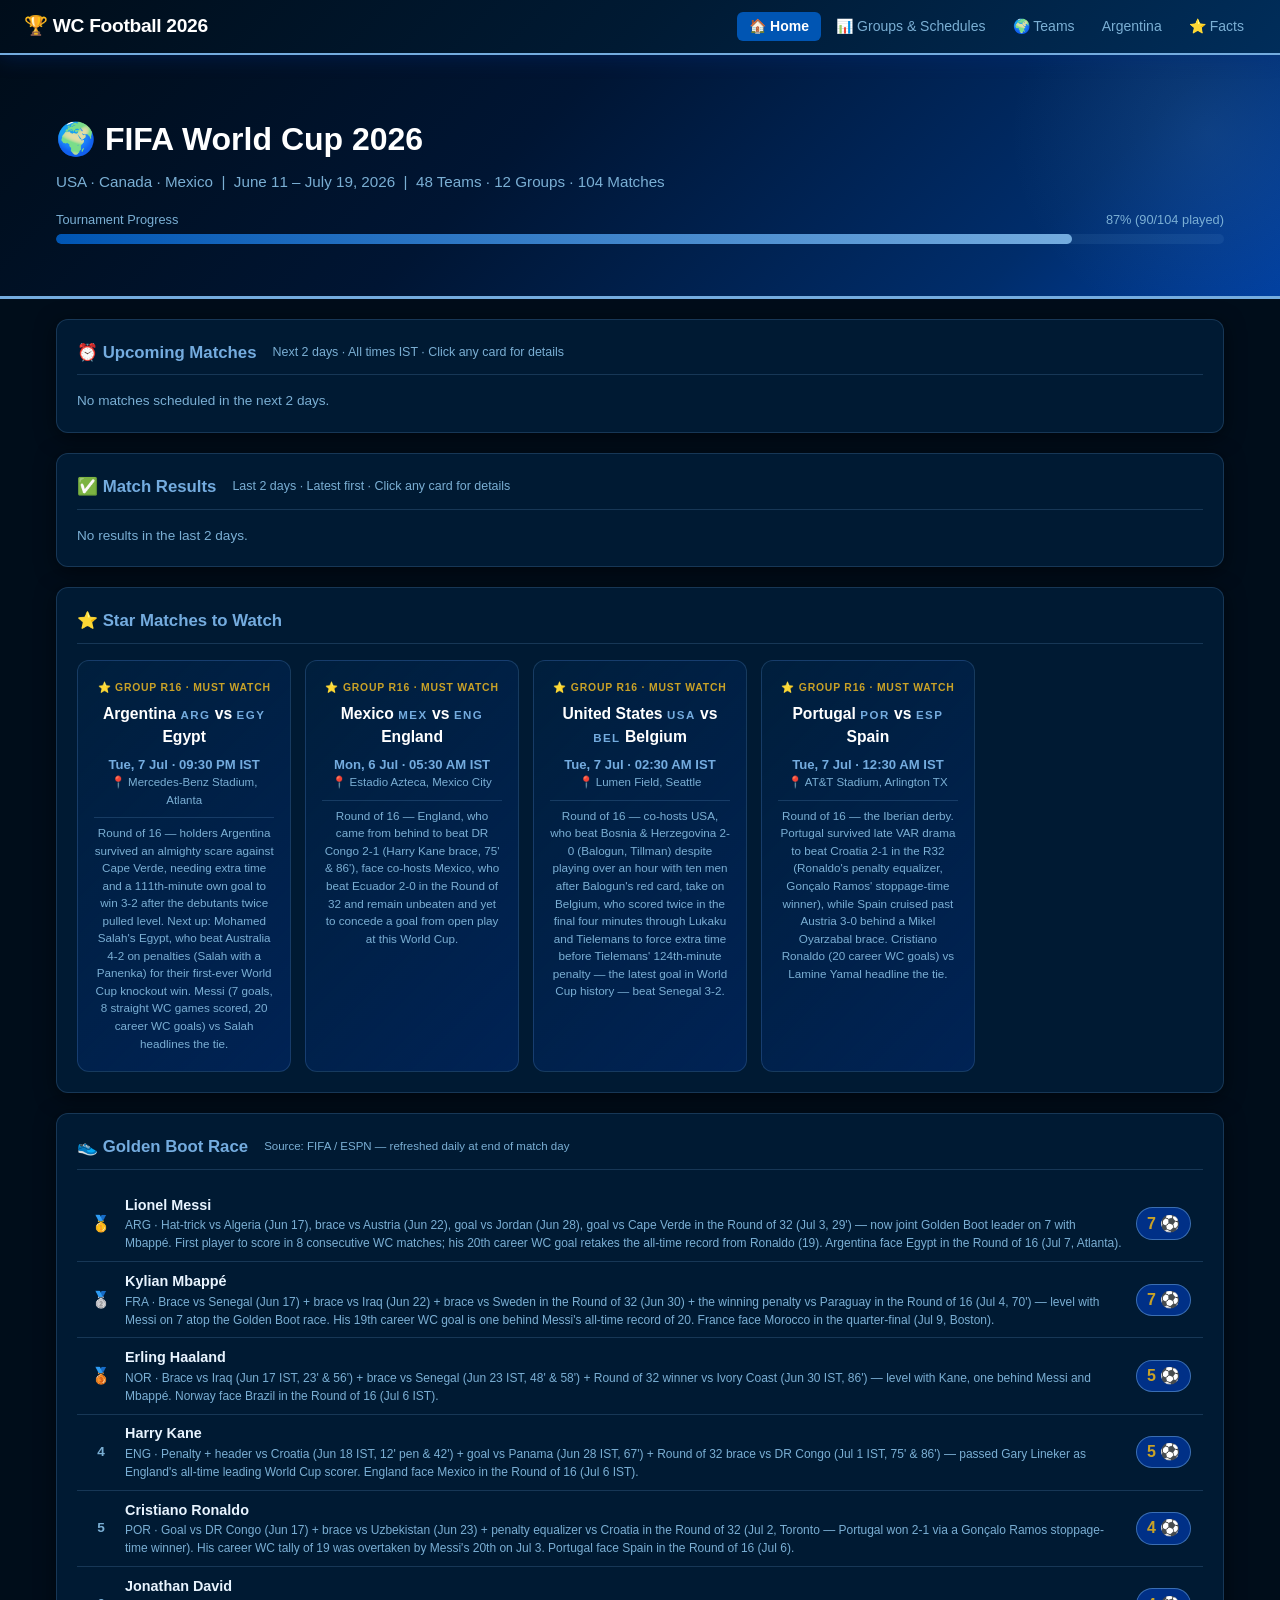
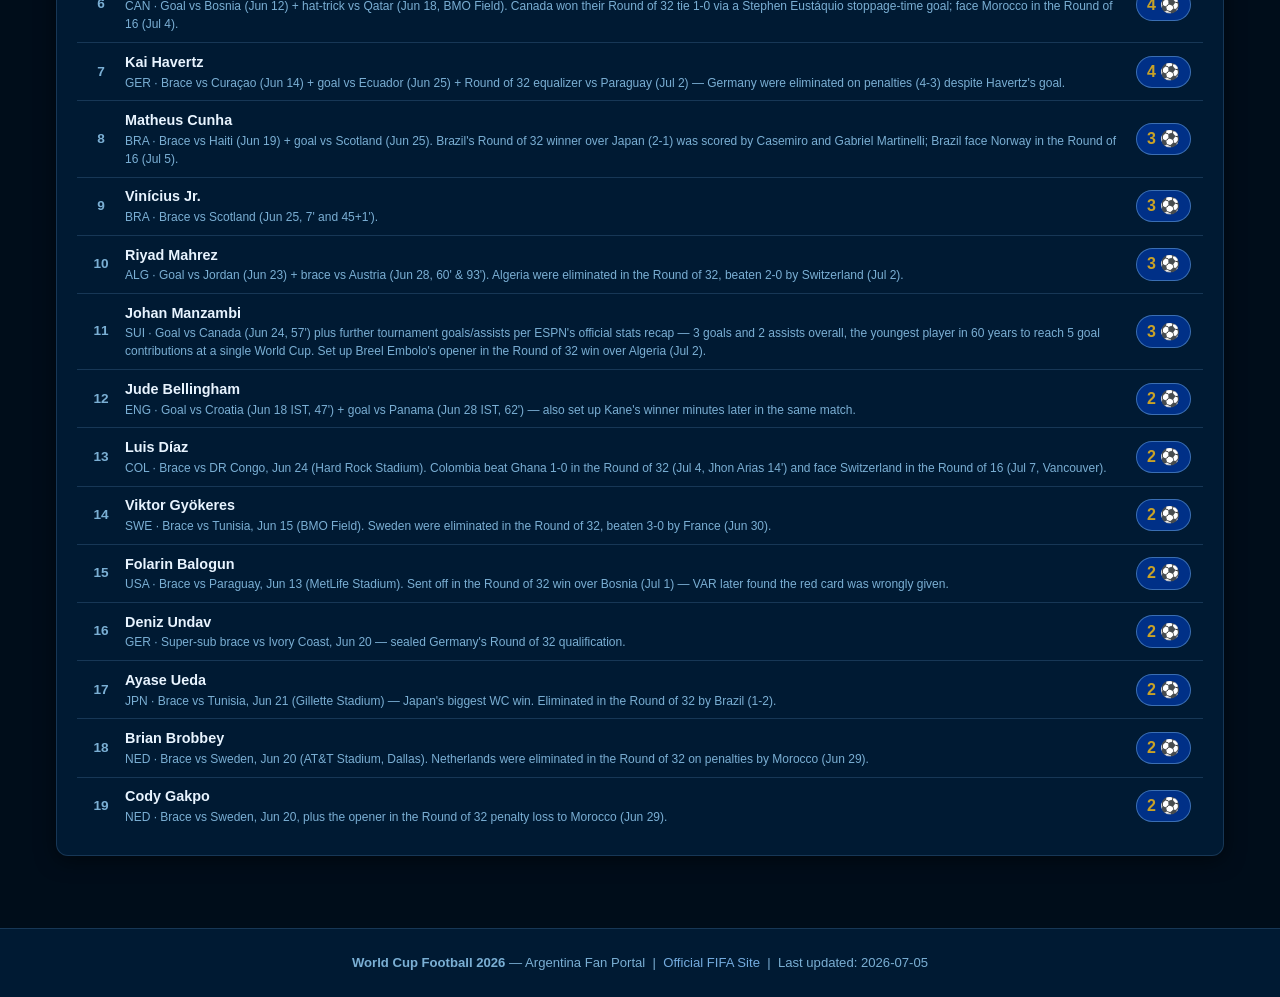
==== index.html @ 29e1f975 "Bump data.js cache version to d0c7408 on all 5 pages" ====
<!DOCTYPE html>
<html lang="en">
<head>
<meta charset="UTF-8">
<meta name="viewport" content="width=device-width, initial-scale=1.0">
<title>WC Football 2026 — Argentina Fan Portal</title>
<link rel="stylesheet" href="css/style.css">
</head>
<body>

<nav class="navbar">
  <a class="navbar-brand" href="index.html">🏆 WC Football 2026</a>
  <ul class="nav-links">
    <li><a href="index.html" class="active">🏠 Home</a></li>
    <li><a href="groups.html">📊 Groups &amp; Schedules</a></li>
    <li><a href="teams.html">🌍 Teams</a></li>
    <li><a href="argentina.html">Argentina</a></li>
    <li><a href="facts.html">⭐ Facts</a></li>
  </ul>
</nav>

<div class="page-hero">
  <div class="container">
    <h1>🌍 FIFA World Cup 2026</h1>
    <p>USA · Canada · Mexico &nbsp;|&nbsp; June 11 – July 19, 2026 &nbsp;|&nbsp; 48 Teams · 12 Groups · 104 Matches</p>
    <div style="margin-top:1rem;">
      <div style="display:flex;align-items:center;justify-content:space-between;margin-bottom:.3rem;font-size:.8rem;color:var(--text-muted);">
        <span>Tournament Progress</span><span id="progress-pct"></span>
      </div>
      <div class="progress-bar-wrap"><div class="progress-bar-fill" id="progress-bar"></div></div>
    </div>
  </div>
</div>

<div class="container">

  <!-- UPCOMING MATCHES v2 -->
  <div class="card">
    <div class="card-title">⏰ Upcoming Matches <span style="font-size:.78rem;color:var(--text-muted);font-weight:400;margin-left:.5rem;">Next 2 days · All times IST · Click any card for details</span></div>
    <div id="upcoming-matches"></div>
  </div>

  <!-- MATCH RESULTS -->
  <div class="card">
    <div class="card-title">✅ Match Results <span style="font-size:.78rem;color:var(--text-muted);font-weight:400;margin-left:.5rem;">Last 2 days · Latest first · Click any card for details</span></div>
    <div id="results-matches"></div>
  </div>

  <!-- STAR MATCHES -->
  <div class="card">
    <div class="card-title">⭐ Star Matches to Watch</div>
    <div class="grid-3" id="star-matches"></div>
  </div>

  <!-- TOP SCORERS LIST -->
  <div class="card">
    <div class="card-title">👟 Golden Boot Race
      <span style="font-size:.72rem;color:var(--text-muted);font-weight:400;margin-left:.5rem;">Source: FIFA / ESPN — refreshed daily at end of match day</span>
    </div>
    <ul class="scorer-list" id="top-scorers"></ul>
  </div>

</div>

<footer>
  <strong>World Cup Football 2026</strong> — Argentina Fan Portal &nbsp;|&nbsp;
  <a href="https://www.fifa.com" target="_blank">Official FIFA Site</a> &nbsp;|&nbsp;
  Last updated: <span id="last-updated"></span>
</footer>

<script src="js/data.js?v=d0c7408"></script>
<script>
const IST_TZ = 'Asia/Kolkata';
function fmtIST(utcStr) {
  return new Date(utcStr+'Z').toLocaleTimeString('en-IN',{hour:'2-digit',minute:'2-digit',hour12:true,timeZone:IST_TZ}).toUpperCase()+' IST';
}
function fmtDate(utcStr) {
  return new Date(utcStr+'Z').toLocaleDateString('en-IN',{weekday:'short',day:'numeric',month:'short',timeZone:IST_TZ});
}
function istDateStr(utcStr) {
  // Add IST offset to get IST timestamp, then use UTC getters (avoids local-TZ double conversion)
  const ms = new Date(utcStr+'Z').getTime() + 330*60000;
  const d = new Date(ms);
  return d.getUTCFullYear()+'-'+String(d.getUTCMonth()+1).padStart(2,'0')+'-'+String(d.getUTCDate()).padStart(2,'0');
}
function todayIstStr() {
  const ms = Date.now() + 330*60000;
  const d = new Date(ms);
  return d.getUTCFullYear()+'-'+String(d.getUTCMonth()+1).padStart(2,'0')+'-'+String(d.getUTCDate()).padStart(2,'0');
}
function addDaysStr(dateStr, n) {
  const d = new Date(dateStr+'T00:00:00Z');
  d.setUTCDate(d.getUTCDate()+n);
  return d.getUTCFullYear()+'-'+String(d.getUTCMonth()+1).padStart(2,'0')+'-'+String(d.getUTCDate()).padStart(2,'0');
}
function gc(id) { return WC2026.countries[id] || {name:id, flag:'🏳️'}; }
function sortTeams(teams) { return [...teams].sort((a,b)=>b.Pts-a.Pts||b.GD-a.GD||b.GF-a.GF); }

// Combine group-stage fixtures with knockout-stage matches into one pool, tagged with a round label
function tagRound(arr, roundLabel) {
  return (arr||[]).map(f => Object.assign({}, f, { roundLabel, isKnockout: true }));
}
const KO = WC2026.knockout || {};
const allKnockoutMatches = []
  .concat(tagRound(KO.r32, 'R32'))
  .concat(tagRound(KO.r16, 'R16'))
  .concat(tagRound(KO.qf, 'QF'))
  .concat(tagRound(KO.sf, 'SF'))
  .concat(tagRound(KO.thirdPlace, '3rd Place'))
  .concat(tagRound(KO.final, 'Final'));
const allGroupMatches = WC2026.fixtures.map(f => Object.assign({}, f, { isKnockout: false }));
const allMatches = allGroupMatches.concat(allKnockoutMatches);

// Progress — group stage (72) + knockout stage (32) = 104 matches total
const groupPlayed = WC2026.fixtures.filter(f=>f.status==='FT').length;
const knockoutPlayed = allKnockoutMatches.filter(f=>f.status==='FT').length;
const played = groupPlayed + knockoutPlayed;
const pct = Math.round(played/104*100);
document.getElementById('progress-bar').style.width = pct+'%';
document.getElementById('progress-pct').textContent = pct+'% ('+played+'/104 played)';
document.getElementById('last-updated').textContent = WC2026.lastUpdated;

// UPCOMING — matches kicking off today, tomorrow, or the day after (IST), chronological order
const todayStr = todayIstStr();
const upcomingWindow = [todayStr, addDaysStr(todayStr,1), addDaysStr(todayStr,2)];
const upcoming = allMatches
  .filter(f => f.status==='UP' && f.home && f.away && upcomingWindow.includes(istDateStr(f.utc)))
  .sort((a,b)=>new Date(a.utc)-new Date(b.utc));
document.getElementById('upcoming-matches').innerHTML = upcoming.length
  ? upcoming.map(f=>matchCard(f)).join('')
  : '<p style="color:var(--text-muted);font-size:.85rem;">No matches scheduled in the next 2 days.</p>';

// RESULTS — matches completed today or in the previous 2 days (IST), latest first
const resultsWindow = [addDaysStr(todayStr,-2), addDaysStr(todayStr,-1), todayStr];
const results = allMatches
  .filter(f => f.status==='FT' && resultsWindow.includes(istDateStr(f.utc)))
  .sort((a,b)=>new Date(b.utc)-new Date(a.utc));
document.getElementById('results-matches').innerHTML = results.length
  ? results.map(f=>matchCard(f)).join('')
  : '<p style="color:var(--text-muted);font-size:.85rem;">No results in the last 2 days.</p>';

// MATCH CARD — works for both group-stage and knockout-stage matches
function matchCard(f) {
  const hc = f.home ? gc(f.home) : null;
  const ac = f.away ? gc(f.away) : null;
  const homeLabel = hc ? `<span class="team-label">${hc.name}</span> <span class="team-code">${f.home}</span>` : `<span class="team-label" style="color:var(--text-muted);font-style:italic;">${f.homeSrc||'TBD'}</span>`;
  const awayLabel = ac ? `<span class="team-code">${f.away}</span> <span class="team-label">${ac.name}</span>` : `<span class="team-label" style="color:var(--text-muted);font-style:italic;">${f.awaySrc||'TBD'}</span>`;
  const scorePart = f.status==='FT'
    ? `<div class="match-score">${f.score.h}–${f.score.a}</div>`
    : `<div class="match-score upcoming">${fmtIST(f.utc)}</div>`;
  const badge = f.status==='FT' ? `<span class="badge badge-done">FT</span>` : `<span class="badge badge-upcoming">Up</span>`;
  const roundIndicator = f.isKnockout ? f.roundLabel : ('Grp '+f.group);
  const hintText = f.isKnockout ? '👆 tap for details' : '👆 tap for group table';
  return `<div class="match-card" onclick="toggleDetail('${f.id}')">
    <div class="match-header">
      <span class="group-indicator">${roundIndicator}</span>${badge}
      <span>${fmtDate(f.utc)} · ${fmtIST(f.utc)}</span>
      <span class="click-hint">${hintText}</span>
    </div>
    <div class="match-teams">
      <div class="match-team">${homeLabel}</div>
      ${scorePart}
      <div class="match-team right">${awayLabel}</div>
    </div>
    ${f.note ? `<div style="font-size:.72rem;color:var(--accent);margin-top:.2rem;">${f.note}</div>` : ''}
    <div class="match-venue">📍 ${f.venue}</div>
    <div class="match-detail-panel" id="dp-${f.id}">${buildDetail(f)}</div>
  </div>`;
}

function buildDetail(f) {
  let ev = '';
  if (f.status==='FT' && f.events && f.events.length) {
    ev = '<div style="margin-bottom:.6rem;"><div style="font-size:.72rem;font-weight:700;color:var(--accent);margin-bottom:.4rem;">⚽ GOAL EVENTS</div>';
    f.events.forEach(e=>{
      ev += `<div class="goal-event"><span class="goal-minute">${e.min}'</span><span class="team-code">${e.team}</span><span>${e.player}</span></div>`;
    });
    ev += '</div>';
  } else if (f.status==='FT') {
    ev = '<p style="font-size:.8rem;color:var(--text-muted);">No goal events recorded.</p>';
  }

  if (f.isKnockout) {
    // Knockout matches: goal events (if any) only — no single group table applies
    return ev || '<p style="font-size:.8rem;color:var(--text-muted);">Match not yet played.</p>';
  }

  const grp = WC2026.groups[f.group];
  const sorted = sortTeams(grp.teams);
  let tbl = `<div class="standings-mini"><div class="standings-mini-title">📊 Group ${f.group} Standings</div>
    <table><thead><tr><th style="text-align:left;">Team</th><th>P</th><th>W</th><th>D</th><th>L</th><th>GD</th><th>Pts</th></tr></thead><tbody>`;
  sorted.forEach((t,i)=>{
    const c=gc(t.id);
    tbl+=`<tr class="${i<2?'q-row':''}"><td>${c.name} <span class="team-code">${t.id}</span></td><td>${t.P}</td><td>${t.W}</td><td>${t.D}</td><td>${t.L}</td><td>${t.GD>=0?'+':''}${t.GD}</td><td style="font-weight:700;color:var(--gold);">${t.Pts}</td></tr>`;
  });
  tbl += `</tbody></table><div style="font-size:.66rem;color:var(--text-muted);margin-top:.3rem;">🟦 Top 2 qualify for Round of 32</div></div>`;
  return ev + tbl;
}

function toggleDetail(id) {
  const el = document.getElementById('dp-'+id);
  if (el) el.classList.toggle('open');
}

// STAR MATCHES
const smDiv = document.getElementById('star-matches');
WC2026.starMatches.forEach(m=>{
  const hc=gc(m.home), ac=gc(m.away);
  smDiv.innerHTML += `<div class="star-match-card">
    <div class="star-match-label">⭐ GROUP ${m.group} · MUST WATCH</div>
    <div class="star-match-teams">${hc.name} <span class="team-code">${m.home}</span> vs <span class="team-code">${m.away}</span> ${ac.name}</div>
    <div class="star-match-ist">${fmtDate(m.utc)} · ${fmtIST(m.utc)}</div>
    <div class="star-match-meta">📍 ${m.venue}</div>
    <div style="font-size:.73rem;color:var(--text-muted);margin-top:.5rem;border-top:1px solid var(--border);padding-top:.4rem;">${m.storyline}</div>
  </div>`;
});

// TOP SCORERS LIST
const ul = document.getElementById('top-scorers');
WC2026.topScorers.forEach((s,i)=>{
  const icon = i===0?'🥇':i===1?'🥈':i===2?'🥉':(i+1);
  ul.innerHTML += `<li class="scorer-item">
    <div class="scorer-rank${i<3?' top3':''}">${icon}</div>
    <div class="scorer-info">
      <div class="scorer-name">${s.name}</div>
      <div class="scorer-team">${s.country} · ${s.note}</div>
    </div>
    <div class="scorer-goals">${s.goals} ⚽</div>
  </li>`;
});
</script>
</body>
</html>
---- css/style.css ----
/* ================================================================
   World Cup Football 2026 — Argentina-Themed Fan Portal CSS
   Color palette: Argentina sky blue + dark navy + white + gold
   ================================================================ */

:root {
  --bg-dark:    #000d1a;
  --bg-card:    #001a33;
  --bg-card2:   #001f3d;
  --primary:    #003087;
  --secondary:  #0055b3;
  --accent:     #74acdf;
  --accent2:    #a8ccec;
  --white:      #ffffff;
  --gold:       #c9a227;
  --gold-light: #f0d060;
  --red:        #cc3333;
  --green:      #22a855;
  --text-main:  #e8f4ff;
  --text-muted: #7aafd4;
  --border:     rgba(116,172,223,0.2);
  --border-bright: rgba(116,172,223,0.5);
  --shadow:     0 4px 20px rgba(0,0,0,0.5);
}

*, *::before, *::after { box-sizing: border-box; margin: 0; padding: 0; }
body { font-family: 'Segoe UI', Arial, sans-serif; background: var(--bg-dark); color: var(--text-main); min-height: 100vh; line-height: 1.5; }
a { color: var(--accent); text-decoration: none; }
a:hover { color: var(--white); }
::-webkit-scrollbar { width: 6px; height: 6px; }
::-webkit-scrollbar-track { background: var(--bg-dark); }
::-webkit-scrollbar-thumb { background: var(--secondary); border-radius: 3px; }

/* NAVBAR */
.navbar { background: linear-gradient(135deg,#000d1a 0%,#001a33 50%,#002d5a 100%); border-bottom: 2px solid var(--accent); display: flex; align-items: center; padding: .75rem 1.5rem; position: sticky; top: 0; z-index: 1000; flex-wrap: wrap; gap: .5rem; box-shadow: 0 2px 20px rgba(0,48,135,.4); }
.navbar-brand { font-size: 1.2rem; font-weight: 700; color: var(--white) !important; display: flex; align-items: center; gap: .4rem; margin-right: auto; letter-spacing: -.3px; }
.nav-links { list-style: none; display: flex; flex-wrap: wrap; gap: .2rem; }
.nav-links a { color: var(--text-muted); padding: .4rem .75rem; border-radius: 6px; font-size: .875rem; transition: all .2s; white-space: nowrap; }
.nav-links a:hover, .nav-links a.active { background: var(--secondary); color: var(--white); }
.nav-links a.active { font-weight: 600; }
.live-badge { background: var(--red); color: #fff; font-size: .65rem; padding: .1rem .35rem; border-radius: 3px; font-weight: 700; letter-spacing: .5px; animation: pulse 1.5s infinite; vertical-align: middle; margin-left: .2rem; }
@keyframes pulse { 0%,100%{opacity:1} 50%{opacity:.5} }

/* LAYOUT */
.container { max-width: 1200px; margin: 0 auto; padding: 1.25rem 1rem; }

/* PAGE HERO */
.page-hero { background: linear-gradient(135deg,#000d1a 0%,#001533 40%,#002d6b 80%,#003fa0 100%); padding: 2.5rem 1.5rem 2rem; border-bottom: 3px solid var(--accent); position: relative; overflow: hidden; }
.page-hero::before { content:''; position:absolute; top:-50%; right:-10%; width:400px; height:400px; background:radial-gradient(circle,rgba(116,172,223,.12) 0%,transparent 70%); pointer-events:none; }
.page-hero h1 { font-size: 2rem; font-weight: 700; color: var(--white); margin-bottom: .5rem; }
.page-hero p  { color: var(--text-muted); font-size: .95rem; }

/* ARGENTINA HERO */
.arg-hero { background: linear-gradient(135deg,#74acdf 0%,#0055b3 40%,#003087 70%,#000d1a 100%); color: #fff; padding: 2.5rem 1.5rem 2rem; border-bottom: 3px solid #fff; text-align: center; position: relative; overflow: hidden; }
.arg-hero::before { content:'★'; position:absolute; font-size:20rem; opacity:.04; top:-4rem; right:-3rem; line-height:1; pointer-events:none; }
.arg-hero h1 { font-size: 2.2rem; font-weight: 800; margin-bottom: .4rem; text-shadow: 0 2px 10px rgba(0,0,0,.3); }
.arg-hero p  { font-size: 1rem; opacity: .9; }
.arg-stars   { font-size: 1.4rem; letter-spacing: .3rem; margin-bottom: .5rem; }

/* CARDS */
.card { background: var(--bg-card); border: 1px solid var(--border); border-radius: 12px; padding: 1.25rem; margin-bottom: 1.25rem; box-shadow: var(--shadow); }
.card-title { font-size: 1.05rem; font-weight: 700; color: var(--accent); margin-bottom: 1rem; display: flex; align-items: center; gap: .5rem; border-bottom: 1px solid var(--border); padding-bottom: .6rem; }

/* MATCH CARDS */
.match-card { background: var(--bg-card2); border: 1px solid var(--border); border-radius: 10px; padding: .85rem 1rem; margin-bottom: .7rem; cursor: pointer; transition: all .2s; position: relative; }
.match-card:hover { border-color: var(--accent); box-shadow: 0 0 0 1px var(--accent),0 4px 16px rgba(116,172,223,.15); transform: translateY(-1px); }
.match-header { font-size: .72rem; color: var(--text-muted); margin-bottom: .55rem; display: flex; align-items: center; gap: .5rem; flex-wrap: wrap; }
.match-teams { display: flex; align-items: center; justify-content: space-between; gap: .5rem; }
.match-team { display: flex; align-items: center; gap: .4rem; flex: 1; font-weight: 600; font-size: .9rem; }
.match-team.right { justify-content: flex-end; text-align: right; }
.match-score { background: var(--primary); color: var(--white); font-size: 1.1rem; font-weight: 800; padding: .25rem .75rem; border-radius: 6px; min-width: 60px; text-align: center; border: 1px solid var(--border-bright); }
.match-score.upcoming { background: var(--bg-dark); color: var(--text-muted); font-size: .8rem; }
.match-venue { font-size: .72rem; color: var(--text-muted); margin-top: .4rem; }
.group-indicator { background: var(--primary); color: var(--accent2); font-size: .65rem; padding: .15rem .4rem; border-radius: 4px; font-weight: 700; letter-spacing: .5px; }
.click-hint { font-size: .65rem; color: var(--text-muted); margin-left: auto; opacity: .7; }

.match-detail-panel { display: none; background: var(--bg-dark); border-radius: 8px; padding: .8rem 1rem; margin-top: .7rem; border: 1px solid var(--border); animation: slideDown .2s ease; }
.match-detail-panel.open { display: block; }
@keyframes slideDown { from{opacity:0;transform:translateY(-6px)} to{opacity:1;transform:none} }
.goal-event { display: flex; align-items: center; gap: .5rem; padding: .3rem 0; font-size: .82rem; border-bottom: 1px solid rgba(116,172,223,.1); }
.goal-event:last-child { border-bottom: none; }
.goal-minute { background: var(--gold); color: #000; font-size: .68rem; font-weight: 700; padding: .1rem .35rem; border-radius: 3px; min-width: 32px; text-align: center; }
.standings-mini { margin-top: .8rem; border-top: 1px solid var(--border); padding-top: .8rem; }
.standings-mini-title { font-size: .72rem; font-weight: 700; color: var(--accent); margin-bottom: .4rem; }
.standings-mini table { width: 100%; border-collapse: collapse; font-size: .78rem; }
.standings-mini th { color: var(--text-muted); font-weight: 600; padding: .2rem .4rem; text-align: center; font-size: .68rem; }
.standings-mini td { padding: .25rem .4rem; text-align: center; border-bottom: 1px solid rgba(116,172,223,.07); }
.standings-mini tr.q-row td { color: var(--accent); font-weight: 600; }
.standings-mini td:first-child { text-align: left; }

/* STANDINGS TABLE */
.standings-table { width: 100%; border-collapse: collapse; font-size: .85rem; }
.standings-table th { background: var(--primary); color: var(--accent2); padding: .5rem .75rem; text-align: center; font-weight: 600; white-space: nowrap; }
.standings-table th:first-child { text-align: left; border-radius: 6px 0 0 6px; }
.standings-table th:last-child  { border-radius: 0 6px 6px 0; }
.standings-table td { padding: .55rem .75rem; text-align: center; border-bottom: 1px solid var(--border); white-space: nowrap; }
.standings-table td:first-child { text-align: left; }
.standings-table tr.qualified td { border-left: 3px solid var(--accent); }
.standings-table tr.qualified td:first-child { color: var(--accent); font-weight: 600; }
.pts { font-weight: 700; color: var(--gold); }
.gd-pos { color: var(--green); }
.gd-neg { color: var(--red); }

/* GRIDS */
.grid-2 { display: grid; grid-template-columns: repeat(2,1fr); gap: 1rem; }
.grid-3 { display: grid; grid-template-columns: repeat(auto-fill,minmax(180px,1fr)); gap: .85rem; }
.grid-4 { display: grid; grid-template-columns: repeat(auto-fill,minmax(140px,1fr)); gap: .75rem; }

/* STAT CARDS */
.stat-card { background: var(--bg-card2); border: 1px solid var(--border); border-radius: 10px; padding: 1rem; text-align: center; transition: border-color .2s; }
.stat-card:hover { border-color: var(--accent); }
.stat-number { font-size: 2.2rem; font-weight: 800; color: var(--accent); line-height: 1; }
.stat-player { font-weight: 600; margin: .3rem 0 .15rem; font-size: .9rem; }
.stat-label  { font-size: .78rem; color: var(--text-muted); line-height: 1.4; }

/* TOP SCORER LIST */
.scorer-list { list-style: none; }
.scorer-item { display: flex; align-items: center; gap: .75rem; padding: .55rem .75rem; border-bottom: 1px solid var(--border); transition: background .15s; }
.scorer-item:last-child { border-bottom: none; }
.scorer-item:hover { background: rgba(116,172,223,.06); border-radius: 6px; }
.scorer-rank { min-width: 24px; font-size: .85rem; font-weight: 700; color: var(--text-muted); text-align: center; }
.scorer-rank.top3 { color: var(--gold); font-size: 1rem; }
.scorer-flag { font-size: 1.3rem; }
.scorer-info { flex: 1; }
.scorer-name { font-weight: 600; font-size: .9rem; }
.scorer-team { font-size: .75rem; color: var(--text-muted); }
.scorer-goals { background: var(--primary); color: var(--gold); font-weight: 800; font-size: 1rem; padding: .2rem .6rem; border-radius: 20px; min-width: 36px; text-align: center; border: 1px solid var(--border-bright); }

/* TEAM CARDS */
.team-card { background: var(--bg-card2); border: 1px solid var(--border); border-radius: 10px; padding: 1rem .75rem; cursor: pointer; transition: all .2s; text-align: center; }
.team-card:hover, .team-card.expanded { border-color: var(--accent); box-shadow: 0 0 0 1px var(--accent),0 4px 16px rgba(116,172,223,.15); transform: translateY(-2px); }
.team-flag  { font-size: 2.2rem; margin-bottom: .3rem; }
.team-code  { font-size: .72rem; font-weight: 800; color: var(--accent); letter-spacing: 1.5px; margin-bottom: .15rem; }
.team-name  { font-size: .78rem; font-weight: 600; color: var(--text-main); line-height: 1.3; }
.team-pts   { font-size: .7rem; color: var(--text-muted); margin-top: .25rem; }

.team-detail-panel { display: none; background: var(--bg-dark); border-radius: 8px; padding: 1rem; margin-top: .75rem; border: 1px solid var(--border); text-align: left; animation: slideDown .2s ease; grid-column: 1 / -1; }
.team-detail-panel.open { display: block; }
.country-info-grid { display: grid; grid-template-columns: 1fr 1fr; gap: .3rem .75rem; margin-bottom: .75rem; }
.ci-label { color: var(--text-muted); font-size: .7rem; font-weight: 600; }
.ci-value { color: var(--text-main); font-size: .82rem; }
.landmark-box { background: var(--bg-card2); border-radius: 8px; padding: .75rem; border: 1px solid var(--border); margin-bottom: .75rem; }
.landmark-flag-bg { width: 100%; height: 80px; display: flex; align-items: center; justify-content: center; font-size: 4rem; border-radius: 6px; margin-bottom: .4rem; background: linear-gradient(135deg,var(--primary),var(--bg-dark)); }
.landmark-name { font-weight: 700; font-size: .9rem; margin-bottom: .2rem; }
.landmark-desc { font-size: .75rem; color: var(--text-muted); line-height: 1.5; }
.btn-players { width: 100%; background: var(--secondary); color: var(--white); border: none; padding: .5rem 1rem; border-radius: 6px; cursor: pointer; font-size: .85rem; font-weight: 600; transition: background .2s; margin-top: .5rem; }
.btn-players:hover { background: var(--primary); }
.players-section { margin-top: .75rem; border-top: 1px solid var(--border); padding-top: .75rem; }
.position-group { margin-bottom: .75rem; }
.position-label { font-size: .68rem; font-weight: 700; color: var(--accent); letter-spacing: 1px; text-transform: uppercase; margin-bottom: .4rem; padding: .15rem .4rem; background: rgba(116,172,223,.1); border-radius: 4px; display: inline-block; }
.player-row { display: flex; align-items: center; gap: .5rem; padding: .25rem 0; font-size: .8rem; border-bottom: 1px solid rgba(116,172,223,.07); }
.player-row:last-child { border-bottom: none; }
.player-num { min-width: 22px; color: var(--text-muted); font-size: .7rem; text-align: center; }
.player-name-cell { flex: 1; font-weight: 500; }
.player-club { color: var(--text-muted); font-size: .7rem; }

/* GROUPS GRID */
.groups-grid { display: grid; grid-template-columns: repeat(auto-fill,minmax(300px,1fr)); gap: 1rem; }
.group-block { background: var(--bg-card2); border: 1px solid var(--border); border-radius: 10px; padding: 1rem; transition: border-color .2s; }
.group-block:hover { border-color: var(--accent); }
.group-title { font-size: .9rem; font-weight: 700; color: var(--accent); margin-bottom: .6rem; }

/* TABS */
.tabs { display: flex; flex-wrap: wrap; gap: .35rem; margin-bottom: 1rem; }
.tab-btn { background: var(--bg-card2); border: 1px solid var(--border); color: var(--text-muted); padding: .4rem .85rem; border-radius: 20px; cursor: pointer; font-size: .82rem; font-weight: 500; transition: all .2s; }
.tab-btn:hover  { border-color: var(--accent); color: var(--accent); }
.tab-btn.active { background: var(--secondary); border-color: var(--secondary); color: #fff; font-weight: 600; }

/* BADGES */
.badge { display: inline-block; padding: .15rem .45rem; border-radius: 4px; font-size: .7rem; font-weight: 600; }
.badge-group   { background: rgba(116,172,223,.15); color: var(--accent); }
.badge-done    { background: rgba(34,168,85,.15); color: var(--green); }
.badge-upcoming{ background: rgba(116,172,223,.1); color: var(--text-muted); }

/* PLAYER CARD (Argentina) */
.player-card { background: var(--bg-card2); border: 1px solid var(--border); border-radius: 10px; padding: .85rem; display: flex; align-items: flex-start; gap: .75rem; transition: border-color .2s; }
.player-card:hover { border-color: var(--accent); }
.player-avatar { width: 52px; height: 52px; border-radius: 50%; object-fit: cover; border: 2px solid var(--accent); flex-shrink: 0; display: flex; align-items: center; justify-content: center; font-size: 1.2rem; font-weight: 700; background: var(--primary); color: var(--accent2); }
.player-info { flex: 1; min-width: 0; }
.player-info .pname { font-weight: 700; font-size: .9rem; }
.player-info .pclub { font-size: .75rem; color: var(--text-muted); }
.player-info .pcaps { font-size: .72rem; color: var(--accent); margin-top: .2rem; }
.player-pos-badge { font-size: .62rem; font-weight: 700; padding: .1rem .35rem; border-radius: 3px; letter-spacing: .5px; flex-shrink: 0; align-self: flex-start; }
.pos-gk  { background: rgba(201,162,39,.2); color: var(--gold); }
.pos-def { background: rgba(0,48,135,.4); color: var(--accent2); }
.pos-mid { background: rgba(0,85,179,.4); color: var(--accent); }
.pos-fwd { background: rgba(204,51,51,.2); color: #ff8888; }

/* FITNESS TRACKER */
.fitness-card { background: var(--bg-card2); border: 1px solid var(--border); border-radius: 10px; padding: .85rem; display: flex; align-items: center; gap: .85rem; }
.fitness-status { width: 10px; height: 10px; border-radius: 50%; flex-shrink: 0; }
.status-fit   { background: var(--green); box-shadow: 0 0 6px var(--green); }
.status-doubt { background: var(--gold);  box-shadow: 0 0 6px var(--gold); }
.status-out   { background: var(--red);   box-shadow: 0 0 6px var(--red); }

/* NEWS CARDS */
.news-card { background: var(--bg-card2); border: 1px solid var(--border); border-radius: 10px; padding: .85rem 1rem; margin-bottom: .75rem; cursor: pointer; transition: all .2s; display: block; color: var(--text-main); text-decoration: none; }
.news-card:hover { border-color: var(--accent); box-shadow: 0 0 0 1px var(--accent); transform: translateY(-1px); color: var(--text-main); }
.news-meta  { font-size: .72rem; color: var(--text-muted); margin-bottom: .4rem; display: flex; gap: .5rem; align-items: center; flex-wrap: wrap; }
.news-title { font-weight: 600; font-size: .9rem; margin-bottom: .3rem; }
.news-snippet { font-size: .8rem; color: var(--text-muted); line-height: 1.5; }
.news-source-tag { display: inline-block; background: rgba(116,172,223,.1); color: var(--accent); font-size: .65rem; padding: .1rem .3rem; border-radius: 3px; margin-left: auto; }

/* PATH TO FINAL */
.path-stage { background: var(--bg-card2); border: 1px solid var(--border); border-radius: 10px; padding: 1rem; text-align: center; }
.path-stage.done   { border-color: var(--green); }
.path-stage.next   { border-color: var(--accent); box-shadow: 0 0 12px rgba(116,172,223,.2); }
.path-stage.final  { border-color: var(--gold); background: rgba(201,162,39,.05); }
.path-round  { font-size: .68rem; color: var(--text-muted); margin-bottom: .25rem; font-weight: 700; letter-spacing: .5px; text-transform: uppercase; }
.path-vs     { font-size: .92rem; font-weight: 700; color: var(--text-main); margin: .3rem 0; }
.path-date   { font-size: .7rem; color: var(--accent); }
.path-result { font-size: .8rem; color: var(--green); margin-top: .2rem; font-weight: 600; }
.path-connector { display: flex; align-items: center; justify-content: center; padding: .15rem 0; color: var(--text-muted); font-size: 1rem; }

/* PROGRESS BAR */
.progress-bar-wrap { background: rgba(116,172,223,.1); border-radius: 8px; overflow: hidden; height: 10px; }
.progress-bar-fill { height: 100%; background: linear-gradient(90deg,var(--secondary),var(--accent)); border-radius: 8px; transition: width .5s; }

/* RECORD ITEMS */
.record-item { display: flex; gap: .75rem; padding: .75rem 0; border-bottom: 1px solid var(--border); align-items: flex-start; }
.record-item:last-child { border-bottom: none; }
.record-icon { font-size: 1.5rem; flex-shrink: 0; }

/* STAR MATCH CARD */
.star-match-card { background: linear-gradient(135deg,var(--bg-card2) 0%,rgba(0,48,135,.4) 100%); border: 1px solid var(--border); border-radius: 12px; padding: 1.2rem 1rem; text-align: center; transition: all .2s; }
.star-match-card:hover { border-color: var(--gold); box-shadow: 0 4px 20px rgba(201,162,39,.2); }
.star-match-label { font-size: .65rem; font-weight: 700; color: var(--gold); letter-spacing: .8px; margin-bottom: .4rem; }
.star-match-teams { font-size: .98rem; font-weight: 700; color: var(--white); margin: .35rem 0; }
.star-match-meta  { font-size: .72rem; color: var(--text-muted); }
.star-match-ist   { font-size: .82rem; font-weight: 600; color: var(--accent); margin-top: .3rem; }

/* SEARCH */
.search-box { width: 100%; background: var(--bg-card2); border: 1px solid var(--border); border-radius: 8px; padding: .6rem 1rem; color: var(--text-main); font-size: .9rem; outline: none; transition: border-color .2s; }
.search-box:focus { border-color: var(--accent); }
.search-box::placeholder { color: var(--text-muted); }

/* FOOTER */
footer { text-align: center; padding: 1.5rem 1rem; color: var(--text-muted); font-size: .82rem; border-top: 1px solid var(--border); background: var(--bg-card); margin-top: 2rem; }
footer a { color: var(--accent); }

/* RESPONSIVE */
@media (max-width: 768px) {
  .page-hero h1 { font-size: 1.5rem; }
  .arg-hero h1  { font-size: 1.6rem; }
  .grid-2 { grid-template-columns: 1fr; }
  .country-info-grid { grid-template-columns: 1fr; }
}

/* UTILS */
.text-gold   { color: var(--gold); }
.text-accent { color: var(--accent); }
.text-muted  { color: var(--text-muted); }
.text-green  { color: var(--green); }
.text-red    { color: var(--red); }
.mt-05 { margin-top: .5rem; }
.mt-1  { margin-top: 1rem; }
.hidden { display: none !important; }
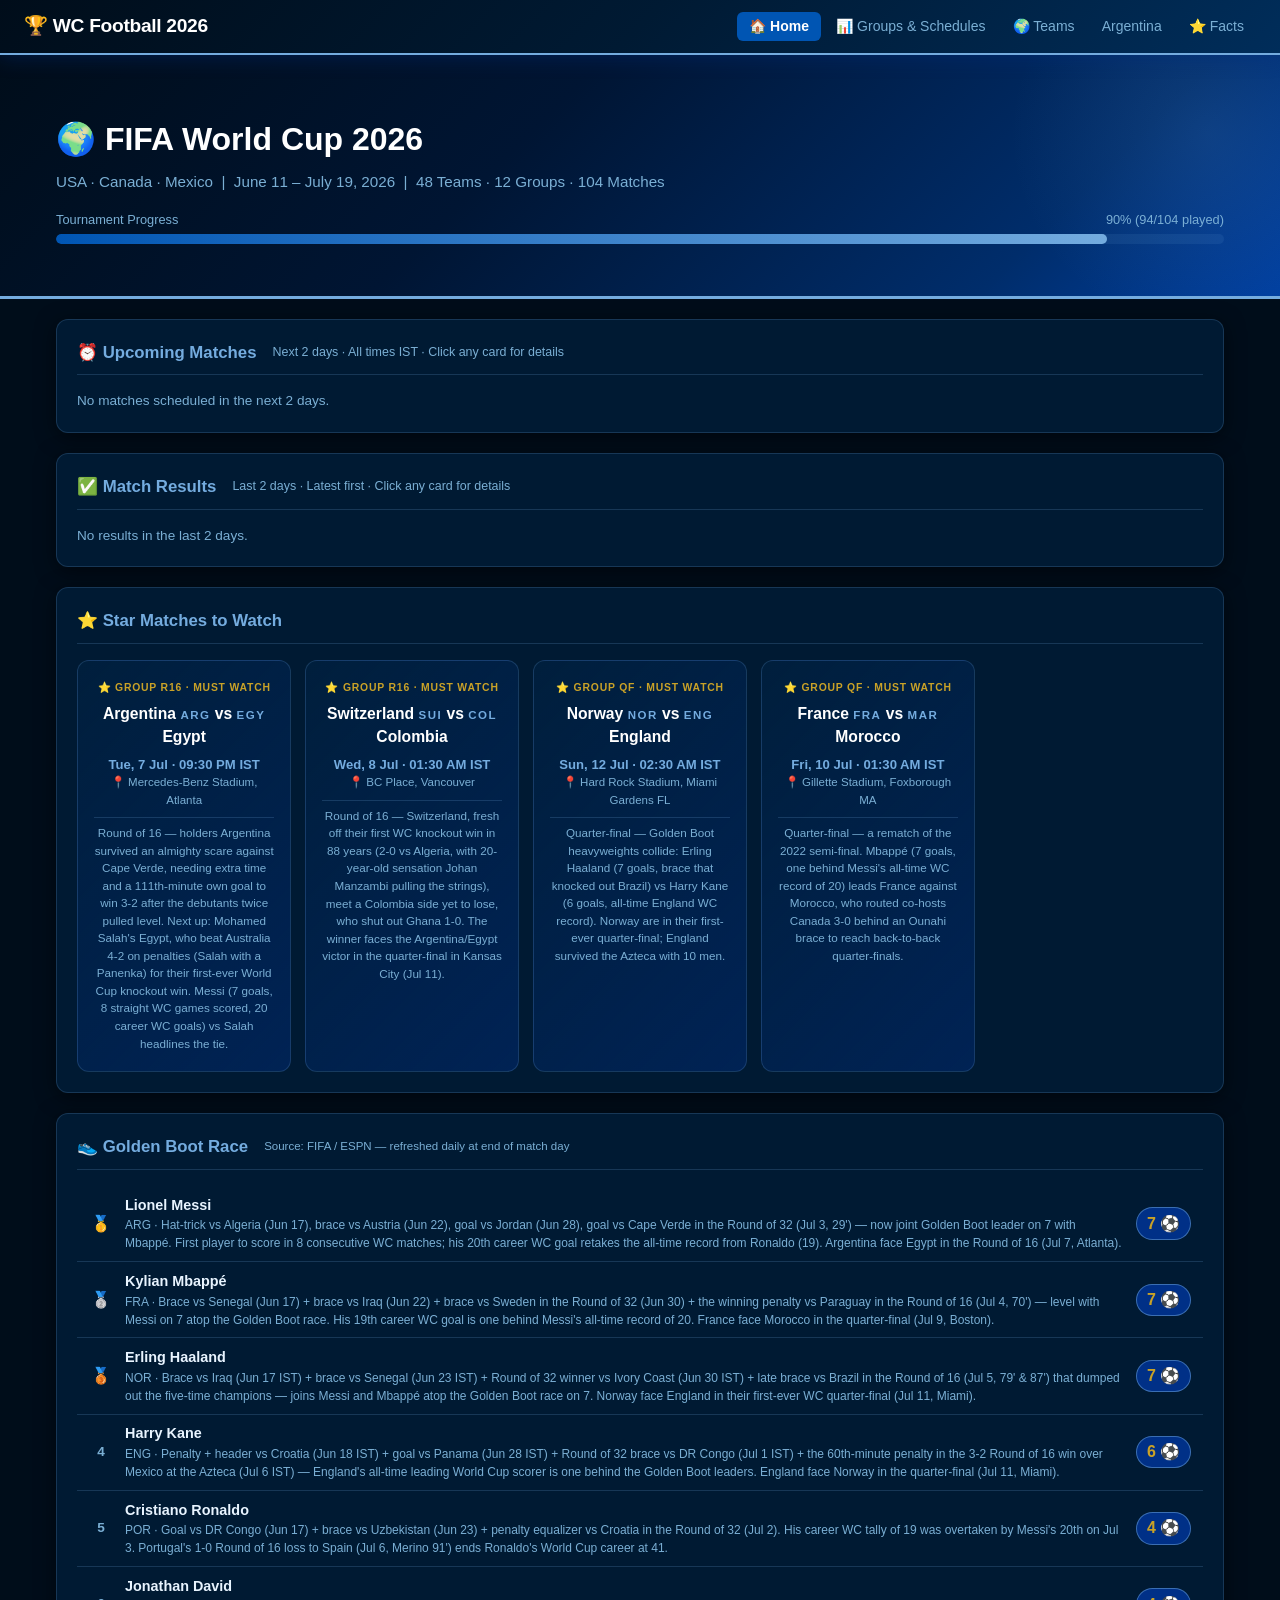
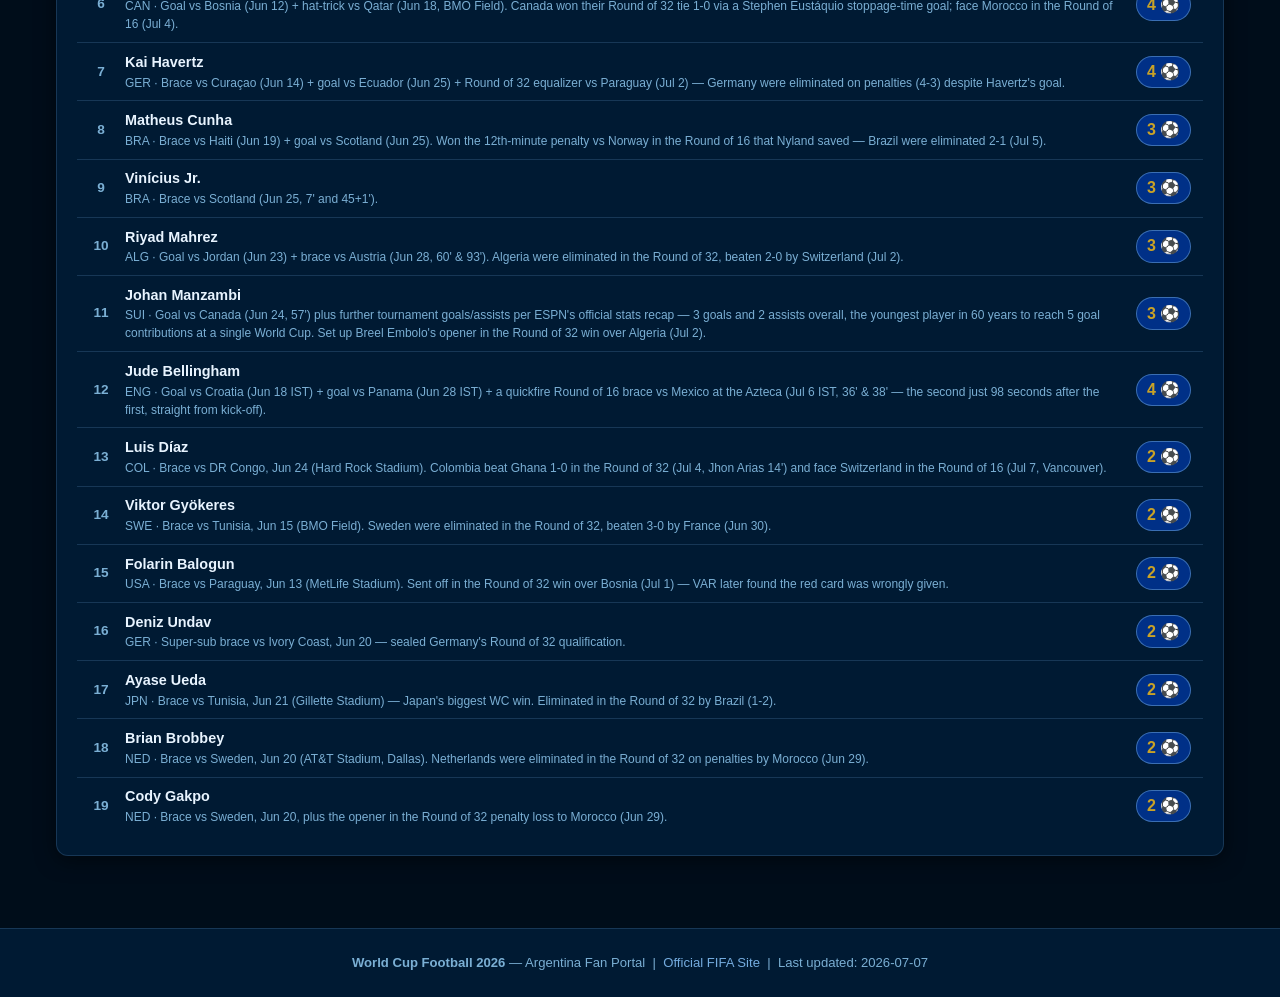
==== commit ee33d2bc: "Daily refresh - 2026-07-07 19:44 IST" ====
--- a/index.html
+++ b/index.html
@@ -1,233 +1,233 @@
-<!DOCTYPE html>
-<html lang="en">
-<head>
-<meta charset="UTF-8">
-<meta name="viewport" content="width=device-width, initial-scale=1.0">
-<title>WC Football 2026 — Argentina Fan Portal</title>
-<link rel="stylesheet" href="css/style.css">
-</head>
-<body>
-
-<nav class="navbar">
-  <a class="navbar-brand" href="index.html">🏆 WC Football 2026</a>
-  <ul class="nav-links">
-    <li><a href="index.html" class="active">🏠 Home</a></li>
-    <li><a href="groups.html">📊 Groups &amp; Schedules</a></li>
-    <li><a href="teams.html">🌍 Teams</a></li>
-    <li><a href="argentina.html">Argentina</a></li>
-    <li><a href="facts.html">⭐ Facts</a></li>
-  </ul>
-</nav>
-
-<div class="page-hero">
-  <div class="container">
-    <h1>🌍 FIFA World Cup 2026</h1>
-    <p>USA · Canada · Mexico &nbsp;|&nbsp; June 11 – July 19, 2026 &nbsp;|&nbsp; 48 Teams · 12 Groups · 104 Matches</p>
-    <div style="margin-top:1rem;">
-      <div style="display:flex;align-items:center;justify-content:space-between;margin-bottom:.3rem;font-size:.8rem;color:var(--text-muted);">
-        <span>Tournament Progress</span><span id="progress-pct"></span>
-      </div>
-      <div class="progress-bar-wrap"><div class="progress-bar-fill" id="progress-bar"></div></div>
-    </div>
-  </div>
-</div>
-
-<div class="container">
-
-  <!-- UPCOMING MATCHES v2 -->
-  <div class="card">
-    <div class="card-title">⏰ Upcoming Matches <span style="font-size:.78rem;color:var(--text-muted);font-weight:400;margin-left:.5rem;">Next 2 days · All times IST · Click any card for details</span></div>
-    <div id="upcoming-matches"></div>
-  </div>
-
-  <!-- MATCH RESULTS -->
-  <div class="card">
-    <div class="card-title">✅ Match Results <span style="font-size:.78rem;color:var(--text-muted);font-weight:400;margin-left:.5rem;">Last 2 days · Latest first · Click any card for details</span></div>
-    <div id="results-matches"></div>
-  </div>
-
-  <!-- STAR MATCHES -->
-  <div class="card">
-    <div class="card-title">⭐ Star Matches to Watch</div>
-    <div class="grid-3" id="star-matches"></div>
-  </div>
-
-  <!-- TOP SCORERS LIST -->
-  <div class="card">
-    <div class="card-title">👟 Golden Boot Race
-      <span style="font-size:.72rem;color:var(--text-muted);font-weight:400;margin-left:.5rem;">Source: FIFA / ESPN — refreshed daily at end of match day</span>
-    </div>
-    <ul class="scorer-list" id="top-scorers"></ul>
-  </div>
-
-</div>
-
-<footer>
-  <strong>World Cup Football 2026</strong> — Argentina Fan Portal &nbsp;|&nbsp;
-  <a href="https://www.fifa.com" target="_blank">Official FIFA Site</a> &nbsp;|&nbsp;
-  Last updated: <span id="last-updated"></span>
-</footer>
-
-<script src="js/data.js?v=d0c7408"></script>
-<script>
-const IST_TZ = 'Asia/Kolkata';
-function fmtIST(utcStr) {
-  return new Date(utcStr+'Z').toLocaleTimeString('en-IN',{hour:'2-digit',minute:'2-digit',hour12:true,timeZone:IST_TZ}).toUpperCase()+' IST';
-}
-function fmtDate(utcStr) {
-  return new Date(utcStr+'Z').toLocaleDateString('en-IN',{weekday:'short',day:'numeric',month:'short',timeZone:IST_TZ});
-}
-function istDateStr(utcStr) {
-  // Add IST offset to get IST timestamp, then use UTC getters (avoids local-TZ double conversion)
-  const ms = new Date(utcStr+'Z').getTime() + 330*60000;
-  const d = new Date(ms);
-  return d.getUTCFullYear()+'-'+String(d.getUTCMonth()+1).padStart(2,'0')+'-'+String(d.getUTCDate()).padStart(2,'0');
-}
-function todayIstStr() {
-  const ms = Date.now() + 330*60000;
-  const d = new Date(ms);
-  return d.getUTCFullYear()+'-'+String(d.getUTCMonth()+1).padStart(2,'0')+'-'+String(d.getUTCDate()).padStart(2,'0');
-}
-function addDaysStr(dateStr, n) {
-  const d = new Date(dateStr+'T00:00:00Z');
-  d.setUTCDate(d.getUTCDate()+n);
-  return d.getUTCFullYear()+'-'+String(d.getUTCMonth()+1).padStart(2,'0')+'-'+String(d.getUTCDate()).padStart(2,'0');
-}
-function gc(id) { return WC2026.countries[id] || {name:id, flag:'🏳️'}; }
-function sortTeams(teams) { return [...teams].sort((a,b)=>b.Pts-a.Pts||b.GD-a.GD||b.GF-a.GF); }
-
-// Combine group-stage fixtures with knockout-stage matches into one pool, tagged with a round label
-function tagRound(arr, roundLabel) {
-  return (arr||[]).map(f => Object.assign({}, f, { roundLabel, isKnockout: true }));
-}
-const KO = WC2026.knockout || {};
-const allKnockoutMatches = []
-  .concat(tagRound(KO.r32, 'R32'))
-  .concat(tagRound(KO.r16, 'R16'))
-  .concat(tagRound(KO.qf, 'QF'))
-  .concat(tagRound(KO.sf, 'SF'))
-  .concat(tagRound(KO.thirdPlace, '3rd Place'))
-  .concat(tagRound(KO.final, 'Final'));
-const allGroupMatches = WC2026.fixtures.map(f => Object.assign({}, f, { isKnockout: false }));
-const allMatches = allGroupMatches.concat(allKnockoutMatches);
-
-// Progress — group stage (72) + knockout stage (32) = 104 matches total
-const groupPlayed = WC2026.fixtures.filter(f=>f.status==='FT').length;
-const knockoutPlayed = allKnockoutMatches.filter(f=>f.status==='FT').length;
-const played = groupPlayed + knockoutPlayed;
-const pct = Math.round(played/104*100);
-document.getElementById('progress-bar').style.width = pct+'%';
-document.getElementById('progress-pct').textContent = pct+'% ('+played+'/104 played)';
-document.getElementById('last-updated').textContent = WC2026.lastUpdated;
-
-// UPCOMING — matches kicking off today, tomorrow, or the day after (IST), chronological order
-const todayStr = todayIstStr();
-const upcomingWindow = [todayStr, addDaysStr(todayStr,1), addDaysStr(todayStr,2)];
-const upcoming = allMatches
-  .filter(f => f.status==='UP' && f.home && f.away && upcomingWindow.includes(istDateStr(f.utc)))
-  .sort((a,b)=>new Date(a.utc)-new Date(b.utc));
-document.getElementById('upcoming-matches').innerHTML = upcoming.length
-  ? upcoming.map(f=>matchCard(f)).join('')
-  : '<p style="color:var(--text-muted);font-size:.85rem;">No matches scheduled in the next 2 days.</p>';
-
-// RESULTS — matches completed today or in the previous 2 days (IST), latest first
-const resultsWindow = [addDaysStr(todayStr,-2), addDaysStr(todayStr,-1), todayStr];
-const results = allMatches
-  .filter(f => f.status==='FT' && resultsWindow.includes(istDateStr(f.utc)))
-  .sort((a,b)=>new Date(b.utc)-new Date(a.utc));
-document.getElementById('results-matches').innerHTML = results.length
-  ? results.map(f=>matchCard(f)).join('')
-  : '<p style="color:var(--text-muted);font-size:.85rem;">No results in the last 2 days.</p>';
-
-// MATCH CARD — works for both group-stage and knockout-stage matches
-function matchCard(f) {
-  const hc = f.home ? gc(f.home) : null;
-  const ac = f.away ? gc(f.away) : null;
-  const homeLabel = hc ? `<span class="team-label">${hc.name}</span> <span class="team-code">${f.home}</span>` : `<span class="team-label" style="color:var(--text-muted);font-style:italic;">${f.homeSrc||'TBD'}</span>`;
-  const awayLabel = ac ? `<span class="team-code">${f.away}</span> <span class="team-label">${ac.name}</span>` : `<span class="team-label" style="color:var(--text-muted);font-style:italic;">${f.awaySrc||'TBD'}</span>`;
-  const scorePart = f.status==='FT'
-    ? `<div class="match-score">${f.score.h}–${f.score.a}</div>`
-    : `<div class="match-score upcoming">${fmtIST(f.utc)}</div>`;
-  const badge = f.status==='FT' ? `<span class="badge badge-done">FT</span>` : `<span class="badge badge-upcoming">Up</span>`;
-  const roundIndicator = f.isKnockout ? f.roundLabel : ('Grp '+f.group);
-  const hintText = f.isKnockout ? '👆 tap for details' : '👆 tap for group table';
-  return `<div class="match-card" onclick="toggleDetail('${f.id}')">
-    <div class="match-header">
-      <span class="group-indicator">${roundIndicator}</span>${badge}
-      <span>${fmtDate(f.utc)} · ${fmtIST(f.utc)}</span>
-      <span class="click-hint">${hintText}</span>
-    </div>
-    <div class="match-teams">
-      <div class="match-team">${homeLabel}</div>
-      ${scorePart}
-      <div class="match-team right">${awayLabel}</div>
-    </div>
-    ${f.note ? `<div style="font-size:.72rem;color:var(--accent);margin-top:.2rem;">${f.note}</div>` : ''}
-    <div class="match-venue">📍 ${f.venue}</div>
-    <div class="match-detail-panel" id="dp-${f.id}">${buildDetail(f)}</div>
-  </div>`;
-}
-
-function buildDetail(f) {
-  let ev = '';
-  if (f.status==='FT' && f.events && f.events.length) {
-    ev = '<div style="margin-bottom:.6rem;"><div style="font-size:.72rem;font-weight:700;color:var(--accent);margin-bottom:.4rem;">⚽ GOAL EVENTS</div>';
-    f.events.forEach(e=>{
-      ev += `<div class="goal-event"><span class="goal-minute">${e.min}'</span><span class="team-code">${e.team}</span><span>${e.player}</span></div>`;
-    });
-    ev += '</div>';
-  } else if (f.status==='FT') {
-    ev = '<p style="font-size:.8rem;color:var(--text-muted);">No goal events recorded.</p>';
-  }
-
-  if (f.isKnockout) {
-    // Knockout matches: goal events (if any) only — no single group table applies
-    return ev || '<p style="font-size:.8rem;color:var(--text-muted);">Match not yet played.</p>';
-  }
-
-  const grp = WC2026.groups[f.group];
-  const sorted = sortTeams(grp.teams);
-  let tbl = `<div class="standings-mini"><div class="standings-mini-title">📊 Group ${f.group} Standings</div>
-    <table><thead><tr><th style="text-align:left;">Team</th><th>P</th><th>W</th><th>D</th><th>L</th><th>GD</th><th>Pts</th></tr></thead><tbody>`;
-  sorted.forEach((t,i)=>{
-    const c=gc(t.id);
-    tbl+=`<tr class="${i<2?'q-row':''}"><td>${c.name} <span class="team-code">${t.id}</span></td><td>${t.P}</td><td>${t.W}</td><td>${t.D}</td><td>${t.L}</td><td>${t.GD>=0?'+':''}${t.GD}</td><td style="font-weight:700;color:var(--gold);">${t.Pts}</td></tr>`;
-  });
-  tbl += `</tbody></table><div style="font-size:.66rem;color:var(--text-muted);margin-top:.3rem;">🟦 Top 2 qualify for Round of 32</div></div>`;
-  return ev + tbl;
-}
-
-function toggleDetail(id) {
-  const el = document.getElementById('dp-'+id);
-  if (el) el.classList.toggle('open');
-}
-
-// STAR MATCHES
-const smDiv = document.getElementById('star-matches');
-WC2026.starMatches.forEach(m=>{
-  const hc=gc(m.home), ac=gc(m.away);
-  smDiv.innerHTML += `<div class="star-match-card">
-    <div class="star-match-label">⭐ GROUP ${m.group} · MUST WATCH</div>
-    <div class="star-match-teams">${hc.name} <span class="team-code">${m.home}</span> vs <span class="team-code">${m.away}</span> ${ac.name}</div>
-    <div class="star-match-ist">${fmtDate(m.utc)} · ${fmtIST(m.utc)}</div>
-    <div class="star-match-meta">📍 ${m.venue}</div>
-    <div style="font-size:.73rem;color:var(--text-muted);margin-top:.5rem;border-top:1px solid var(--border);padding-top:.4rem;">${m.storyline}</div>
-  </div>`;
-});
-
-// TOP SCORERS LIST
-const ul = document.getElementById('top-scorers');
-WC2026.topScorers.forEach((s,i)=>{
-  const icon = i===0?'🥇':i===1?'🥈':i===2?'🥉':(i+1);
-  ul.innerHTML += `<li class="scorer-item">
-    <div class="scorer-rank${i<3?' top3':''}">${icon}</div>
-    <div class="scorer-info">
-      <div class="scorer-name">${s.name}</div>
-      <div class="scorer-team">${s.country} · ${s.note}</div>
-    </div>
-    <div class="scorer-goals">${s.goals} ⚽</div>
-  </li>`;
-});
-</script>
-</body>
-</html>
+<!DOCTYPE html>
+<html lang="en">
+<head>
+<meta charset="UTF-8">
+<meta name="viewport" content="width=device-width, initial-scale=1.0">
+<title>WC Football 2026 — Argentina Fan Portal</title>
+<link rel="stylesheet" href="css/style.css">
+</head>
+<body>
+
+<nav class="navbar">
+  <a class="navbar-brand" href="index.html">🏆 WC Football 2026</a>
+  <ul class="nav-links">
+    <li><a href="index.html" class="active">🏠 Home</a></li>
+    <li><a href="groups.html">📊 Groups &amp; Schedules</a></li>
+    <li><a href="teams.html">🌍 Teams</a></li>
+    <li><a href="argentina.html">Argentina</a></li>
+    <li><a href="facts.html">⭐ Facts</a></li>
+  </ul>
+</nav>
+
+<div class="page-hero">
+  <div class="container">
+    <h1>🌍 FIFA World Cup 2026</h1>
+    <p>USA · Canada · Mexico &nbsp;|&nbsp; June 11 – July 19, 2026 &nbsp;|&nbsp; 48 Teams · 12 Groups · 104 Matches</p>
+    <div style="margin-top:1rem;">
+      <div style="display:flex;align-items:center;justify-content:space-between;margin-bottom:.3rem;font-size:.8rem;color:var(--text-muted);">
+        <span>Tournament Progress</span><span id="progress-pct"></span>
+      </div>
+      <div class="progress-bar-wrap"><div class="progress-bar-fill" id="progress-bar"></div></div>
+    </div>
+  </div>
+</div>
+
+<div class="container">
+
+  <!-- UPCOMING MATCHES v2 -->
+  <div class="card">
+    <div class="card-title">⏰ Upcoming Matches <span style="font-size:.78rem;color:var(--text-muted);font-weight:400;margin-left:.5rem;">Next 2 days · All times IST · Click any card for details</span></div>
+    <div id="upcoming-matches"></div>
+  </div>
+
+  <!-- MATCH RESULTS -->
+  <div class="card">
+    <div class="card-title">✅ Match Results <span style="font-size:.78rem;color:var(--text-muted);font-weight:400;margin-left:.5rem;">Last 2 days · Latest first · Click any card for details</span></div>
+    <div id="results-matches"></div>
+  </div>
+
+  <!-- STAR MATCHES -->
+  <div class="card">
+    <div class="card-title">⭐ Star Matches to Watch</div>
+    <div class="grid-3" id="star-matches"></div>
+  </div>
+
+  <!-- TOP SCORERS LIST -->
+  <div class="card">
+    <div class="card-title">👟 Golden Boot Race
+      <span style="font-size:.72rem;color:var(--text-muted);font-weight:400;margin-left:.5rem;">Source: FIFA / ESPN — refreshed daily at end of match day</span>
+    </div>
+    <ul class="scorer-list" id="top-scorers"></ul>
+  </div>
+
+</div>
+
+<footer>
+  <strong>World Cup Football 2026</strong> — Argentina Fan Portal &nbsp;|&nbsp;
+  <a href="https://www.fifa.com" target="_blank">Official FIFA Site</a> &nbsp;|&nbsp;
+  Last updated: <span id="last-updated"></span>
+</footer>
+
+<script src="js/data.js?v=d0c7408"></script>
+<script>
+const IST_TZ = 'Asia/Kolkata';
+function fmtIST(utcStr) {
+  return new Date(utcStr+'Z').toLocaleTimeString('en-IN',{hour:'2-digit',minute:'2-digit',hour12:true,timeZone:IST_TZ}).toUpperCase()+' IST';
+}
+function fmtDate(utcStr) {
+  return new Date(utcStr+'Z').toLocaleDateString('en-IN',{weekday:'short',day:'numeric',month:'short',timeZone:IST_TZ});
+}
+function istDateStr(utcStr) {
+  // Add IST offset to get IST timestamp, then use UTC getters (avoids local-TZ double conversion)
+  const ms = new Date(utcStr+'Z').getTime() + 330*60000;
+  const d = new Date(ms);
+  return d.getUTCFullYear()+'-'+String(d.getUTCMonth()+1).padStart(2,'0')+'-'+String(d.getUTCDate()).padStart(2,'0');
+}
+function todayIstStr() {
+  const ms = Date.now() + 330*60000;
+  const d = new Date(ms);
+  return d.getUTCFullYear()+'-'+String(d.getUTCMonth()+1).padStart(2,'0')+'-'+String(d.getUTCDate()).padStart(2,'0');
+}
+function addDaysStr(dateStr, n) {
+  const d = new Date(dateStr+'T00:00:00Z');
+  d.setUTCDate(d.getUTCDate()+n);
+  return d.getUTCFullYear()+'-'+String(d.getUTCMonth()+1).padStart(2,'0')+'-'+String(d.getUTCDate()).padStart(2,'0');
+}
+function gc(id) { return WC2026.countries[id] || {name:id, flag:'🏳️'}; }
+function sortTeams(teams) { return [...teams].sort((a,b)=>b.Pts-a.Pts||b.GD-a.GD||b.GF-a.GF); }
+
+// Combine group-stage fixtures with knockout-stage matches into one pool, tagged with a round label
+function tagRound(arr, roundLabel) {
+  return (arr||[]).map(f => Object.assign({}, f, { roundLabel, isKnockout: true }));
+}
+const KO = WC2026.knockout || {};
+const allKnockoutMatches = []
+  .concat(tagRound(KO.r32, 'R32'))
+  .concat(tagRound(KO.r16, 'R16'))
+  .concat(tagRound(KO.qf, 'QF'))
+  .concat(tagRound(KO.sf, 'SF'))
+  .concat(tagRound(KO.thirdPlace, '3rd Place'))
+  .concat(tagRound(KO.final, 'Final'));
+const allGroupMatches = WC2026.fixtures.map(f => Object.assign({}, f, { isKnockout: false }));
+const allMatches = allGroupMatches.concat(allKnockoutMatches);
+
+// Progress — group stage (72) + knockout stage (32) = 104 matches total
+const groupPlayed = WC2026.fixtures.filter(f=>f.status==='FT').length;
+const knockoutPlayed = allKnockoutMatches.filter(f=>f.status==='FT').length;
+const played = groupPlayed + knockoutPlayed;
+const pct = Math.round(played/104*100);
+document.getElementById('progress-bar').style.width = pct+'%';
+document.getElementById('progress-pct').textContent = pct+'% ('+played+'/104 played)';
+document.getElementById('last-updated').textContent = WC2026.lastUpdated;
+
+// UPCOMING — matches kicking off today, tomorrow, or the day after (IST), chronological order
+const todayStr = todayIstStr();
+const upcomingWindow = [todayStr, addDaysStr(todayStr,1), addDaysStr(todayStr,2)];
+const upcoming = allMatches
+  .filter(f => f.status==='UP' && f.home && f.away && upcomingWindow.includes(istDateStr(f.utc)))
+  .sort((a,b)=>new Date(a.utc)-new Date(b.utc));
+document.getElementById('upcoming-matches').innerHTML = upcoming.length
+  ? upcoming.map(f=>matchCard(f)).join('')
+  : '<p style="color:var(--text-muted);font-size:.85rem;">No matches scheduled in the next 2 days.</p>';
+
+// RESULTS — matches completed today or in the previous 2 days (IST), latest first
+const resultsWindow = [addDaysStr(todayStr,-2), addDaysStr(todayStr,-1), todayStr];
+const results = allMatches
+  .filter(f => f.status==='FT' && resultsWindow.includes(istDateStr(f.utc)))
+  .sort((a,b)=>new Date(b.utc)-new Date(a.utc));
+document.getElementById('results-matches').innerHTML = results.length
+  ? results.map(f=>matchCard(f)).join('')
+  : '<p style="color:var(--text-muted);font-size:.85rem;">No results in the last 2 days.</p>';
+
+// MATCH CARD — works for both group-stage and knockout-stage matches
+function matchCard(f) {
+  const hc = f.home ? gc(f.home) : null;
+  const ac = f.away ? gc(f.away) : null;
+  const homeLabel = hc ? `<span class="team-label">${hc.name}</span> <span class="team-code">${f.home}</span>` : `<span class="team-label" style="color:var(--text-muted);font-style:italic;">${f.homeSrc||'TBD'}</span>`;
+  const awayLabel = ac ? `<span class="team-code">${f.away}</span> <span class="team-label">${ac.name}</span>` : `<span class="team-label" style="color:var(--text-muted);font-style:italic;">${f.awaySrc||'TBD'}</span>`;
+  const scorePart = f.status==='FT'
+    ? `<div class="match-score">${f.score.h}–${f.score.a}</div>`
+    : `<div class="match-score upcoming">${fmtIST(f.utc)}</div>`;
+  const badge = f.status==='FT' ? `<span class="badge badge-done">FT</span>` : `<span class="badge badge-upcoming">Up</span>`;
+  const roundIndicator = f.isKnockout ? f.roundLabel : ('Grp '+f.group);
+  const hintText = f.isKnockout ? '👆 tap for details' : '👆 tap for group table';
+  return `<div class="match-card" onclick="toggleDetail('${f.id}')">
+    <div class="match-header">
+      <span class="group-indicator">${roundIndicator}</span>${badge}
+      <span>${fmtDate(f.utc)} · ${fmtIST(f.utc)}</span>
+      <span class="click-hint">${hintText}</span>
+    </div>
+    <div class="match-teams">
+      <div class="match-team">${homeLabel}</div>
+      ${scorePart}
+      <div class="match-team right">${awayLabel}</div>
+    </div>
+    ${f.note ? `<div style="font-size:.72rem;color:var(--accent);margin-top:.2rem;">${f.note}</div>` : ''}
+    <div class="match-venue">📍 ${f.venue}</div>
+    <div class="match-detail-panel" id="dp-${f.id}">${buildDetail(f)}</div>
+  </div>`;
+}
+
+function buildDetail(f) {
+  let ev = '';
+  if (f.status==='FT' && f.events && f.events.length) {
+    ev = '<div style="margin-bottom:.6rem;"><div style="font-size:.72rem;font-weight:700;color:var(--accent);margin-bottom:.4rem;">⚽ GOAL EVENTS</div>';
+    f.events.forEach(e=>{
+      ev += `<div class="goal-event"><span class="goal-minute">${e.min}'</span><span class="team-code">${e.team}</span><span>${e.player}</span></div>`;
+    });
+    ev += '</div>';
+  } else if (f.status==='FT') {
+    ev = '<p style="font-size:.8rem;color:var(--text-muted);">No goal events recorded.</p>';
+  }
+
+  if (f.isKnockout) {
+    // Knockout matches: goal events (if any) only — no single group table applies
+    return ev || '<p style="font-size:.8rem;color:var(--text-muted);">Match not yet played.</p>';
+  }
+
+  const grp = WC2026.groups[f.group];
+  const sorted = sortTeams(grp.teams);
+  let tbl = `<div class="standings-mini"><div class="standings-mini-title">📊 Group ${f.group} Standings</div>
+    <table><thead><tr><th style="text-align:left;">Team</th><th>P</th><th>W</th><th>D</th><th>L</th><th>GD</th><th>Pts</th></tr></thead><tbody>`;
+  sorted.forEach((t,i)=>{
+    const c=gc(t.id);
+    tbl+=`<tr class="${i<2?'q-row':''}"><td>${c.name} <span class="team-code">${t.id}</span></td><td>${t.P}</td><td>${t.W}</td><td>${t.D}</td><td>${t.L}</td><td>${t.GD>=0?'+':''}${t.GD}</td><td style="font-weight:700;color:var(--gold);">${t.Pts}</td></tr>`;
+  });
+  tbl += `</tbody></table><div style="font-size:.66rem;color:var(--text-muted);margin-top:.3rem;">🟦 Top 2 qualify for Round of 32</div></div>`;
+  return ev + tbl;
+}
+
+function toggleDetail(id) {
+  const el = document.getElementById('dp-'+id);
+  if (el) el.classList.toggle('open');
+}
+
+// STAR MATCHES
+const smDiv = document.getElementById('star-matches');
+WC2026.starMatches.forEach(m=>{
+  const hc=gc(m.home), ac=gc(m.away);
+  smDiv.innerHTML += `<div class="star-match-card">
+    <div class="star-match-label">⭐ GROUP ${m.group} · MUST WATCH</div>
+    <div class="star-match-teams">${hc.name} <span class="team-code">${m.home}</span> vs <span class="team-code">${m.away}</span> ${ac.name}</div>
+    <div class="star-match-ist">${fmtDate(m.utc)} · ${fmtIST(m.utc)}</div>
+    <div class="star-match-meta">📍 ${m.venue}</div>
+    <div style="font-size:.73rem;color:var(--text-muted);margin-top:.5rem;border-top:1px solid var(--border);padding-top:.4rem;">${m.storyline}</div>
+  </div>`;
+});
+
+// TOP SCORERS LIST
+const ul = document.getElementById('top-scorers');
+WC2026.topScorers.forEach((s,i)=>{
+  const icon = i===0?'🥇':i===1?'🥈':i===2?'🥉':(i+1);
+  ul.innerHTML += `<li class="scorer-item">
+    <div class="scorer-rank${i<3?' top3':''}">${icon}</div>
+    <div class="scorer-info">
+      <div class="scorer-name">${s.name}</div>
+      <div class="scorer-team">${s.country} · ${s.note}</div>
+    </div>
+    <div class="scorer-goals">${s.goals} ⚽</div>
+  </li>`;
+});
+</script>
+</body>
+</html>
--- a/css/style.css
+++ b/css/style.css
@@ -1,257 +1,257 @@
-/* ================================================================
-   World Cup Football 2026 — Argentina-Themed Fan Portal CSS
-   Color palette: Argentina sky blue + dark navy + white + gold
-   ================================================================ */
-
-:root {
-  --bg-dark:    #000d1a;
-  --bg-card:    #001a33;
-  --bg-card2:   #001f3d;
-  --primary:    #003087;
-  --secondary:  #0055b3;
-  --accent:     #74acdf;
-  --accent2:    #a8ccec;
-  --white:      #ffffff;
-  --gold:       #c9a227;
-  --gold-light: #f0d060;
-  --red:        #cc3333;
-  --green:      #22a855;
-  --text-main:  #e8f4ff;
-  --text-muted: #7aafd4;
-  --border:     rgba(116,172,223,0.2);
-  --border-bright: rgba(116,172,223,0.5);
-  --shadow:     0 4px 20px rgba(0,0,0,0.5);
-}
-
-*, *::before, *::after { box-sizing: border-box; margin: 0; padding: 0; }
-body { font-family: 'Segoe UI', Arial, sans-serif; background: var(--bg-dark); color: var(--text-main); min-height: 100vh; line-height: 1.5; }
-a { color: var(--accent); text-decoration: none; }
-a:hover { color: var(--white); }
-::-webkit-scrollbar { width: 6px; height: 6px; }
-::-webkit-scrollbar-track { background: var(--bg-dark); }
-::-webkit-scrollbar-thumb { background: var(--secondary); border-radius: 3px; }
-
-/* NAVBAR */
-.navbar { background: linear-gradient(135deg,#000d1a 0%,#001a33 50%,#002d5a 100%); border-bottom: 2px solid var(--accent); display: flex; align-items: center; padding: .75rem 1.5rem; position: sticky; top: 0; z-index: 1000; flex-wrap: wrap; gap: .5rem; box-shadow: 0 2px 20px rgba(0,48,135,.4); }
-.navbar-brand { font-size: 1.2rem; font-weight: 700; color: var(--white) !important; display: flex; align-items: center; gap: .4rem; margin-right: auto; letter-spacing: -.3px; }
-.nav-links { list-style: none; display: flex; flex-wrap: wrap; gap: .2rem; }
-.nav-links a { color: var(--text-muted); padding: .4rem .75rem; border-radius: 6px; font-size: .875rem; transition: all .2s; white-space: nowrap; }
-.nav-links a:hover, .nav-links a.active { background: var(--secondary); color: var(--white); }
-.nav-links a.active { font-weight: 600; }
-.live-badge { background: var(--red); color: #fff; font-size: .65rem; padding: .1rem .35rem; border-radius: 3px; font-weight: 700; letter-spacing: .5px; animation: pulse 1.5s infinite; vertical-align: middle; margin-left: .2rem; }
-@keyframes pulse { 0%,100%{opacity:1} 50%{opacity:.5} }
-
-/* LAYOUT */
-.container { max-width: 1200px; margin: 0 auto; padding: 1.25rem 1rem; }
-
-/* PAGE HERO */
-.page-hero { background: linear-gradient(135deg,#000d1a 0%,#001533 40%,#002d6b 80%,#003fa0 100%); padding: 2.5rem 1.5rem 2rem; border-bottom: 3px solid var(--accent); position: relative; overflow: hidden; }
-.page-hero::before { content:''; position:absolute; top:-50%; right:-10%; width:400px; height:400px; background:radial-gradient(circle,rgba(116,172,223,.12) 0%,transparent 70%); pointer-events:none; }
-.page-hero h1 { font-size: 2rem; font-weight: 700; color: var(--white); margin-bottom: .5rem; }
-.page-hero p  { color: var(--text-muted); font-size: .95rem; }
-
-/* ARGENTINA HERO */
-.arg-hero { background: linear-gradient(135deg,#74acdf 0%,#0055b3 40%,#003087 70%,#000d1a 100%); color: #fff; padding: 2.5rem 1.5rem 2rem; border-bottom: 3px solid #fff; text-align: center; position: relative; overflow: hidden; }
-.arg-hero::before { content:'★'; position:absolute; font-size:20rem; opacity:.04; top:-4rem; right:-3rem; line-height:1; pointer-events:none; }
-.arg-hero h1 { font-size: 2.2rem; font-weight: 800; margin-bottom: .4rem; text-shadow: 0 2px 10px rgba(0,0,0,.3); }
-.arg-hero p  { font-size: 1rem; opacity: .9; }
-.arg-stars   { font-size: 1.4rem; letter-spacing: .3rem; margin-bottom: .5rem; }
-
-/* CARDS */
-.card { background: var(--bg-card); border: 1px solid var(--border); border-radius: 12px; padding: 1.25rem; margin-bottom: 1.25rem; box-shadow: var(--shadow); }
-.card-title { font-size: 1.05rem; font-weight: 700; color: var(--accent); margin-bottom: 1rem; display: flex; align-items: center; gap: .5rem; border-bottom: 1px solid var(--border); padding-bottom: .6rem; }
-
-/* MATCH CARDS */
-.match-card { background: var(--bg-card2); border: 1px solid var(--border); border-radius: 10px; padding: .85rem 1rem; margin-bottom: .7rem; cursor: pointer; transition: all .2s; position: relative; }
-.match-card:hover { border-color: var(--accent); box-shadow: 0 0 0 1px var(--accent),0 4px 16px rgba(116,172,223,.15); transform: translateY(-1px); }
-.match-header { font-size: .72rem; color: var(--text-muted); margin-bottom: .55rem; display: flex; align-items: center; gap: .5rem; flex-wrap: wrap; }
-.match-teams { display: flex; align-items: center; justify-content: space-between; gap: .5rem; }
-.match-team { display: flex; align-items: center; gap: .4rem; flex: 1; font-weight: 600; font-size: .9rem; }
-.match-team.right { justify-content: flex-end; text-align: right; }
-.match-score { background: var(--primary); color: var(--white); font-size: 1.1rem; font-weight: 800; padding: .25rem .75rem; border-radius: 6px; min-width: 60px; text-align: center; border: 1px solid var(--border-bright); }
-.match-score.upcoming { background: var(--bg-dark); color: var(--text-muted); font-size: .8rem; }
-.match-venue { font-size: .72rem; color: var(--text-muted); margin-top: .4rem; }
-.group-indicator { background: var(--primary); color: var(--accent2); font-size: .65rem; padding: .15rem .4rem; border-radius: 4px; font-weight: 700; letter-spacing: .5px; }
-.click-hint { font-size: .65rem; color: var(--text-muted); margin-left: auto; opacity: .7; }
-
-.match-detail-panel { display: none; background: var(--bg-dark); border-radius: 8px; padding: .8rem 1rem; margin-top: .7rem; border: 1px solid var(--border); animation: slideDown .2s ease; }
-.match-detail-panel.open { display: block; }
-@keyframes slideDown { from{opacity:0;transform:translateY(-6px)} to{opacity:1;transform:none} }
-.goal-event { display: flex; align-items: center; gap: .5rem; padding: .3rem 0; font-size: .82rem; border-bottom: 1px solid rgba(116,172,223,.1); }
-.goal-event:last-child { border-bottom: none; }
-.goal-minute { background: var(--gold); color: #000; font-size: .68rem; font-weight: 700; padding: .1rem .35rem; border-radius: 3px; min-width: 32px; text-align: center; }
-.standings-mini { margin-top: .8rem; border-top: 1px solid var(--border); padding-top: .8rem; }
-.standings-mini-title { font-size: .72rem; font-weight: 700; color: var(--accent); margin-bottom: .4rem; }
-.standings-mini table { width: 100%; border-collapse: collapse; font-size: .78rem; }
-.standings-mini th { color: var(--text-muted); font-weight: 600; padding: .2rem .4rem; text-align: center; font-size: .68rem; }
-.standings-mini td { padding: .25rem .4rem; text-align: center; border-bottom: 1px solid rgba(116,172,223,.07); }
-.standings-mini tr.q-row td { color: var(--accent); font-weight: 600; }
-.standings-mini td:first-child { text-align: left; }
-
-/* STANDINGS TABLE */
-.standings-table { width: 100%; border-collapse: collapse; font-size: .85rem; }
-.standings-table th { background: var(--primary); color: var(--accent2); padding: .5rem .75rem; text-align: center; font-weight: 600; white-space: nowrap; }
-.standings-table th:first-child { text-align: left; border-radius: 6px 0 0 6px; }
-.standings-table th:last-child  { border-radius: 0 6px 6px 0; }
-.standings-table td { padding: .55rem .75rem; text-align: center; border-bottom: 1px solid var(--border); white-space: nowrap; }
-.standings-table td:first-child { text-align: left; }
-.standings-table tr.qualified td { border-left: 3px solid var(--accent); }
-.standings-table tr.qualified td:first-child { color: var(--accent); font-weight: 600; }
-.pts { font-weight: 700; color: var(--gold); }
-.gd-pos { color: var(--green); }
-.gd-neg { color: var(--red); }
-
-/* GRIDS */
-.grid-2 { display: grid; grid-template-columns: repeat(2,1fr); gap: 1rem; }
-.grid-3 { display: grid; grid-template-columns: repeat(auto-fill,minmax(180px,1fr)); gap: .85rem; }
-.grid-4 { display: grid; grid-template-columns: repeat(auto-fill,minmax(140px,1fr)); gap: .75rem; }
-
-/* STAT CARDS */
-.stat-card { background: var(--bg-card2); border: 1px solid var(--border); border-radius: 10px; padding: 1rem; text-align: center; transition: border-color .2s; }
-.stat-card:hover { border-color: var(--accent); }
-.stat-number { font-size: 2.2rem; font-weight: 800; color: var(--accent); line-height: 1; }
-.stat-player { font-weight: 600; margin: .3rem 0 .15rem; font-size: .9rem; }
-.stat-label  { font-size: .78rem; color: var(--text-muted); line-height: 1.4; }
-
-/* TOP SCORER LIST */
-.scorer-list { list-style: none; }
-.scorer-item { display: flex; align-items: center; gap: .75rem; padding: .55rem .75rem; border-bottom: 1px solid var(--border); transition: background .15s; }
-.scorer-item:last-child { border-bottom: none; }
-.scorer-item:hover { background: rgba(116,172,223,.06); border-radius: 6px; }
-.scorer-rank { min-width: 24px; font-size: .85rem; font-weight: 700; color: var(--text-muted); text-align: center; }
-.scorer-rank.top3 { color: var(--gold); font-size: 1rem; }
-.scorer-flag { font-size: 1.3rem; }
-.scorer-info { flex: 1; }
-.scorer-name { font-weight: 600; font-size: .9rem; }
-.scorer-team { font-size: .75rem; color: var(--text-muted); }
-.scorer-goals { background: var(--primary); color: var(--gold); font-weight: 800; font-size: 1rem; padding: .2rem .6rem; border-radius: 20px; min-width: 36px; text-align: center; border: 1px solid var(--border-bright); }
-
-/* TEAM CARDS */
-.team-card { background: var(--bg-card2); border: 1px solid var(--border); border-radius: 10px; padding: 1rem .75rem; cursor: pointer; transition: all .2s; text-align: center; }
-.team-card:hover, .team-card.expanded { border-color: var(--accent); box-shadow: 0 0 0 1px var(--accent),0 4px 16px rgba(116,172,223,.15); transform: translateY(-2px); }
-.team-flag  { font-size: 2.2rem; margin-bottom: .3rem; }
-.team-code  { font-size: .72rem; font-weight: 800; color: var(--accent); letter-spacing: 1.5px; margin-bottom: .15rem; }
-.team-name  { font-size: .78rem; font-weight: 600; color: var(--text-main); line-height: 1.3; }
-.team-pts   { font-size: .7rem; color: var(--text-muted); margin-top: .25rem; }
-
-.team-detail-panel { display: none; background: var(--bg-dark); border-radius: 8px; padding: 1rem; margin-top: .75rem; border: 1px solid var(--border); text-align: left; animation: slideDown .2s ease; grid-column: 1 / -1; }
-.team-detail-panel.open { display: block; }
-.country-info-grid { display: grid; grid-template-columns: 1fr 1fr; gap: .3rem .75rem; margin-bottom: .75rem; }
-.ci-label { color: var(--text-muted); font-size: .7rem; font-weight: 600; }
-.ci-value { color: var(--text-main); font-size: .82rem; }
-.landmark-box { background: var(--bg-card2); border-radius: 8px; padding: .75rem; border: 1px solid var(--border); margin-bottom: .75rem; }
-.landmark-flag-bg { width: 100%; height: 80px; display: flex; align-items: center; justify-content: center; font-size: 4rem; border-radius: 6px; margin-bottom: .4rem; background: linear-gradient(135deg,var(--primary),var(--bg-dark)); }
-.landmark-name { font-weight: 700; font-size: .9rem; margin-bottom: .2rem; }
-.landmark-desc { font-size: .75rem; color: var(--text-muted); line-height: 1.5; }
-.btn-players { width: 100%; background: var(--secondary); color: var(--white); border: none; padding: .5rem 1rem; border-radius: 6px; cursor: pointer; font-size: .85rem; font-weight: 600; transition: background .2s; margin-top: .5rem; }
-.btn-players:hover { background: var(--primary); }
-.players-section { margin-top: .75rem; border-top: 1px solid var(--border); padding-top: .75rem; }
-.position-group { margin-bottom: .75rem; }
-.position-label { font-size: .68rem; font-weight: 700; color: var(--accent); letter-spacing: 1px; text-transform: uppercase; margin-bottom: .4rem; padding: .15rem .4rem; background: rgba(116,172,223,.1); border-radius: 4px; display: inline-block; }
-.player-row { display: flex; align-items: center; gap: .5rem; padding: .25rem 0; font-size: .8rem; border-bottom: 1px solid rgba(116,172,223,.07); }
-.player-row:last-child { border-bottom: none; }
-.player-num { min-width: 22px; color: var(--text-muted); font-size: .7rem; text-align: center; }
-.player-name-cell { flex: 1; font-weight: 500; }
-.player-club { color: var(--text-muted); font-size: .7rem; }
-
-/* GROUPS GRID */
-.groups-grid { display: grid; grid-template-columns: repeat(auto-fill,minmax(300px,1fr)); gap: 1rem; }
-.group-block { background: var(--bg-card2); border: 1px solid var(--border); border-radius: 10px; padding: 1rem; transition: border-color .2s; }
-.group-block:hover { border-color: var(--accent); }
-.group-title { font-size: .9rem; font-weight: 700; color: var(--accent); margin-bottom: .6rem; }
-
-/* TABS */
-.tabs { display: flex; flex-wrap: wrap; gap: .35rem; margin-bottom: 1rem; }
-.tab-btn { background: var(--bg-card2); border: 1px solid var(--border); color: var(--text-muted); padding: .4rem .85rem; border-radius: 20px; cursor: pointer; font-size: .82rem; font-weight: 500; transition: all .2s; }
-.tab-btn:hover  { border-color: var(--accent); color: var(--accent); }
-.tab-btn.active { background: var(--secondary); border-color: var(--secondary); color: #fff; font-weight: 600; }
-
-/* BADGES */
-.badge { display: inline-block; padding: .15rem .45rem; border-radius: 4px; font-size: .7rem; font-weight: 600; }
-.badge-group   { background: rgba(116,172,223,.15); color: var(--accent); }
-.badge-done    { background: rgba(34,168,85,.15); color: var(--green); }
-.badge-upcoming{ background: rgba(116,172,223,.1); color: var(--text-muted); }
-
-/* PLAYER CARD (Argentina) */
-.player-card { background: var(--bg-card2); border: 1px solid var(--border); border-radius: 10px; padding: .85rem; display: flex; align-items: flex-start; gap: .75rem; transition: border-color .2s; }
-.player-card:hover { border-color: var(--accent); }
-.player-avatar { width: 52px; height: 52px; border-radius: 50%; object-fit: cover; border: 2px solid var(--accent); flex-shrink: 0; display: flex; align-items: center; justify-content: center; font-size: 1.2rem; font-weight: 700; background: var(--primary); color: var(--accent2); }
-.player-info { flex: 1; min-width: 0; }
-.player-info .pname { font-weight: 700; font-size: .9rem; }
-.player-info .pclub { font-size: .75rem; color: var(--text-muted); }
-.player-info .pcaps { font-size: .72rem; color: var(--accent); margin-top: .2rem; }
-.player-pos-badge { font-size: .62rem; font-weight: 700; padding: .1rem .35rem; border-radius: 3px; letter-spacing: .5px; flex-shrink: 0; align-self: flex-start; }
-.pos-gk  { background: rgba(201,162,39,.2); color: var(--gold); }
-.pos-def { background: rgba(0,48,135,.4); color: var(--accent2); }
-.pos-mid { background: rgba(0,85,179,.4); color: var(--accent); }
-.pos-fwd { background: rgba(204,51,51,.2); color: #ff8888; }
-
-/* FITNESS TRACKER */
-.fitness-card { background: var(--bg-card2); border: 1px solid var(--border); border-radius: 10px; padding: .85rem; display: flex; align-items: center; gap: .85rem; }
-.fitness-status { width: 10px; height: 10px; border-radius: 50%; flex-shrink: 0; }
-.status-fit   { background: var(--green); box-shadow: 0 0 6px var(--green); }
-.status-doubt { background: var(--gold);  box-shadow: 0 0 6px var(--gold); }
-.status-out   { background: var(--red);   box-shadow: 0 0 6px var(--red); }
-
-/* NEWS CARDS */
-.news-card { background: var(--bg-card2); border: 1px solid var(--border); border-radius: 10px; padding: .85rem 1rem; margin-bottom: .75rem; cursor: pointer; transition: all .2s; display: block; color: var(--text-main); text-decoration: none; }
-.news-card:hover { border-color: var(--accent); box-shadow: 0 0 0 1px var(--accent); transform: translateY(-1px); color: var(--text-main); }
-.news-meta  { font-size: .72rem; color: var(--text-muted); margin-bottom: .4rem; display: flex; gap: .5rem; align-items: center; flex-wrap: wrap; }
-.news-title { font-weight: 600; font-size: .9rem; margin-bottom: .3rem; }
-.news-snippet { font-size: .8rem; color: var(--text-muted); line-height: 1.5; }
-.news-source-tag { display: inline-block; background: rgba(116,172,223,.1); color: var(--accent); font-size: .65rem; padding: .1rem .3rem; border-radius: 3px; margin-left: auto; }
-
-/* PATH TO FINAL */
-.path-stage { background: var(--bg-card2); border: 1px solid var(--border); border-radius: 10px; padding: 1rem; text-align: center; }
-.path-stage.done   { border-color: var(--green); }
-.path-stage.next   { border-color: var(--accent); box-shadow: 0 0 12px rgba(116,172,223,.2); }
-.path-stage.final  { border-color: var(--gold); background: rgba(201,162,39,.05); }
-.path-round  { font-size: .68rem; color: var(--text-muted); margin-bottom: .25rem; font-weight: 700; letter-spacing: .5px; text-transform: uppercase; }
-.path-vs     { font-size: .92rem; font-weight: 700; color: var(--text-main); margin: .3rem 0; }
-.path-date   { font-size: .7rem; color: var(--accent); }
-.path-result { font-size: .8rem; color: var(--green); margin-top: .2rem; font-weight: 600; }
-.path-connector { display: flex; align-items: center; justify-content: center; padding: .15rem 0; color: var(--text-muted); font-size: 1rem; }
-
-/* PROGRESS BAR */
-.progress-bar-wrap { background: rgba(116,172,223,.1); border-radius: 8px; overflow: hidden; height: 10px; }
-.progress-bar-fill { height: 100%; background: linear-gradient(90deg,var(--secondary),var(--accent)); border-radius: 8px; transition: width .5s; }
-
-/* RECORD ITEMS */
-.record-item { display: flex; gap: .75rem; padding: .75rem 0; border-bottom: 1px solid var(--border); align-items: flex-start; }
-.record-item:last-child { border-bottom: none; }
-.record-icon { font-size: 1.5rem; flex-shrink: 0; }
-
-/* STAR MATCH CARD */
-.star-match-card { background: linear-gradient(135deg,var(--bg-card2) 0%,rgba(0,48,135,.4) 100%); border: 1px solid var(--border); border-radius: 12px; padding: 1.2rem 1rem; text-align: center; transition: all .2s; }
-.star-match-card:hover { border-color: var(--gold); box-shadow: 0 4px 20px rgba(201,162,39,.2); }
-.star-match-label { font-size: .65rem; font-weight: 700; color: var(--gold); letter-spacing: .8px; margin-bottom: .4rem; }
-.star-match-teams { font-size: .98rem; font-weight: 700; color: var(--white); margin: .35rem 0; }
-.star-match-meta  { font-size: .72rem; color: var(--text-muted); }
-.star-match-ist   { font-size: .82rem; font-weight: 600; color: var(--accent); margin-top: .3rem; }
-
-/* SEARCH */
-.search-box { width: 100%; background: var(--bg-card2); border: 1px solid var(--border); border-radius: 8px; padding: .6rem 1rem; color: var(--text-main); font-size: .9rem; outline: none; transition: border-color .2s; }
-.search-box:focus { border-color: var(--accent); }
-.search-box::placeholder { color: var(--text-muted); }
-
-/* FOOTER */
-footer { text-align: center; padding: 1.5rem 1rem; color: var(--text-muted); font-size: .82rem; border-top: 1px solid var(--border); background: var(--bg-card); margin-top: 2rem; }
-footer a { color: var(--accent); }
-
-/* RESPONSIVE */
-@media (max-width: 768px) {
-  .page-hero h1 { font-size: 1.5rem; }
-  .arg-hero h1  { font-size: 1.6rem; }
-  .grid-2 { grid-template-columns: 1fr; }
-  .country-info-grid { grid-template-columns: 1fr; }
-}
-
-/* UTILS */
-.text-gold   { color: var(--gold); }
-.text-accent { color: var(--accent); }
-.text-muted  { color: var(--text-muted); }
-.text-green  { color: var(--green); }
-.text-red    { color: var(--red); }
-.mt-05 { margin-top: .5rem; }
-.mt-1  { margin-top: 1rem; }
-.hidden { display: none !important; }
+/* ================================================================
+   World Cup Football 2026 — Argentina-Themed Fan Portal CSS
+   Color palette: Argentina sky blue + dark navy + white + gold
+   ================================================================ */
+
+:root {
+  --bg-dark:    #000d1a;
+  --bg-card:    #001a33;
+  --bg-card2:   #001f3d;
+  --primary:    #003087;
+  --secondary:  #0055b3;
+  --accent:     #74acdf;
+  --accent2:    #a8ccec;
+  --white:      #ffffff;
+  --gold:       #c9a227;
+  --gold-light: #f0d060;
+  --red:        #cc3333;
+  --green:      #22a855;
+  --text-main:  #e8f4ff;
+  --text-muted: #7aafd4;
+  --border:     rgba(116,172,223,0.2);
+  --border-bright: rgba(116,172,223,0.5);
+  --shadow:     0 4px 20px rgba(0,0,0,0.5);
+}
+
+*, *::before, *::after { box-sizing: border-box; margin: 0; padding: 0; }
+body { font-family: 'Segoe UI', Arial, sans-serif; background: var(--bg-dark); color: var(--text-main); min-height: 100vh; line-height: 1.5; }
+a { color: var(--accent); text-decoration: none; }
+a:hover { color: var(--white); }
+::-webkit-scrollbar { width: 6px; height: 6px; }
+::-webkit-scrollbar-track { background: var(--bg-dark); }
+::-webkit-scrollbar-thumb { background: var(--secondary); border-radius: 3px; }
+
+/* NAVBAR */
+.navbar { background: linear-gradient(135deg,#000d1a 0%,#001a33 50%,#002d5a 100%); border-bottom: 2px solid var(--accent); display: flex; align-items: center; padding: .75rem 1.5rem; position: sticky; top: 0; z-index: 1000; flex-wrap: wrap; gap: .5rem; box-shadow: 0 2px 20px rgba(0,48,135,.4); }
+.navbar-brand { font-size: 1.2rem; font-weight: 700; color: var(--white) !important; display: flex; align-items: center; gap: .4rem; margin-right: auto; letter-spacing: -.3px; }
+.nav-links { list-style: none; display: flex; flex-wrap: wrap; gap: .2rem; }
+.nav-links a { color: var(--text-muted); padding: .4rem .75rem; border-radius: 6px; font-size: .875rem; transition: all .2s; white-space: nowrap; }
+.nav-links a:hover, .nav-links a.active { background: var(--secondary); color: var(--white); }
+.nav-links a.active { font-weight: 600; }
+.live-badge { background: var(--red); color: #fff; font-size: .65rem; padding: .1rem .35rem; border-radius: 3px; font-weight: 700; letter-spacing: .5px; animation: pulse 1.5s infinite; vertical-align: middle; margin-left: .2rem; }
+@keyframes pulse { 0%,100%{opacity:1} 50%{opacity:.5} }
+
+/* LAYOUT */
+.container { max-width: 1200px; margin: 0 auto; padding: 1.25rem 1rem; }
+
+/* PAGE HERO */
+.page-hero { background: linear-gradient(135deg,#000d1a 0%,#001533 40%,#002d6b 80%,#003fa0 100%); padding: 2.5rem 1.5rem 2rem; border-bottom: 3px solid var(--accent); position: relative; overflow: hidden; }
+.page-hero::before { content:''; position:absolute; top:-50%; right:-10%; width:400px; height:400px; background:radial-gradient(circle,rgba(116,172,223,.12) 0%,transparent 70%); pointer-events:none; }
+.page-hero h1 { font-size: 2rem; font-weight: 700; color: var(--white); margin-bottom: .5rem; }
+.page-hero p  { color: var(--text-muted); font-size: .95rem; }
+
+/* ARGENTINA HERO */
+.arg-hero { background: linear-gradient(135deg,#74acdf 0%,#0055b3 40%,#003087 70%,#000d1a 100%); color: #fff; padding: 2.5rem 1.5rem 2rem; border-bottom: 3px solid #fff; text-align: center; position: relative; overflow: hidden; }
+.arg-hero::before { content:'★'; position:absolute; font-size:20rem; opacity:.04; top:-4rem; right:-3rem; line-height:1; pointer-events:none; }
+.arg-hero h1 { font-size: 2.2rem; font-weight: 800; margin-bottom: .4rem; text-shadow: 0 2px 10px rgba(0,0,0,.3); }
+.arg-hero p  { font-size: 1rem; opacity: .9; }
+.arg-stars   { font-size: 1.4rem; letter-spacing: .3rem; margin-bottom: .5rem; }
+
+/* CARDS */
+.card { background: var(--bg-card); border: 1px solid var(--border); border-radius: 12px; padding: 1.25rem; margin-bottom: 1.25rem; box-shadow: var(--shadow); }
+.card-title { font-size: 1.05rem; font-weight: 700; color: var(--accent); margin-bottom: 1rem; display: flex; align-items: center; gap: .5rem; border-bottom: 1px solid var(--border); padding-bottom: .6rem; }
+
+/* MATCH CARDS */
+.match-card { background: var(--bg-card2); border: 1px solid var(--border); border-radius: 10px; padding: .85rem 1rem; margin-bottom: .7rem; cursor: pointer; transition: all .2s; position: relative; }
+.match-card:hover { border-color: var(--accent); box-shadow: 0 0 0 1px var(--accent),0 4px 16px rgba(116,172,223,.15); transform: translateY(-1px); }
+.match-header { font-size: .72rem; color: var(--text-muted); margin-bottom: .55rem; display: flex; align-items: center; gap: .5rem; flex-wrap: wrap; }
+.match-teams { display: flex; align-items: center; justify-content: space-between; gap: .5rem; }
+.match-team { display: flex; align-items: center; gap: .4rem; flex: 1; font-weight: 600; font-size: .9rem; }
+.match-team.right { justify-content: flex-end; text-align: right; }
+.match-score { background: var(--primary); color: var(--white); font-size: 1.1rem; font-weight: 800; padding: .25rem .75rem; border-radius: 6px; min-width: 60px; text-align: center; border: 1px solid var(--border-bright); }
+.match-score.upcoming { background: var(--bg-dark); color: var(--text-muted); font-size: .8rem; }
+.match-venue { font-size: .72rem; color: var(--text-muted); margin-top: .4rem; }
+.group-indicator { background: var(--primary); color: var(--accent2); font-size: .65rem; padding: .15rem .4rem; border-radius: 4px; font-weight: 700; letter-spacing: .5px; }
+.click-hint { font-size: .65rem; color: var(--text-muted); margin-left: auto; opacity: .7; }
+
+.match-detail-panel { display: none; background: var(--bg-dark); border-radius: 8px; padding: .8rem 1rem; margin-top: .7rem; border: 1px solid var(--border); animation: slideDown .2s ease; }
+.match-detail-panel.open { display: block; }
+@keyframes slideDown { from{opacity:0;transform:translateY(-6px)} to{opacity:1;transform:none} }
+.goal-event { display: flex; align-items: center; gap: .5rem; padding: .3rem 0; font-size: .82rem; border-bottom: 1px solid rgba(116,172,223,.1); }
+.goal-event:last-child { border-bottom: none; }
+.goal-minute { background: var(--gold); color: #000; font-size: .68rem; font-weight: 700; padding: .1rem .35rem; border-radius: 3px; min-width: 32px; text-align: center; }
+.standings-mini { margin-top: .8rem; border-top: 1px solid var(--border); padding-top: .8rem; }
+.standings-mini-title { font-size: .72rem; font-weight: 700; color: var(--accent); margin-bottom: .4rem; }
+.standings-mini table { width: 100%; border-collapse: collapse; font-size: .78rem; }
+.standings-mini th { color: var(--text-muted); font-weight: 600; padding: .2rem .4rem; text-align: center; font-size: .68rem; }
+.standings-mini td { padding: .25rem .4rem; text-align: center; border-bottom: 1px solid rgba(116,172,223,.07); }
+.standings-mini tr.q-row td { color: var(--accent); font-weight: 600; }
+.standings-mini td:first-child { text-align: left; }
+
+/* STANDINGS TABLE */
+.standings-table { width: 100%; border-collapse: collapse; font-size: .85rem; }
+.standings-table th { background: var(--primary); color: var(--accent2); padding: .5rem .75rem; text-align: center; font-weight: 600; white-space: nowrap; }
+.standings-table th:first-child { text-align: left; border-radius: 6px 0 0 6px; }
+.standings-table th:last-child  { border-radius: 0 6px 6px 0; }
+.standings-table td { padding: .55rem .75rem; text-align: center; border-bottom: 1px solid var(--border); white-space: nowrap; }
+.standings-table td:first-child { text-align: left; }
+.standings-table tr.qualified td { border-left: 3px solid var(--accent); }
+.standings-table tr.qualified td:first-child { color: var(--accent); font-weight: 600; }
+.pts { font-weight: 700; color: var(--gold); }
+.gd-pos { color: var(--green); }
+.gd-neg { color: var(--red); }
+
+/* GRIDS */
+.grid-2 { display: grid; grid-template-columns: repeat(2,1fr); gap: 1rem; }
+.grid-3 { display: grid; grid-template-columns: repeat(auto-fill,minmax(180px,1fr)); gap: .85rem; }
+.grid-4 { display: grid; grid-template-columns: repeat(auto-fill,minmax(140px,1fr)); gap: .75rem; }
+
+/* STAT CARDS */
+.stat-card { background: var(--bg-card2); border: 1px solid var(--border); border-radius: 10px; padding: 1rem; text-align: center; transition: border-color .2s; }
+.stat-card:hover { border-color: var(--accent); }
+.stat-number { font-size: 2.2rem; font-weight: 800; color: var(--accent); line-height: 1; }
+.stat-player { font-weight: 600; margin: .3rem 0 .15rem; font-size: .9rem; }
+.stat-label  { font-size: .78rem; color: var(--text-muted); line-height: 1.4; }
+
+/* TOP SCORER LIST */
+.scorer-list { list-style: none; }
+.scorer-item { display: flex; align-items: center; gap: .75rem; padding: .55rem .75rem; border-bottom: 1px solid var(--border); transition: background .15s; }
+.scorer-item:last-child { border-bottom: none; }
+.scorer-item:hover { background: rgba(116,172,223,.06); border-radius: 6px; }
+.scorer-rank { min-width: 24px; font-size: .85rem; font-weight: 700; color: var(--text-muted); text-align: center; }
+.scorer-rank.top3 { color: var(--gold); font-size: 1rem; }
+.scorer-flag { font-size: 1.3rem; }
+.scorer-info { flex: 1; }
+.scorer-name { font-weight: 600; font-size: .9rem; }
+.scorer-team { font-size: .75rem; color: var(--text-muted); }
+.scorer-goals { background: var(--primary); color: var(--gold); font-weight: 800; font-size: 1rem; padding: .2rem .6rem; border-radius: 20px; min-width: 36px; text-align: center; border: 1px solid var(--border-bright); }
+
+/* TEAM CARDS */
+.team-card { background: var(--bg-card2); border: 1px solid var(--border); border-radius: 10px; padding: 1rem .75rem; cursor: pointer; transition: all .2s; text-align: center; }
+.team-card:hover, .team-card.expanded { border-color: var(--accent); box-shadow: 0 0 0 1px var(--accent),0 4px 16px rgba(116,172,223,.15); transform: translateY(-2px); }
+.team-flag  { font-size: 2.2rem; margin-bottom: .3rem; }
+.team-code  { font-size: .72rem; font-weight: 800; color: var(--accent); letter-spacing: 1.5px; margin-bottom: .15rem; }
+.team-name  { font-size: .78rem; font-weight: 600; color: var(--text-main); line-height: 1.3; }
+.team-pts   { font-size: .7rem; color: var(--text-muted); margin-top: .25rem; }
+
+.team-detail-panel { display: none; background: var(--bg-dark); border-radius: 8px; padding: 1rem; margin-top: .75rem; border: 1px solid var(--border); text-align: left; animation: slideDown .2s ease; grid-column: 1 / -1; }
+.team-detail-panel.open { display: block; }
+.country-info-grid { display: grid; grid-template-columns: 1fr 1fr; gap: .3rem .75rem; margin-bottom: .75rem; }
+.ci-label { color: var(--text-muted); font-size: .7rem; font-weight: 600; }
+.ci-value { color: var(--text-main); font-size: .82rem; }
+.landmark-box { background: var(--bg-card2); border-radius: 8px; padding: .75rem; border: 1px solid var(--border); margin-bottom: .75rem; }
+.landmark-flag-bg { width: 100%; height: 80px; display: flex; align-items: center; justify-content: center; font-size: 4rem; border-radius: 6px; margin-bottom: .4rem; background: linear-gradient(135deg,var(--primary),var(--bg-dark)); }
+.landmark-name { font-weight: 700; font-size: .9rem; margin-bottom: .2rem; }
+.landmark-desc { font-size: .75rem; color: var(--text-muted); line-height: 1.5; }
+.btn-players { width: 100%; background: var(--secondary); color: var(--white); border: none; padding: .5rem 1rem; border-radius: 6px; cursor: pointer; font-size: .85rem; font-weight: 600; transition: background .2s; margin-top: .5rem; }
+.btn-players:hover { background: var(--primary); }
+.players-section { margin-top: .75rem; border-top: 1px solid var(--border); padding-top: .75rem; }
+.position-group { margin-bottom: .75rem; }
+.position-label { font-size: .68rem; font-weight: 700; color: var(--accent); letter-spacing: 1px; text-transform: uppercase; margin-bottom: .4rem; padding: .15rem .4rem; background: rgba(116,172,223,.1); border-radius: 4px; display: inline-block; }
+.player-row { display: flex; align-items: center; gap: .5rem; padding: .25rem 0; font-size: .8rem; border-bottom: 1px solid rgba(116,172,223,.07); }
+.player-row:last-child { border-bottom: none; }
+.player-num { min-width: 22px; color: var(--text-muted); font-size: .7rem; text-align: center; }
+.player-name-cell { flex: 1; font-weight: 500; }
+.player-club { color: var(--text-muted); font-size: .7rem; }
+
+/* GROUPS GRID */
+.groups-grid { display: grid; grid-template-columns: repeat(auto-fill,minmax(300px,1fr)); gap: 1rem; }
+.group-block { background: var(--bg-card2); border: 1px solid var(--border); border-radius: 10px; padding: 1rem; transition: border-color .2s; }
+.group-block:hover { border-color: var(--accent); }
+.group-title { font-size: .9rem; font-weight: 700; color: var(--accent); margin-bottom: .6rem; }
+
+/* TABS */
+.tabs { display: flex; flex-wrap: wrap; gap: .35rem; margin-bottom: 1rem; }
+.tab-btn { background: var(--bg-card2); border: 1px solid var(--border); color: var(--text-muted); padding: .4rem .85rem; border-radius: 20px; cursor: pointer; font-size: .82rem; font-weight: 500; transition: all .2s; }
+.tab-btn:hover  { border-color: var(--accent); color: var(--accent); }
+.tab-btn.active { background: var(--secondary); border-color: var(--secondary); color: #fff; font-weight: 600; }
+
+/* BADGES */
+.badge { display: inline-block; padding: .15rem .45rem; border-radius: 4px; font-size: .7rem; font-weight: 600; }
+.badge-group   { background: rgba(116,172,223,.15); color: var(--accent); }
+.badge-done    { background: rgba(34,168,85,.15); color: var(--green); }
+.badge-upcoming{ background: rgba(116,172,223,.1); color: var(--text-muted); }
+
+/* PLAYER CARD (Argentina) */
+.player-card { background: var(--bg-card2); border: 1px solid var(--border); border-radius: 10px; padding: .85rem; display: flex; align-items: flex-start; gap: .75rem; transition: border-color .2s; }
+.player-card:hover { border-color: var(--accent); }
+.player-avatar { width: 52px; height: 52px; border-radius: 50%; object-fit: cover; border: 2px solid var(--accent); flex-shrink: 0; display: flex; align-items: center; justify-content: center; font-size: 1.2rem; font-weight: 700; background: var(--primary); color: var(--accent2); }
+.player-info { flex: 1; min-width: 0; }
+.player-info .pname { font-weight: 700; font-size: .9rem; }
+.player-info .pclub { font-size: .75rem; color: var(--text-muted); }
+.player-info .pcaps { font-size: .72rem; color: var(--accent); margin-top: .2rem; }
+.player-pos-badge { font-size: .62rem; font-weight: 700; padding: .1rem .35rem; border-radius: 3px; letter-spacing: .5px; flex-shrink: 0; align-self: flex-start; }
+.pos-gk  { background: rgba(201,162,39,.2); color: var(--gold); }
+.pos-def { background: rgba(0,48,135,.4); color: var(--accent2); }
+.pos-mid { background: rgba(0,85,179,.4); color: var(--accent); }
+.pos-fwd { background: rgba(204,51,51,.2); color: #ff8888; }
+
+/* FITNESS TRACKER */
+.fitness-card { background: var(--bg-card2); border: 1px solid var(--border); border-radius: 10px; padding: .85rem; display: flex; align-items: center; gap: .85rem; }
+.fitness-status { width: 10px; height: 10px; border-radius: 50%; flex-shrink: 0; }
+.status-fit   { background: var(--green); box-shadow: 0 0 6px var(--green); }
+.status-doubt { background: var(--gold);  box-shadow: 0 0 6px var(--gold); }
+.status-out   { background: var(--red);   box-shadow: 0 0 6px var(--red); }
+
+/* NEWS CARDS */
+.news-card { background: var(--bg-card2); border: 1px solid var(--border); border-radius: 10px; padding: .85rem 1rem; margin-bottom: .75rem; cursor: pointer; transition: all .2s; display: block; color: var(--text-main); text-decoration: none; }
+.news-card:hover { border-color: var(--accent); box-shadow: 0 0 0 1px var(--accent); transform: translateY(-1px); color: var(--text-main); }
+.news-meta  { font-size: .72rem; color: var(--text-muted); margin-bottom: .4rem; display: flex; gap: .5rem; align-items: center; flex-wrap: wrap; }
+.news-title { font-weight: 600; font-size: .9rem; margin-bottom: .3rem; }
+.news-snippet { font-size: .8rem; color: var(--text-muted); line-height: 1.5; }
+.news-source-tag { display: inline-block; background: rgba(116,172,223,.1); color: var(--accent); font-size: .65rem; padding: .1rem .3rem; border-radius: 3px; margin-left: auto; }
+
+/* PATH TO FINAL */
+.path-stage { background: var(--bg-card2); border: 1px solid var(--border); border-radius: 10px; padding: 1rem; text-align: center; }
+.path-stage.done   { border-color: var(--green); }
+.path-stage.next   { border-color: var(--accent); box-shadow: 0 0 12px rgba(116,172,223,.2); }
+.path-stage.final  { border-color: var(--gold); background: rgba(201,162,39,.05); }
+.path-round  { font-size: .68rem; color: var(--text-muted); margin-bottom: .25rem; font-weight: 700; letter-spacing: .5px; text-transform: uppercase; }
+.path-vs     { font-size: .92rem; font-weight: 700; color: var(--text-main); margin: .3rem 0; }
+.path-date   { font-size: .7rem; color: var(--accent); }
+.path-result { font-size: .8rem; color: var(--green); margin-top: .2rem; font-weight: 600; }
+.path-connector { display: flex; align-items: center; justify-content: center; padding: .15rem 0; color: var(--text-muted); font-size: 1rem; }
+
+/* PROGRESS BAR */
+.progress-bar-wrap { background: rgba(116,172,223,.1); border-radius: 8px; overflow: hidden; height: 10px; }
+.progress-bar-fill { height: 100%; background: linear-gradient(90deg,var(--secondary),var(--accent)); border-radius: 8px; transition: width .5s; }
+
+/* RECORD ITEMS */
+.record-item { display: flex; gap: .75rem; padding: .75rem 0; border-bottom: 1px solid var(--border); align-items: flex-start; }
+.record-item:last-child { border-bottom: none; }
+.record-icon { font-size: 1.5rem; flex-shrink: 0; }
+
+/* STAR MATCH CARD */
+.star-match-card { background: linear-gradient(135deg,var(--bg-card2) 0%,rgba(0,48,135,.4) 100%); border: 1px solid var(--border); border-radius: 12px; padding: 1.2rem 1rem; text-align: center; transition: all .2s; }
+.star-match-card:hover { border-color: var(--gold); box-shadow: 0 4px 20px rgba(201,162,39,.2); }
+.star-match-label { font-size: .65rem; font-weight: 700; color: var(--gold); letter-spacing: .8px; margin-bottom: .4rem; }
+.star-match-teams { font-size: .98rem; font-weight: 700; color: var(--white); margin: .35rem 0; }
+.star-match-meta  { font-size: .72rem; color: var(--text-muted); }
+.star-match-ist   { font-size: .82rem; font-weight: 600; color: var(--accent); margin-top: .3rem; }
+
+/* SEARCH */
+.search-box { width: 100%; background: var(--bg-card2); border: 1px solid var(--border); border-radius: 8px; padding: .6rem 1rem; color: var(--text-main); font-size: .9rem; outline: none; transition: border-color .2s; }
+.search-box:focus { border-color: var(--accent); }
+.search-box::placeholder { color: var(--text-muted); }
+
+/* FOOTER */
+footer { text-align: center; padding: 1.5rem 1rem; color: var(--text-muted); font-size: .82rem; border-top: 1px solid var(--border); background: var(--bg-card); margin-top: 2rem; }
+footer a { color: var(--accent); }
+
+/* RESPONSIVE */
+@media (max-width: 768px) {
+  .page-hero h1 { font-size: 1.5rem; }
+  .arg-hero h1  { font-size: 1.6rem; }
+  .grid-2 { grid-template-columns: 1fr; }
+  .country-info-grid { grid-template-columns: 1fr; }
+}
+
+/* UTILS */
+.text-gold   { color: var(--gold); }
+.text-accent { color: var(--accent); }
+.text-muted  { color: var(--text-muted); }
+.text-green  { color: var(--green); }
+.text-red    { color: var(--red); }
+.mt-05 { margin-top: .5rem; }
+.mt-1  { margin-top: 1rem; }
+.hidden { display: none !important; }
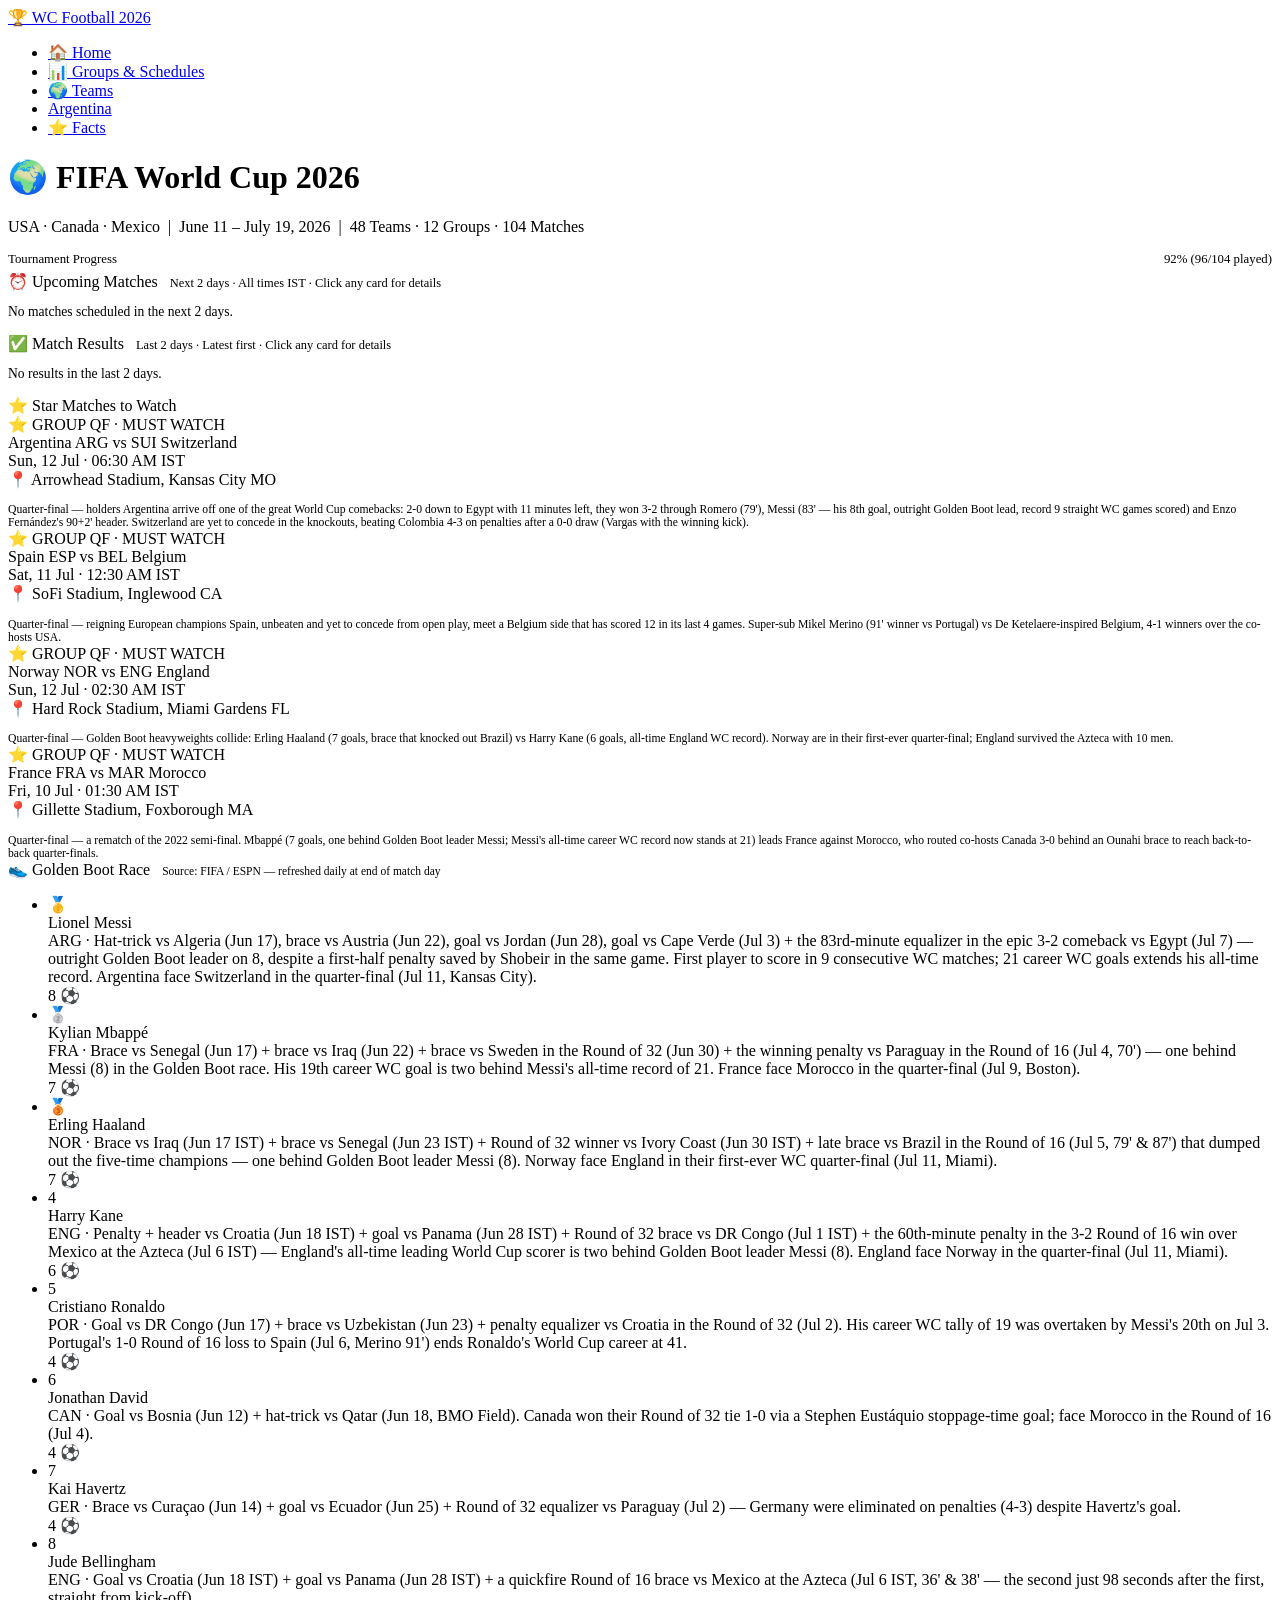
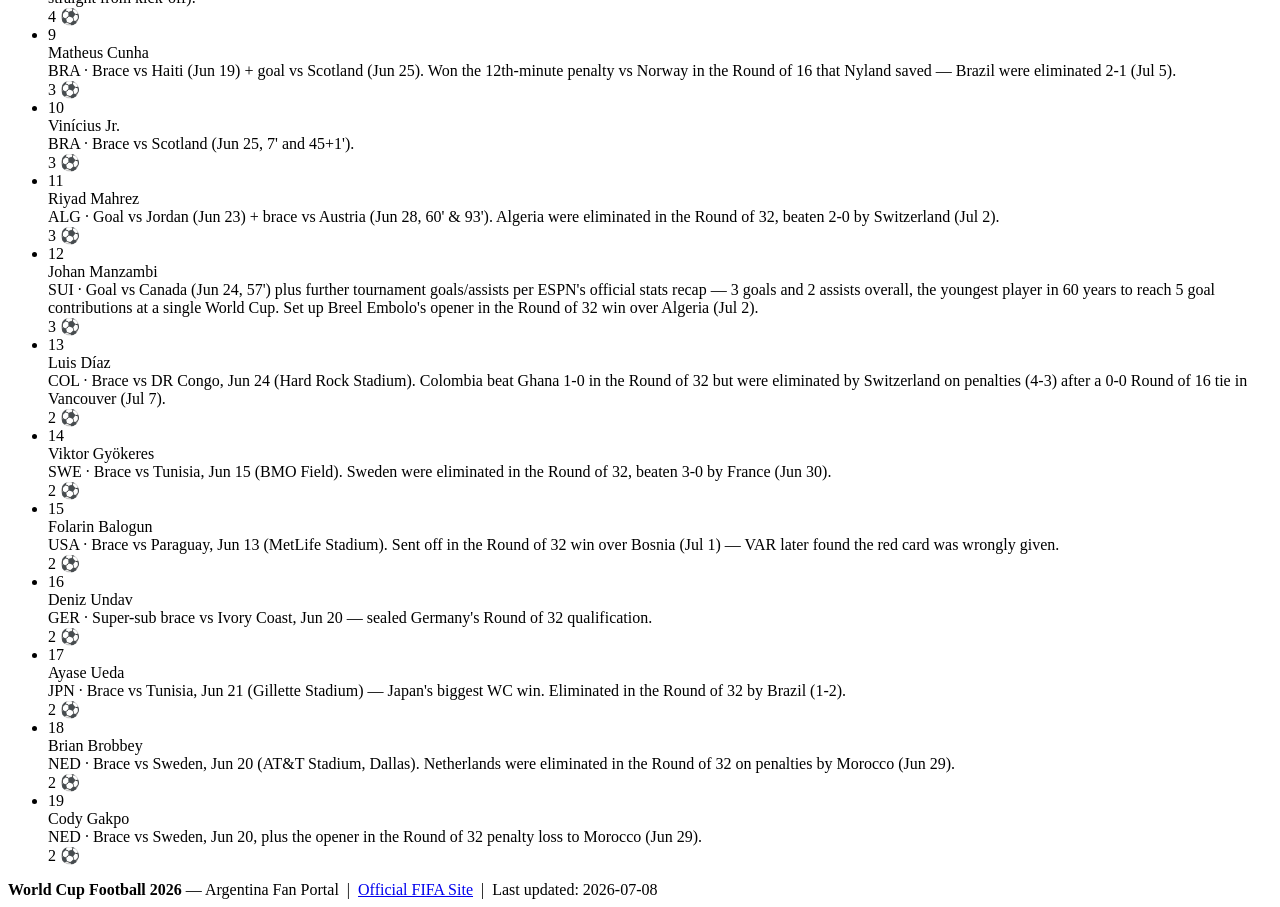
==== commit 94d7f924: "Refresh 2026-07-08: ARG 3-2 EGY great comeback (Romero 79', Messi 83', Enzo 90+2') and SUI beat COL " ====
--- a/index.html
+++ b/index.html
@@ -1,233 +1,233 @@
-<!DOCTYPE html>
-<html lang="en">
-<head>
-<meta charset="UTF-8">
-<meta name="viewport" content="width=device-width, initial-scale=1.0">
-<title>WC Football 2026 — Argentina Fan Portal</title>
-<link rel="stylesheet" href="css/style.css">
-</head>
-<body>
-
-<nav class="navbar">
-  <a class="navbar-brand" href="index.html">🏆 WC Football 2026</a>
-  <ul class="nav-links">
-    <li><a href="index.html" class="active">🏠 Home</a></li>
-    <li><a href="groups.html">📊 Groups &amp; Schedules</a></li>
-    <li><a href="teams.html">🌍 Teams</a></li>
-    <li><a href="argentina.html">Argentina</a></li>
-    <li><a href="facts.html">⭐ Facts</a></li>
-  </ul>
-</nav>
-
-<div class="page-hero">
-  <div class="container">
-    <h1>🌍 FIFA World Cup 2026</h1>
-    <p>USA · Canada · Mexico &nbsp;|&nbsp; June 11 – July 19, 2026 &nbsp;|&nbsp; 48 Teams · 12 Groups · 104 Matches</p>
-    <div style="margin-top:1rem;">
-      <div style="display:flex;align-items:center;justify-content:space-between;margin-bottom:.3rem;font-size:.8rem;color:var(--text-muted);">
-        <span>Tournament Progress</span><span id="progress-pct"></span>
-      </div>
-      <div class="progress-bar-wrap"><div class="progress-bar-fill" id="progress-bar"></div></div>
-    </div>
-  </div>
-</div>
-
-<div class="container">
-
-  <!-- UPCOMING MATCHES v2 -->
-  <div class="card">
-    <div class="card-title">⏰ Upcoming Matches <span style="font-size:.78rem;color:var(--text-muted);font-weight:400;margin-left:.5rem;">Next 2 days · All times IST · Click any card for details</span></div>
-    <div id="upcoming-matches"></div>
-  </div>
-
-  <!-- MATCH RESULTS -->
-  <div class="card">
-    <div class="card-title">✅ Match Results <span style="font-size:.78rem;color:var(--text-muted);font-weight:400;margin-left:.5rem;">Last 2 days · Latest first · Click any card for details</span></div>
-    <div id="results-matches"></div>
-  </div>
-
-  <!-- STAR MATCHES -->
-  <div class="card">
-    <div class="card-title">⭐ Star Matches to Watch</div>
-    <div class="grid-3" id="star-matches"></div>
-  </div>
-
-  <!-- TOP SCORERS LIST -->
-  <div class="card">
-    <div class="card-title">👟 Golden Boot Race
-      <span style="font-size:.72rem;color:var(--text-muted);font-weight:400;margin-left:.5rem;">Source: FIFA / ESPN — refreshed daily at end of match day</span>
-    </div>
-    <ul class="scorer-list" id="top-scorers"></ul>
-  </div>
-
-</div>
-
-<footer>
-  <strong>World Cup Football 2026</strong> — Argentina Fan Portal &nbsp;|&nbsp;
-  <a href="https://www.fifa.com" target="_blank">Official FIFA Site</a> &nbsp;|&nbsp;
-  Last updated: <span id="last-updated"></span>
-</footer>
-
-<script src="js/data.js?v=d0c7408"></script>
-<script>
-const IST_TZ = 'Asia/Kolkata';
-function fmtIST(utcStr) {
-  return new Date(utcStr+'Z').toLocaleTimeString('en-IN',{hour:'2-digit',minute:'2-digit',hour12:true,timeZone:IST_TZ}).toUpperCase()+' IST';
-}
-function fmtDate(utcStr) {
-  return new Date(utcStr+'Z').toLocaleDateString('en-IN',{weekday:'short',day:'numeric',month:'short',timeZone:IST_TZ});
-}
-function istDateStr(utcStr) {
-  // Add IST offset to get IST timestamp, then use UTC getters (avoids local-TZ double conversion)
-  const ms = new Date(utcStr+'Z').getTime() + 330*60000;
-  const d = new Date(ms);
-  return d.getUTCFullYear()+'-'+String(d.getUTCMonth()+1).padStart(2,'0')+'-'+String(d.getUTCDate()).padStart(2,'0');
-}
-function todayIstStr() {
-  const ms = Date.now() + 330*60000;
-  const d = new Date(ms);
-  return d.getUTCFullYear()+'-'+String(d.getUTCMonth()+1).padStart(2,'0')+'-'+String(d.getUTCDate()).padStart(2,'0');
-}
-function addDaysStr(dateStr, n) {
-  const d = new Date(dateStr+'T00:00:00Z');
-  d.setUTCDate(d.getUTCDate()+n);
-  return d.getUTCFullYear()+'-'+String(d.getUTCMonth()+1).padStart(2,'0')+'-'+String(d.getUTCDate()).padStart(2,'0');
-}
-function gc(id) { return WC2026.countries[id] || {name:id, flag:'🏳️'}; }
-function sortTeams(teams) { return [...teams].sort((a,b)=>b.Pts-a.Pts||b.GD-a.GD||b.GF-a.GF); }
-
-// Combine group-stage fixtures with knockout-stage matches into one pool, tagged with a round label
-function tagRound(arr, roundLabel) {
-  return (arr||[]).map(f => Object.assign({}, f, { roundLabel, isKnockout: true }));
-}
-const KO = WC2026.knockout || {};
-const allKnockoutMatches = []
-  .concat(tagRound(KO.r32, 'R32'))
-  .concat(tagRound(KO.r16, 'R16'))
-  .concat(tagRound(KO.qf, 'QF'))
-  .concat(tagRound(KO.sf, 'SF'))
-  .concat(tagRound(KO.thirdPlace, '3rd Place'))
-  .concat(tagRound(KO.final, 'Final'));
-const allGroupMatches = WC2026.fixtures.map(f => Object.assign({}, f, { isKnockout: false }));
-const allMatches = allGroupMatches.concat(allKnockoutMatches);
-
-// Progress — group stage (72) + knockout stage (32) = 104 matches total
-const groupPlayed = WC2026.fixtures.filter(f=>f.status==='FT').length;
-const knockoutPlayed = allKnockoutMatches.filter(f=>f.status==='FT').length;
-const played = groupPlayed + knockoutPlayed;
-const pct = Math.round(played/104*100);
-document.getElementById('progress-bar').style.width = pct+'%';
-document.getElementById('progress-pct').textContent = pct+'% ('+played+'/104 played)';
-document.getElementById('last-updated').textContent = WC2026.lastUpdated;
-
-// UPCOMING — matches kicking off today, tomorrow, or the day after (IST), chronological order
-const todayStr = todayIstStr();
-const upcomingWindow = [todayStr, addDaysStr(todayStr,1), addDaysStr(todayStr,2)];
-const upcoming = allMatches
-  .filter(f => f.status==='UP' && f.home && f.away && upcomingWindow.includes(istDateStr(f.utc)))
-  .sort((a,b)=>new Date(a.utc)-new Date(b.utc));
-document.getElementById('upcoming-matches').innerHTML = upcoming.length
-  ? upcoming.map(f=>matchCard(f)).join('')
-  : '<p style="color:var(--text-muted);font-size:.85rem;">No matches scheduled in the next 2 days.</p>';
-
-// RESULTS — matches completed today or in the previous 2 days (IST), latest first
-const resultsWindow = [addDaysStr(todayStr,-2), addDaysStr(todayStr,-1), todayStr];
-const results = allMatches
-  .filter(f => f.status==='FT' && resultsWindow.includes(istDateStr(f.utc)))
-  .sort((a,b)=>new Date(b.utc)-new Date(a.utc));
-document.getElementById('results-matches').innerHTML = results.length
-  ? results.map(f=>matchCard(f)).join('')
-  : '<p style="color:var(--text-muted);font-size:.85rem;">No results in the last 2 days.</p>';
-
-// MATCH CARD — works for both group-stage and knockout-stage matches
-function matchCard(f) {
-  const hc = f.home ? gc(f.home) : null;
-  const ac = f.away ? gc(f.away) : null;
-  const homeLabel = hc ? `<span class="team-label">${hc.name}</span> <span class="team-code">${f.home}</span>` : `<span class="team-label" style="color:var(--text-muted);font-style:italic;">${f.homeSrc||'TBD'}</span>`;
-  const awayLabel = ac ? `<span class="team-code">${f.away}</span> <span class="team-label">${ac.name}</span>` : `<span class="team-label" style="color:var(--text-muted);font-style:italic;">${f.awaySrc||'TBD'}</span>`;
-  const scorePart = f.status==='FT'
-    ? `<div class="match-score">${f.score.h}–${f.score.a}</div>`
-    : `<div class="match-score upcoming">${fmtIST(f.utc)}</div>`;
-  const badge = f.status==='FT' ? `<span class="badge badge-done">FT</span>` : `<span class="badge badge-upcoming">Up</span>`;
-  const roundIndicator = f.isKnockout ? f.roundLabel : ('Grp '+f.group);
-  const hintText = f.isKnockout ? '👆 tap for details' : '👆 tap for group table';
-  return `<div class="match-card" onclick="toggleDetail('${f.id}')">
-    <div class="match-header">
-      <span class="group-indicator">${roundIndicator}</span>${badge}
-      <span>${fmtDate(f.utc)} · ${fmtIST(f.utc)}</span>
-      <span class="click-hint">${hintText}</span>
-    </div>
-    <div class="match-teams">
-      <div class="match-team">${homeLabel}</div>
-      ${scorePart}
-      <div class="match-team right">${awayLabel}</div>
-    </div>
-    ${f.note ? `<div style="font-size:.72rem;color:var(--accent);margin-top:.2rem;">${f.note}</div>` : ''}
-    <div class="match-venue">📍 ${f.venue}</div>
-    <div class="match-detail-panel" id="dp-${f.id}">${buildDetail(f)}</div>
-  </div>`;
-}
-
-function buildDetail(f) {
-  let ev = '';
-  if (f.status==='FT' && f.events && f.events.length) {
-    ev = '<div style="margin-bottom:.6rem;"><div style="font-size:.72rem;font-weight:700;color:var(--accent);margin-bottom:.4rem;">⚽ GOAL EVENTS</div>';
-    f.events.forEach(e=>{
-      ev += `<div class="goal-event"><span class="goal-minute">${e.min}'</span><span class="team-code">${e.team}</span><span>${e.player}</span></div>`;
-    });
-    ev += '</div>';
-  } else if (f.status==='FT') {
-    ev = '<p style="font-size:.8rem;color:var(--text-muted);">No goal events recorded.</p>';
-  }
-
-  if (f.isKnockout) {
-    // Knockout matches: goal events (if any) only — no single group table applies
-    return ev || '<p style="font-size:.8rem;color:var(--text-muted);">Match not yet played.</p>';
-  }
-
-  const grp = WC2026.groups[f.group];
-  const sorted = sortTeams(grp.teams);
-  let tbl = `<div class="standings-mini"><div class="standings-mini-title">📊 Group ${f.group} Standings</div>
-    <table><thead><tr><th style="text-align:left;">Team</th><th>P</th><th>W</th><th>D</th><th>L</th><th>GD</th><th>Pts</th></tr></thead><tbody>`;
-  sorted.forEach((t,i)=>{
-    const c=gc(t.id);
-    tbl+=`<tr class="${i<2?'q-row':''}"><td>${c.name} <span class="team-code">${t.id}</span></td><td>${t.P}</td><td>${t.W}</td><td>${t.D}</td><td>${t.L}</td><td>${t.GD>=0?'+':''}${t.GD}</td><td style="font-weight:700;color:var(--gold);">${t.Pts}</td></tr>`;
-  });
-  tbl += `</tbody></table><div style="font-size:.66rem;color:var(--text-muted);margin-top:.3rem;">🟦 Top 2 qualify for Round of 32</div></div>`;
-  return ev + tbl;
-}
-
-function toggleDetail(id) {
-  const el = document.getElementById('dp-'+id);
-  if (el) el.classList.toggle('open');
-}
-
-// STAR MATCHES
-const smDiv = document.getElementById('star-matches');
-WC2026.starMatches.forEach(m=>{
-  const hc=gc(m.home), ac=gc(m.away);
-  smDiv.innerHTML += `<div class="star-match-card">
-    <div class="star-match-label">⭐ GROUP ${m.group} · MUST WATCH</div>
-    <div class="star-match-teams">${hc.name} <span class="team-code">${m.home}</span> vs <span class="team-code">${m.away}</span> ${ac.name}</div>
-    <div class="star-match-ist">${fmtDate(m.utc)} · ${fmtIST(m.utc)}</div>
-    <div class="star-match-meta">📍 ${m.venue}</div>
-    <div style="font-size:.73rem;color:var(--text-muted);margin-top:.5rem;border-top:1px solid var(--border);padding-top:.4rem;">${m.storyline}</div>
-  </div>`;
-});
-
-// TOP SCORERS LIST
-const ul = document.getElementById('top-scorers');
-WC2026.topScorers.forEach((s,i)=>{
-  const icon = i===0?'🥇':i===1?'🥈':i===2?'🥉':(i+1);
-  ul.innerHTML += `<li class="scorer-item">
-    <div class="scorer-rank${i<3?' top3':''}">${icon}</div>
-    <div class="scorer-info">
-      <div class="scorer-name">${s.name}</div>
-      <div class="scorer-team">${s.country} · ${s.note}</div>
-    </div>
-    <div class="scorer-goals">${s.goals} ⚽</div>
-  </li>`;
-});
-</script>
-</body>
-</html>
+<!DOCTYPE html>
+<html lang="en">
+<head>
+<meta charset="UTF-8">
+<meta name="viewport" content="width=device-width, initial-scale=1.0">
+<title>WC Football 2026 — Argentina Fan Portal</title>
+<link rel="stylesheet" href="css/style.css">
+</head>
+<body>
+
+<nav class="navbar">
+  <a class="navbar-brand" href="index.html">🏆 WC Football 2026</a>
+  <ul class="nav-links">
+    <li><a href="index.html" class="active">🏠 Home</a></li>
+    <li><a href="groups.html">📊 Groups &amp; Schedules</a></li>
+    <li><a href="teams.html">🌍 Teams</a></li>
+    <li><a href="argentina.html">Argentina</a></li>
+    <li><a href="facts.html">⭐ Facts</a></li>
+  </ul>
+</nav>
+
+<div class="page-hero">
+  <div class="container">
+    <h1>🌍 FIFA World Cup 2026</h1>
+    <p>USA · Canada · Mexico &nbsp;|&nbsp; June 11 – July 19, 2026 &nbsp;|&nbsp; 48 Teams · 12 Groups · 104 Matches</p>
+    <div style="margin-top:1rem;">
+      <div style="display:flex;align-items:center;justify-content:space-between;margin-bottom:.3rem;font-size:.8rem;color:var(--text-muted);">
+        <span>Tournament Progress</span><span id="progress-pct"></span>
+      </div>
+      <div class="progress-bar-wrap"><div class="progress-bar-fill" id="progress-bar"></div></div>
+    </div>
+  </div>
+</div>
+
+<div class="container">
+
+  <!-- UPCOMING MATCHES v2 -->
+  <div class="card">
+    <div class="card-title">⏰ Upcoming Matches <span style="font-size:.78rem;color:var(--text-muted);font-weight:400;margin-left:.5rem;">Next 2 days · All times IST · Click any card for details</span></div>
+    <div id="upcoming-matches"></div>
+  </div>
+
+  <!-- MATCH RESULTS -->
+  <div class="card">
+    <div class="card-title">✅ Match Results <span style="font-size:.78rem;color:var(--text-muted);font-weight:400;margin-left:.5rem;">Last 2 days · Latest first · Click any card for details</span></div>
+    <div id="results-matches"></div>
+  </div>
+
+  <!-- STAR MATCHES -->
+  <div class="card">
+    <div class="card-title">⭐ Star Matches to Watch</div>
+    <div class="grid-3" id="star-matches"></div>
+  </div>
+
+  <!-- TOP SCORERS LIST -->
+  <div class="card">
+    <div class="card-title">👟 Golden Boot Race
+      <span style="font-size:.72rem;color:var(--text-muted);font-weight:400;margin-left:.5rem;">Source: FIFA / ESPN — refreshed daily at end of match day</span>
+    </div>
+    <ul class="scorer-list" id="top-scorers"></ul>
+  </div>
+
+</div>
+
+<footer>
+  <strong>World Cup Football 2026</strong> — Argentina Fan Portal &nbsp;|&nbsp;
+  <a href="https://www.fifa.com" target="_blank">Official FIFA Site</a> &nbsp;|&nbsp;
+  Last updated: <span id="last-updated"></span>
+</footer>
+
+<script src="js/data.js?v=202607080800"></script>
+<script>
+const IST_TZ = 'Asia/Kolkata';
+function fmtIST(utcStr) {
+  return new Date(utcStr+'Z').toLocaleTimeString('en-IN',{hour:'2-digit',minute:'2-digit',hour12:true,timeZone:IST_TZ}).toUpperCase()+' IST';
+}
+function fmtDate(utcStr) {
+  return new Date(utcStr+'Z').toLocaleDateString('en-IN',{weekday:'short',day:'numeric',month:'short',timeZone:IST_TZ});
+}
+function istDateStr(utcStr) {
+  // Add IST offset to get IST timestamp, then use UTC getters (avoids local-TZ double conversion)
+  const ms = new Date(utcStr+'Z').getTime() + 330*60000;
+  const d = new Date(ms);
+  return d.getUTCFullYear()+'-'+String(d.getUTCMonth()+1).padStart(2,'0')+'-'+String(d.getUTCDate()).padStart(2,'0');
+}
+function todayIstStr() {
+  const ms = Date.now() + 330*60000;
+  const d = new Date(ms);
+  return d.getUTCFullYear()+'-'+String(d.getUTCMonth()+1).padStart(2,'0')+'-'+String(d.getUTCDate()).padStart(2,'0');
+}
+function addDaysStr(dateStr, n) {
+  const d = new Date(dateStr+'T00:00:00Z');
+  d.setUTCDate(d.getUTCDate()+n);
+  return d.getUTCFullYear()+'-'+String(d.getUTCMonth()+1).padStart(2,'0')+'-'+String(d.getUTCDate()).padStart(2,'0');
+}
+function gc(id) { return WC2026.countries[id] || {name:id, flag:'🏳️'}; }
+function sortTeams(teams) { return [...teams].sort((a,b)=>b.Pts-a.Pts||b.GD-a.GD||b.GF-a.GF); }
+
+// Combine group-stage fixtures with knockout-stage matches into one pool, tagged with a round label
+function tagRound(arr, roundLabel) {
+  return (arr||[]).map(f => Object.assign({}, f, { roundLabel, isKnockout: true }));
+}
+const KO = WC2026.knockout || {};
+const allKnockoutMatches = []
+  .concat(tagRound(KO.r32, 'R32'))
+  .concat(tagRound(KO.r16, 'R16'))
+  .concat(tagRound(KO.qf, 'QF'))
+  .concat(tagRound(KO.sf, 'SF'))
+  .concat(tagRound(KO.thirdPlace, '3rd Place'))
+  .concat(tagRound(KO.final, 'Final'));
+const allGroupMatches = WC2026.fixtures.map(f => Object.assign({}, f, { isKnockout: false }));
+const allMatches = allGroupMatches.concat(allKnockoutMatches);
+
+// Progress — group stage (72) + knockout stage (32) = 104 matches total
+const groupPlayed = WC2026.fixtures.filter(f=>f.status==='FT').length;
+const knockoutPlayed = allKnockoutMatches.filter(f=>f.status==='FT').length;
+const played = groupPlayed + knockoutPlayed;
+const pct = Math.round(played/104*100);
+document.getElementById('progress-bar').style.width = pct+'%';
+document.getElementById('progress-pct').textContent = pct+'% ('+played+'/104 played)';
+document.getElementById('last-updated').textContent = WC2026.lastUpdated;
+
+// UPCOMING — matches kicking off today, tomorrow, or the day after (IST), chronological order
+const todayStr = todayIstStr();
+const upcomingWindow = [todayStr, addDaysStr(todayStr,1), addDaysStr(todayStr,2)];
+const upcoming = allMatches
+  .filter(f => f.status==='UP' && f.home && f.away && upcomingWindow.includes(istDateStr(f.utc)))
+  .sort((a,b)=>new Date(a.utc)-new Date(b.utc));
+document.getElementById('upcoming-matches').innerHTML = upcoming.length
+  ? upcoming.map(f=>matchCard(f)).join('')
+  : '<p style="color:var(--text-muted);font-size:.85rem;">No matches scheduled in the next 2 days.</p>';
+
+// RESULTS — matches completed today or in the previous 2 days (IST), latest first
+const resultsWindow = [addDaysStr(todayStr,-2), addDaysStr(todayStr,-1), todayStr];
+const results = allMatches
+  .filter(f => f.status==='FT' && resultsWindow.includes(istDateStr(f.utc)))
+  .sort((a,b)=>new Date(b.utc)-new Date(a.utc));
+document.getElementById('results-matches').innerHTML = results.length
+  ? results.map(f=>matchCard(f)).join('')
+  : '<p style="color:var(--text-muted);font-size:.85rem;">No results in the last 2 days.</p>';
+
+// MATCH CARD — works for both group-stage and knockout-stage matches
+function matchCard(f) {
+  const hc = f.home ? gc(f.home) : null;
+  const ac = f.away ? gc(f.away) : null;
+  const homeLabel = hc ? `<span class="team-label">${hc.name}</span> <span class="team-code">${f.home}</span>` : `<span class="team-label" style="color:var(--text-muted);font-style:italic;">${f.homeSrc||'TBD'}</span>`;
+  const awayLabel = ac ? `<span class="team-code">${f.away}</span> <span class="team-label">${ac.name}</span>` : `<span class="team-label" style="color:var(--text-muted);font-style:italic;">${f.awaySrc||'TBD'}</span>`;
+  const scorePart = f.status==='FT'
+    ? `<div class="match-score">${f.score.h}–${f.score.a}</div>`
+    : `<div class="match-score upcoming">${fmtIST(f.utc)}</div>`;
+  const badge = f.status==='FT' ? `<span class="badge badge-done">FT</span>` : `<span class="badge badge-upcoming">Up</span>`;
+  const roundIndicator = f.isKnockout ? f.roundLabel : ('Grp '+f.group);
+  const hintText = f.isKnockout ? '👆 tap for details' : '👆 tap for group table';
+  return `<div class="match-card" onclick="toggleDetail('${f.id}')">
+    <div class="match-header">
+      <span class="group-indicator">${roundIndicator}</span>${badge}
+      <span>${fmtDate(f.utc)} · ${fmtIST(f.utc)}</span>
+      <span class="click-hint">${hintText}</span>
+    </div>
+    <div class="match-teams">
+      <div class="match-team">${homeLabel}</div>
+      ${scorePart}
+      <div class="match-team right">${awayLabel}</div>
+    </div>
+    ${f.note ? `<div style="font-size:.72rem;color:var(--accent);margin-top:.2rem;">${f.note}</div>` : ''}
+    <div class="match-venue">📍 ${f.venue}</div>
+    <div class="match-detail-panel" id="dp-${f.id}">${buildDetail(f)}</div>
+  </div>`;
+}
+
+function buildDetail(f) {
+  let ev = '';
+  if (f.status==='FT' && f.events && f.events.length) {
+    ev = '<div style="margin-bottom:.6rem;"><div style="font-size:.72rem;font-weight:700;color:var(--accent);margin-bottom:.4rem;">⚽ GOAL EVENTS</div>';
+    f.events.forEach(e=>{
+      ev += `<div class="goal-event"><span class="goal-minute">${e.min}'</span><span class="team-code">${e.team}</span><span>${e.player}</span></div>`;
+    });
+    ev += '</div>';
+  } else if (f.status==='FT') {
+    ev = '<p style="font-size:.8rem;color:var(--text-muted);">No goal events recorded.</p>';
+  }
+
+  if (f.isKnockout) {
+    // Knockout matches: goal events (if any) only — no single group table applies
+    return ev || '<p style="font-size:.8rem;color:var(--text-muted);">Match not yet played.</p>';
+  }
+
+  const grp = WC2026.groups[f.group];
+  const sorted = sortTeams(grp.teams);
+  let tbl = `<div class="standings-mini"><div class="standings-mini-title">📊 Group ${f.group} Standings</div>
+    <table><thead><tr><th style="text-align:left;">Team</th><th>P</th><th>W</th><th>D</th><th>L</th><th>GD</th><th>Pts</th></tr></thead><tbody>`;
+  sorted.forEach((t,i)=>{
+    const c=gc(t.id);
+    tbl+=`<tr class="${i<2?'q-row':''}"><td>${c.name} <span class="team-code">${t.id}</span></td><td>${t.P}</td><td>${t.W}</td><td>${t.D}</td><td>${t.L}</td><td>${t.GD>=0?'+':''}${t.GD}</td><td style="font-weight:700;color:var(--gold);">${t.Pts}</td></tr>`;
+  });
+  tbl += `</tbody></table><div style="font-size:.66rem;color:var(--text-muted);margin-top:.3rem;">🟦 Top 2 qualify for Round of 32</div></div>`;
+  return ev + tbl;
+}
+
+function toggleDetail(id) {
+  const el = document.getElementById('dp-'+id);
+  if (el) el.classList.toggle('open');
+}
+
+// STAR MATCHES
+const smDiv = document.getElementById('star-matches');
+WC2026.starMatches.forEach(m=>{
+  const hc=gc(m.home), ac=gc(m.away);
+  smDiv.innerHTML += `<div class="star-match-card">
+    <div class="star-match-label">⭐ GROUP ${m.group} · MUST WATCH</div>
+    <div class="star-match-teams">${hc.name} <span class="team-code">${m.home}</span> vs <span class="team-code">${m.away}</span> ${ac.name}</div>
+    <div class="star-match-ist">${fmtDate(m.utc)} · ${fmtIST(m.utc)}</div>
+    <div class="star-match-meta">📍 ${m.venue}</div>
+    <div style="font-size:.73rem;color:var(--text-muted);margin-top:.5rem;border-top:1px solid var(--border);padding-top:.4rem;">${m.storyline}</div>
+  </div>`;
+});
+
+// TOP SCORERS LIST
+const ul = document.getElementById('top-scorers');
+WC2026.topScorers.forEach((s,i)=>{
+  const icon = i===0?'🥇':i===1?'🥈':i===2?'🥉':(i+1);
+  ul.innerHTML += `<li class="scorer-item">
+    <div class="scorer-rank${i<3?' top3':''}">${icon}</div>
+    <div class="scorer-info">
+      <div class="scorer-name">${s.name}</div>
+      <div class="scorer-team">${s.country} · ${s.note}</div>
+    </div>
+    <div class="scorer-goals">${s.goals} ⚽</div>
+  </li>`;
+});
+</script>
+</body>
+</html>
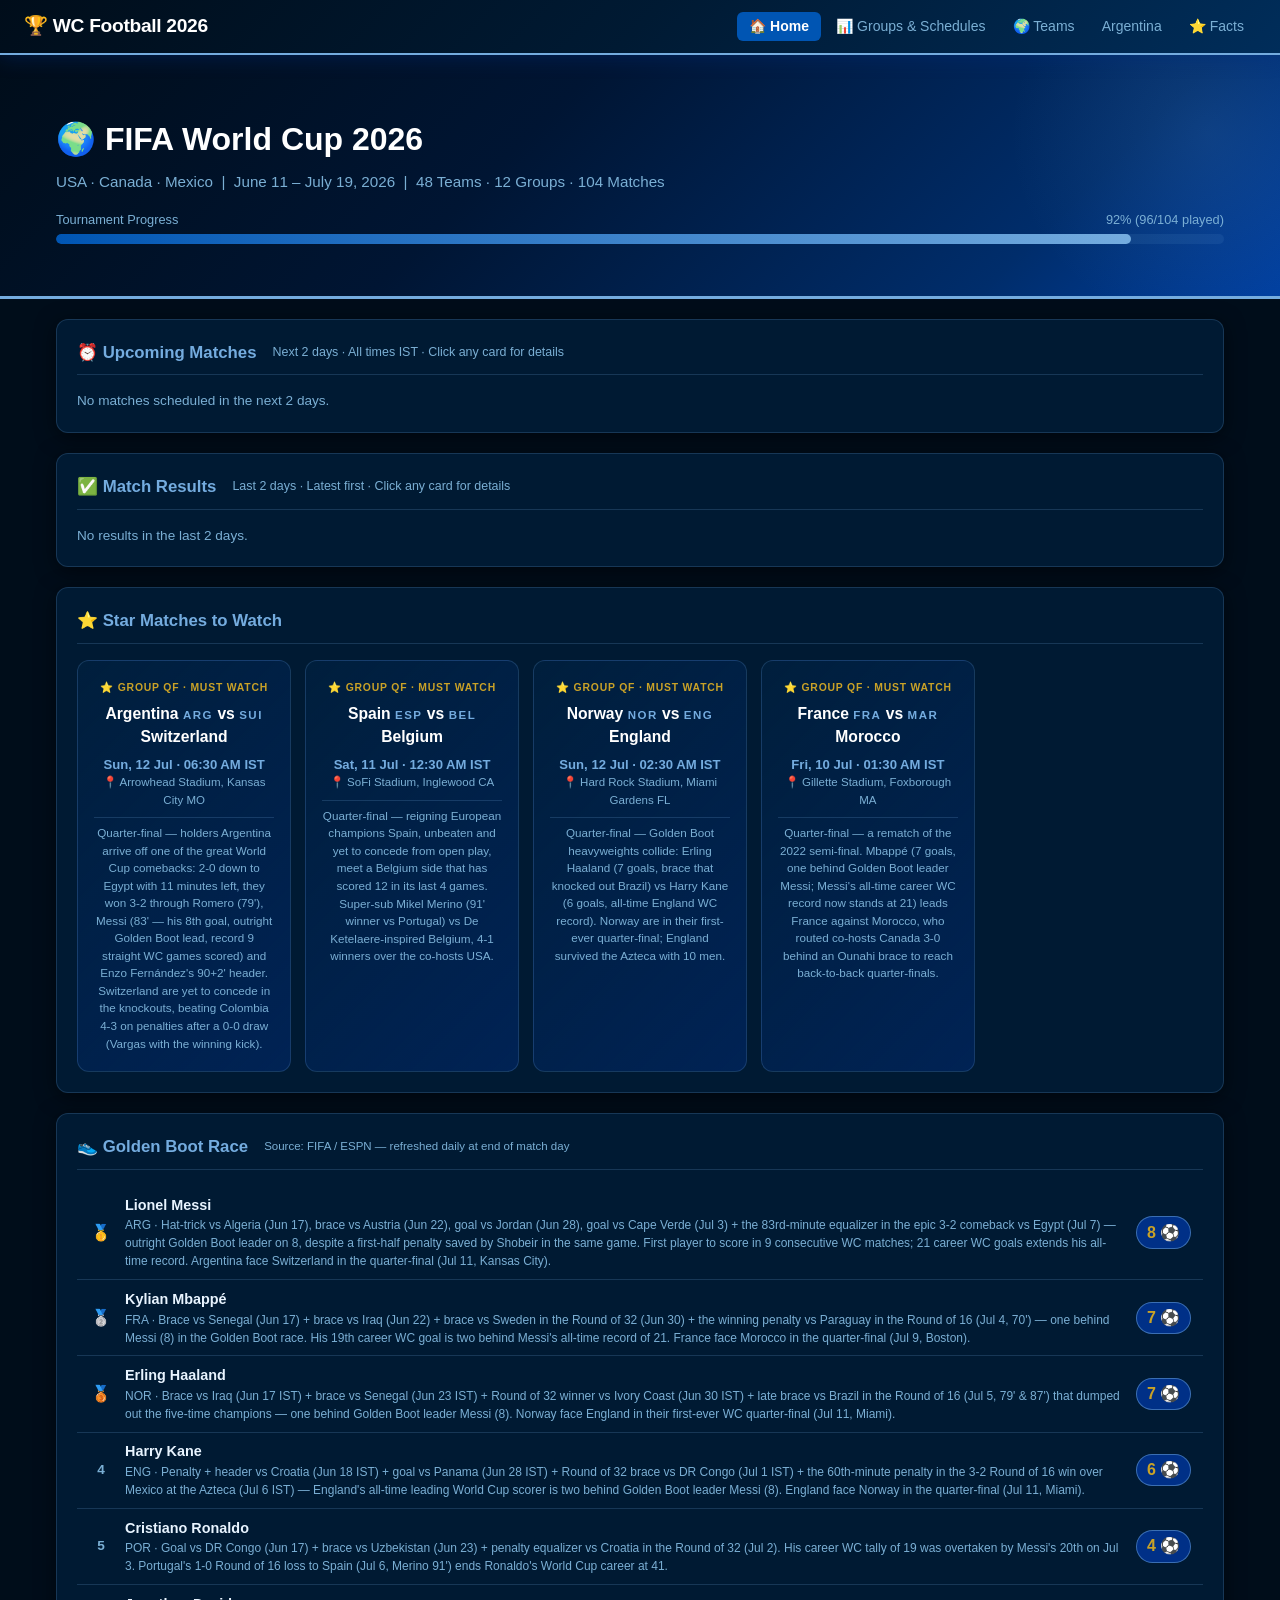
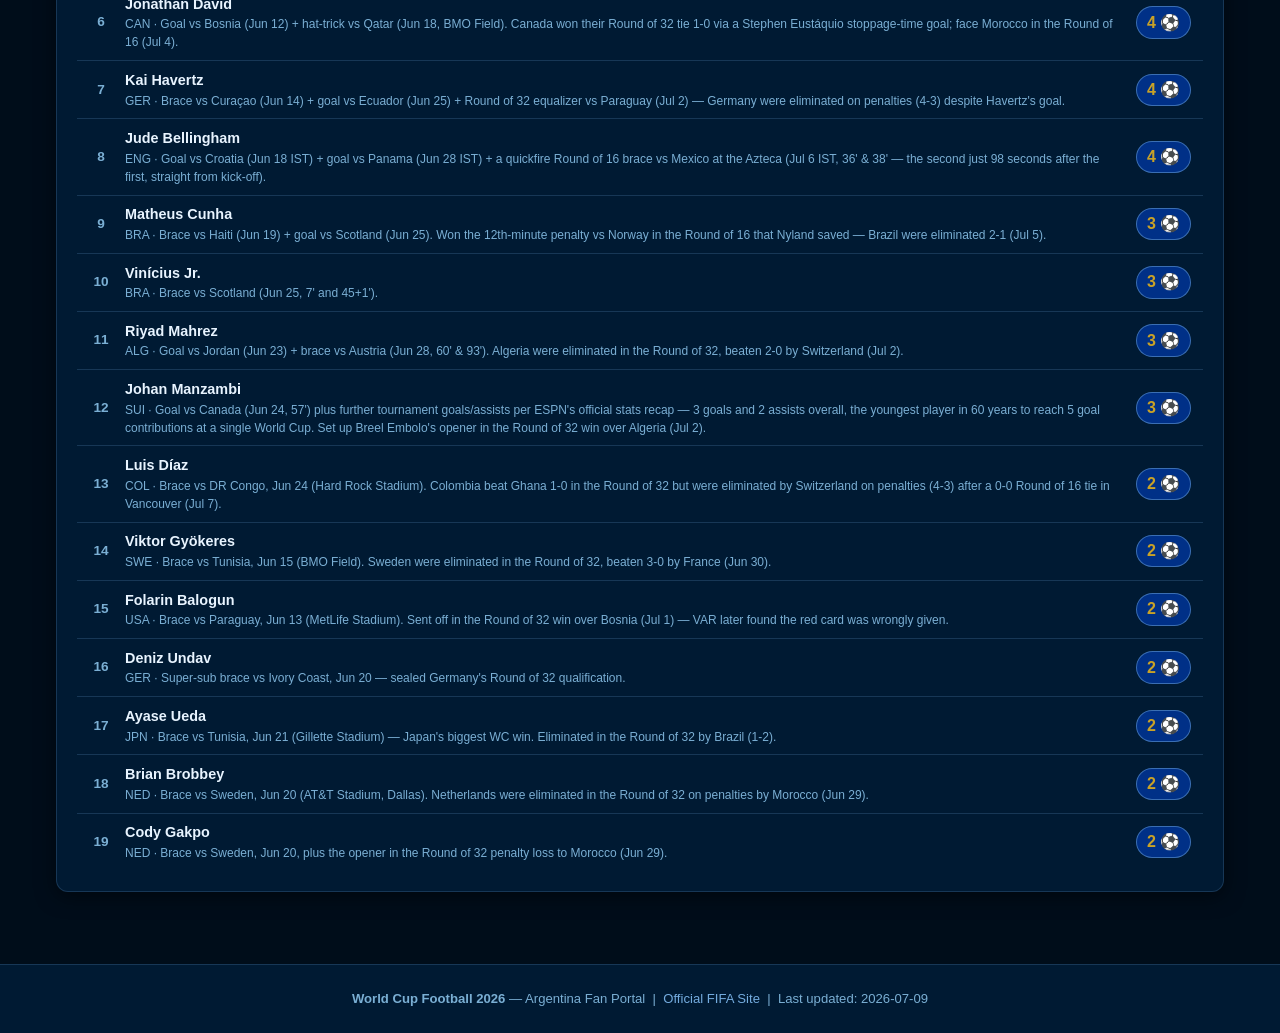
==== commit a65b0e5c: "Redesign - Argentina blue theme, 13 improvements - 2026-07-09 19:25" ====
--- a/index.html
+++ b/index.html
@@ -68,7 +68,7 @@
   Last updated: <span id="last-updated"></span>
 </footer>
 
-<script src="js/data.js?v=202607080800"></script>
+<script src="js/data.js?v=202607091230"></script>
 <script>
 const IST_TZ = 'Asia/Kolkata';
 function fmtIST(utcStr) {
--- a/css/style.css
+++ b/css/style.css
@@ -0,0 +1,257 @@
+/* ================================================================
+   World Cup Football 2026 — Argentina-Themed Fan Portal CSS
+   Color palette: Argentina sky blue + dark navy + white + gold
+   ================================================================ */
+
+:root {
+  --bg-dark:    #000d1a;
+  --bg-card:    #001a33;
+  --bg-card2:   #001f3d;
+  --primary:    #003087;
+  --secondary:  #0055b3;
+  --accent:     #74acdf;
+  --accent2:    #a8ccec;
+  --white:      #ffffff;
+  --gold:       #c9a227;
+  --gold-light: #f0d060;
+  --red:        #cc3333;
+  --green:      #22a855;
+  --text-main:  #e8f4ff;
+  --text-muted: #7aafd4;
+  --border:     rgba(116,172,223,0.2);
+  --border-bright: rgba(116,172,223,0.5);
+  --shadow:     0 4px 20px rgba(0,0,0,0.5);
+}
+
+*, *::before, *::after { box-sizing: border-box; margin: 0; padding: 0; }
+body { font-family: 'Segoe UI', Arial, sans-serif; background: var(--bg-dark); color: var(--text-main); min-height: 100vh; line-height: 1.5; }
+a { color: var(--accent); text-decoration: none; }
+a:hover { color: var(--white); }
+::-webkit-scrollbar { width: 6px; height: 6px; }
+::-webkit-scrollbar-track { background: var(--bg-dark); }
+::-webkit-scrollbar-thumb { background: var(--secondary); border-radius: 3px; }
+
+/* NAVBAR */
+.navbar { background: linear-gradient(135deg,#000d1a 0%,#001a33 50%,#002d5a 100%); border-bottom: 2px solid var(--accent); display: flex; align-items: center; padding: .75rem 1.5rem; position: sticky; top: 0; z-index: 1000; flex-wrap: wrap; gap: .5rem; box-shadow: 0 2px 20px rgba(0,48,135,.4); }
+.navbar-brand { font-size: 1.2rem; font-weight: 700; color: var(--white) !important; display: flex; align-items: center; gap: .4rem; margin-right: auto; letter-spacing: -.3px; }
+.nav-links { list-style: none; display: flex; flex-wrap: wrap; gap: .2rem; }
+.nav-links a { color: var(--text-muted); padding: .4rem .75rem; border-radius: 6px; font-size: .875rem; transition: all .2s; white-space: nowrap; }
+.nav-links a:hover, .nav-links a.active { background: var(--secondary); color: var(--white); }
+.nav-links a.active { font-weight: 600; }
+.live-badge { background: var(--red); color: #fff; font-size: .65rem; padding: .1rem .35rem; border-radius: 3px; font-weight: 700; letter-spacing: .5px; animation: pulse 1.5s infinite; vertical-align: middle; margin-left: .2rem; }
+@keyframes pulse { 0%,100%{opacity:1} 50%{opacity:.5} }
+
+/* LAYOUT */
+.container { max-width: 1200px; margin: 0 auto; padding: 1.25rem 1rem; }
+
+/* PAGE HERO */
+.page-hero { background: linear-gradient(135deg,#000d1a 0%,#001533 40%,#002d6b 80%,#003fa0 100%); padding: 2.5rem 1.5rem 2rem; border-bottom: 3px solid var(--accent); position: relative; overflow: hidden; }
+.page-hero::before { content:''; position:absolute; top:-50%; right:-10%; width:400px; height:400px; background:radial-gradient(circle,rgba(116,172,223,.12) 0%,transparent 70%); pointer-events:none; }
+.page-hero h1 { font-size: 2rem; font-weight: 700; color: var(--white); margin-bottom: .5rem; }
+.page-hero p  { color: var(--text-muted); font-size: .95rem; }
+
+/* ARGENTINA HERO */
+.arg-hero { background: linear-gradient(135deg,#74acdf 0%,#0055b3 40%,#003087 70%,#000d1a 100%); color: #fff; padding: 2.5rem 1.5rem 2rem; border-bottom: 3px solid #fff; text-align: center; position: relative; overflow: hidden; }
+.arg-hero::before { content:'★'; position:absolute; font-size:20rem; opacity:.04; top:-4rem; right:-3rem; line-height:1; pointer-events:none; }
+.arg-hero h1 { font-size: 2.2rem; font-weight: 800; margin-bottom: .4rem; text-shadow: 0 2px 10px rgba(0,0,0,.3); }
+.arg-hero p  { font-size: 1rem; opacity: .9; }
+.arg-stars   { font-size: 1.4rem; letter-spacing: .3rem; margin-bottom: .5rem; }
+
+/* CARDS */
+.card { background: var(--bg-card); border: 1px solid var(--border); border-radius: 12px; padding: 1.25rem; margin-bottom: 1.25rem; box-shadow: var(--shadow); }
+.card-title { font-size: 1.05rem; font-weight: 700; color: var(--accent); margin-bottom: 1rem; display: flex; align-items: center; gap: .5rem; border-bottom: 1px solid var(--border); padding-bottom: .6rem; }
+
+/* MATCH CARDS */
+.match-card { background: var(--bg-card2); border: 1px solid var(--border); border-radius: 10px; padding: .85rem 1rem; margin-bottom: .7rem; cursor: pointer; transition: all .2s; position: relative; }
+.match-card:hover { border-color: var(--accent); box-shadow: 0 0 0 1px var(--accent),0 4px 16px rgba(116,172,223,.15); transform: translateY(-1px); }
+.match-header { font-size: .72rem; color: var(--text-muted); margin-bottom: .55rem; display: flex; align-items: center; gap: .5rem; flex-wrap: wrap; }
+.match-teams { display: flex; align-items: center; justify-content: space-between; gap: .5rem; }
+.match-team { display: flex; align-items: center; gap: .4rem; flex: 1; font-weight: 600; font-size: .9rem; }
+.match-team.right { justify-content: flex-end; text-align: right; }
+.match-score { background: var(--primary); color: var(--white); font-size: 1.1rem; font-weight: 800; padding: .25rem .75rem; border-radius: 6px; min-width: 60px; text-align: center; border: 1px solid var(--border-bright); }
+.match-score.upcoming { background: var(--bg-dark); color: var(--text-muted); font-size: .8rem; }
+.match-venue { font-size: .72rem; color: var(--text-muted); margin-top: .4rem; }
+.group-indicator { background: var(--primary); color: var(--accent2); font-size: .65rem; padding: .15rem .4rem; border-radius: 4px; font-weight: 700; letter-spacing: .5px; }
+.click-hint { font-size: .65rem; color: var(--text-muted); margin-left: auto; opacity: .7; }
+
+.match-detail-panel { display: none; background: var(--bg-dark); border-radius: 8px; padding: .8rem 1rem; margin-top: .7rem; border: 1px solid var(--border); animation: slideDown .2s ease; }
+.match-detail-panel.open { display: block; }
+@keyframes slideDown { from{opacity:0;transform:translateY(-6px)} to{opacity:1;transform:none} }
+.goal-event { display: flex; align-items: center; gap: .5rem; padding: .3rem 0; font-size: .82rem; border-bottom: 1px solid rgba(116,172,223,.1); }
+.goal-event:last-child { border-bottom: none; }
+.goal-minute { background: var(--gold); color: #000; font-size: .68rem; font-weight: 700; padding: .1rem .35rem; border-radius: 3px; min-width: 32px; text-align: center; }
+.standings-mini { margin-top: .8rem; border-top: 1px solid var(--border); padding-top: .8rem; }
+.standings-mini-title { font-size: .72rem; font-weight: 700; color: var(--accent); margin-bottom: .4rem; }
+.standings-mini table { width: 100%; border-collapse: collapse; font-size: .78rem; }
+.standings-mini th { color: var(--text-muted); font-weight: 600; padding: .2rem .4rem; text-align: center; font-size: .68rem; }
+.standings-mini td { padding: .25rem .4rem; text-align: center; border-bottom: 1px solid rgba(116,172,223,.07); }
+.standings-mini tr.q-row td { color: var(--accent); font-weight: 600; }
+.standings-mini td:first-child { text-align: left; }
+
+/* STANDINGS TABLE */
+.standings-table { width: 100%; border-collapse: collapse; font-size: .85rem; }
+.standings-table th { background: var(--primary); color: var(--accent2); padding: .5rem .75rem; text-align: center; font-weight: 600; white-space: nowrap; }
+.standings-table th:first-child { text-align: left; border-radius: 6px 0 0 6px; }
+.standings-table th:last-child  { border-radius: 0 6px 6px 0; }
+.standings-table td { padding: .55rem .75rem; text-align: center; border-bottom: 1px solid var(--border); white-space: nowrap; }
+.standings-table td:first-child { text-align: left; }
+.standings-table tr.qualified td { border-left: 3px solid var(--accent); }
+.standings-table tr.qualified td:first-child { color: var(--accent); font-weight: 600; }
+.pts { font-weight: 700; color: var(--gold); }
+.gd-pos { color: var(--green); }
+.gd-neg { color: var(--red); }
+
+/* GRIDS */
+.grid-2 { display: grid; grid-template-columns: repeat(2,1fr); gap: 1rem; }
+.grid-3 { display: grid; grid-template-columns: repeat(auto-fill,minmax(180px,1fr)); gap: .85rem; }
+.grid-4 { display: grid; grid-template-columns: repeat(auto-fill,minmax(140px,1fr)); gap: .75rem; }
+
+/* STAT CARDS */
+.stat-card { background: var(--bg-card2); border: 1px solid var(--border); border-radius: 10px; padding: 1rem; text-align: center; transition: border-color .2s; }
+.stat-card:hover { border-color: var(--accent); }
+.stat-number { font-size: 2.2rem; font-weight: 800; color: var(--accent); line-height: 1; }
+.stat-player { font-weight: 600; margin: .3rem 0 .15rem; font-size: .9rem; }
+.stat-label  { font-size: .78rem; color: var(--text-muted); line-height: 1.4; }
+
+/* TOP SCORER LIST */
+.scorer-list { list-style: none; }
+.scorer-item { display: flex; align-items: center; gap: .75rem; padding: .55rem .75rem; border-bottom: 1px solid var(--border); transition: background .15s; }
+.scorer-item:last-child { border-bottom: none; }
+.scorer-item:hover { background: rgba(116,172,223,.06); border-radius: 6px; }
+.scorer-rank { min-width: 24px; font-size: .85rem; font-weight: 700; color: var(--text-muted); text-align: center; }
+.scorer-rank.top3 { color: var(--gold); font-size: 1rem; }
+.scorer-flag { font-size: 1.3rem; }
+.scorer-info { flex: 1; }
+.scorer-name { font-weight: 600; font-size: .9rem; }
+.scorer-team { font-size: .75rem; color: var(--text-muted); }
+.scorer-goals { background: var(--primary); color: var(--gold); font-weight: 800; font-size: 1rem; padding: .2rem .6rem; border-radius: 20px; min-width: 36px; text-align: center; border: 1px solid var(--border-bright); }
+
+/* TEAM CARDS */
+.team-card { background: var(--bg-card2); border: 1px solid var(--border); border-radius: 10px; padding: 1rem .75rem; cursor: pointer; transition: all .2s; text-align: center; }
+.team-card:hover, .team-card.expanded { border-color: var(--accent); box-shadow: 0 0 0 1px var(--accent),0 4px 16px rgba(116,172,223,.15); transform: translateY(-2px); }
+.team-flag  { font-size: 2.2rem; margin-bottom: .3rem; }
+.team-code  { font-size: .72rem; font-weight: 800; color: var(--accent); letter-spacing: 1.5px; margin-bottom: .15rem; }
+.team-name  { font-size: .78rem; font-weight: 600; color: var(--text-main); line-height: 1.3; }
+.team-pts   { font-size: .7rem; color: var(--text-muted); margin-top: .25rem; }
+
+.team-detail-panel { display: none; background: var(--bg-dark); border-radius: 8px; padding: 1rem; margin-top: .75rem; border: 1px solid var(--border); text-align: left; animation: slideDown .2s ease; grid-column: 1 / -1; }
+.team-detail-panel.open { display: block; }
+.country-info-grid { display: grid; grid-template-columns: 1fr 1fr; gap: .3rem .75rem; margin-bottom: .75rem; }
+.ci-label { color: var(--text-muted); font-size: .7rem; font-weight: 600; }
+.ci-value { color: var(--text-main); font-size: .82rem; }
+.landmark-box { background: var(--bg-card2); border-radius: 8px; padding: .75rem; border: 1px solid var(--border); margin-bottom: .75rem; }
+.landmark-flag-bg { width: 100%; height: 80px; display: flex; align-items: center; justify-content: center; font-size: 4rem; border-radius: 6px; margin-bottom: .4rem; background: linear-gradient(135deg,var(--primary),var(--bg-dark)); }
+.landmark-name { font-weight: 700; font-size: .9rem; margin-bottom: .2rem; }
+.landmark-desc { font-size: .75rem; color: var(--text-muted); line-height: 1.5; }
+.btn-players { width: 100%; background: var(--secondary); color: var(--white); border: none; padding: .5rem 1rem; border-radius: 6px; cursor: pointer; font-size: .85rem; font-weight: 600; transition: background .2s; margin-top: .5rem; }
+.btn-players:hover { background: var(--primary); }
+.players-section { margin-top: .75rem; border-top: 1px solid var(--border); padding-top: .75rem; }
+.position-group { margin-bottom: .75rem; }
+.position-label { font-size: .68rem; font-weight: 700; color: var(--accent); letter-spacing: 1px; text-transform: uppercase; margin-bottom: .4rem; padding: .15rem .4rem; background: rgba(116,172,223,.1); border-radius: 4px; display: inline-block; }
+.player-row { display: flex; align-items: center; gap: .5rem; padding: .25rem 0; font-size: .8rem; border-bottom: 1px solid rgba(116,172,223,.07); }
+.player-row:last-child { border-bottom: none; }
+.player-num { min-width: 22px; color: var(--text-muted); font-size: .7rem; text-align: center; }
+.player-name-cell { flex: 1; font-weight: 500; }
+.player-club { color: var(--text-muted); font-size: .7rem; }
+
+/* GROUPS GRID */
+.groups-grid { display: grid; grid-template-columns: repeat(auto-fill,minmax(300px,1fr)); gap: 1rem; }
+.group-block { background: var(--bg-card2); border: 1px solid var(--border); border-radius: 10px; padding: 1rem; transition: border-color .2s; }
+.group-block:hover { border-color: var(--accent); }
+.group-title { font-size: .9rem; font-weight: 700; color: var(--accent); margin-bottom: .6rem; }
+
+/* TABS */
+.tabs { display: flex; flex-wrap: wrap; gap: .35rem; margin-bottom: 1rem; }
+.tab-btn { background: var(--bg-card2); border: 1px solid var(--border); color: var(--text-muted); padding: .4rem .85rem; border-radius: 20px; cursor: pointer; font-size: .82rem; font-weight: 500; transition: all .2s; }
+.tab-btn:hover  { border-color: var(--accent); color: var(--accent); }
+.tab-btn.active { background: var(--secondary); border-color: var(--secondary); color: #fff; font-weight: 600; }
+
+/* BADGES */
+.badge { display: inline-block; padding: .15rem .45rem; border-radius: 4px; font-size: .7rem; font-weight: 600; }
+.badge-group   { background: rgba(116,172,223,.15); color: var(--accent); }
+.badge-done    { background: rgba(34,168,85,.15); color: var(--green); }
+.badge-upcoming{ background: rgba(116,172,223,.1); color: var(--text-muted); }
+
+/* PLAYER CARD (Argentina) */
+.player-card { background: var(--bg-card2); border: 1px solid var(--border); border-radius: 10px; padding: .85rem; display: flex; align-items: flex-start; gap: .75rem; transition: border-color .2s; }
+.player-card:hover { border-color: var(--accent); }
+.player-avatar { width: 52px; height: 52px; border-radius: 50%; object-fit: cover; border: 2px solid var(--accent); flex-shrink: 0; display: flex; align-items: center; justify-content: center; font-size: 1.2rem; font-weight: 700; background: var(--primary); color: var(--accent2); }
+.player-info { flex: 1; min-width: 0; }
+.player-info .pname { font-weight: 700; font-size: .9rem; }
+.player-info .pclub { font-size: .75rem; color: var(--text-muted); }
+.player-info .pcaps { font-size: .72rem; color: var(--accent); margin-top: .2rem; }
+.player-pos-badge { font-size: .62rem; font-weight: 700; padding: .1rem .35rem; border-radius: 3px; letter-spacing: .5px; flex-shrink: 0; align-self: flex-start; }
+.pos-gk  { background: rgba(201,162,39,.2); color: var(--gold); }
+.pos-def { background: rgba(0,48,135,.4); color: var(--accent2); }
+.pos-mid { background: rgba(0,85,179,.4); color: var(--accent); }
+.pos-fwd { background: rgba(204,51,51,.2); color: #ff8888; }
+
+/* FITNESS TRACKER */
+.fitness-card { background: var(--bg-card2); border: 1px solid var(--border); border-radius: 10px; padding: .85rem; display: flex; align-items: center; gap: .85rem; }
+.fitness-status { width: 10px; height: 10px; border-radius: 50%; flex-shrink: 0; }
+.status-fit   { background: var(--green); box-shadow: 0 0 6px var(--green); }
+.status-doubt { background: var(--gold);  box-shadow: 0 0 6px var(--gold); }
+.status-out   { background: var(--red);   box-shadow: 0 0 6px var(--red); }
+
+/* NEWS CARDS */
+.news-card { background: var(--bg-card2); border: 1px solid var(--border); border-radius: 10px; padding: .85rem 1rem; margin-bottom: .75rem; cursor: pointer; transition: all .2s; display: block; color: var(--text-main); text-decoration: none; }
+.news-card:hover { border-color: var(--accent); box-shadow: 0 0 0 1px var(--accent); transform: translateY(-1px); color: var(--text-main); }
+.news-meta  { font-size: .72rem; color: var(--text-muted); margin-bottom: .4rem; display: flex; gap: .5rem; align-items: center; flex-wrap: wrap; }
+.news-title { font-weight: 600; font-size: .9rem; margin-bottom: .3rem; }
+.news-snippet { font-size: .8rem; color: var(--text-muted); line-height: 1.5; }
+.news-source-tag { display: inline-block; background: rgba(116,172,223,.1); color: var(--accent); font-size: .65rem; padding: .1rem .3rem; border-radius: 3px; margin-left: auto; }
+
+/* PATH TO FINAL */
+.path-stage { background: var(--bg-card2); border: 1px solid var(--border); border-radius: 10px; padding: 1rem; text-align: center; }
+.path-stage.done   { border-color: var(--green); }
+.path-stage.next   { border-color: var(--accent); box-shadow: 0 0 12px rgba(116,172,223,.2); }
+.path-stage.final  { border-color: var(--gold); background: rgba(201,162,39,.05); }
+.path-round  { font-size: .68rem; color: var(--text-muted); margin-bottom: .25rem; font-weight: 700; letter-spacing: .5px; text-transform: uppercase; }
+.path-vs     { font-size: .92rem; font-weight: 700; color: var(--text-main); margin: .3rem 0; }
+.path-date   { font-size: .7rem; color: var(--accent); }
+.path-result { font-size: .8rem; color: var(--green); margin-top: .2rem; font-weight: 600; }
+.path-connector { display: flex; align-items: center; justify-content: center; padding: .15rem 0; color: var(--text-muted); font-size: 1rem; }
+
+/* PROGRESS BAR */
+.progress-bar-wrap { background: rgba(116,172,223,.1); border-radius: 8px; overflow: hidden; height: 10px; }
+.progress-bar-fill { height: 100%; background: linear-gradient(90deg,var(--secondary),var(--accent)); border-radius: 8px; transition: width .5s; }
+
+/* RECORD ITEMS */
+.record-item { display: flex; gap: .75rem; padding: .75rem 0; border-bottom: 1px solid var(--border); align-items: flex-start; }
+.record-item:last-child { border-bottom: none; }
+.record-icon { font-size: 1.5rem; flex-shrink: 0; }
+
+/* STAR MATCH CARD */
+.star-match-card { background: linear-gradient(135deg,var(--bg-card2) 0%,rgba(0,48,135,.4) 100%); border: 1px solid var(--border); border-radius: 12px; padding: 1.2rem 1rem; text-align: center; transition: all .2s; }
+.star-match-card:hover { border-color: var(--gold); box-shadow: 0 4px 20px rgba(201,162,39,.2); }
+.star-match-label { font-size: .65rem; font-weight: 700; color: var(--gold); letter-spacing: .8px; margin-bottom: .4rem; }
+.star-match-teams { font-size: .98rem; font-weight: 700; color: var(--white); margin: .35rem 0; }
+.star-match-meta  { font-size: .72rem; color: var(--text-muted); }
+.star-match-ist   { font-size: .82rem; font-weight: 600; color: var(--accent); margin-top: .3rem; }
+
+/* SEARCH */
+.search-box { width: 100%; background: var(--bg-card2); border: 1px solid var(--border); border-radius: 8px; padding: .6rem 1rem; color: var(--text-main); font-size: .9rem; outline: none; transition: border-color .2s; }
+.search-box:focus { border-color: var(--accent); }
+.search-box::placeholder { color: var(--text-muted); }
+
+/* FOOTER */
+footer { text-align: center; padding: 1.5rem 1rem; color: var(--text-muted); font-size: .82rem; border-top: 1px solid var(--border); background: var(--bg-card); margin-top: 2rem; }
+footer a { color: var(--accent); }
+
+/* RESPONSIVE */
+@media (max-width: 768px) {
+  .page-hero h1 { font-size: 1.5rem; }
+  .arg-hero h1  { font-size: 1.6rem; }
+  .grid-2 { grid-template-columns: 1fr; }
+  .country-info-grid { grid-template-columns: 1fr; }
+}
+
+/* UTILS */
+.text-gold   { color: var(--gold); }
+.text-accent { color: var(--accent); }
+.text-muted  { color: var(--text-muted); }
+.text-green  { color: var(--green); }
+.text-red    { color: var(--red); }
+.mt-05 { margin-top: .5rem; }
+.mt-1  { margin-top: 1rem; }
+.hidden { display: none !important; }
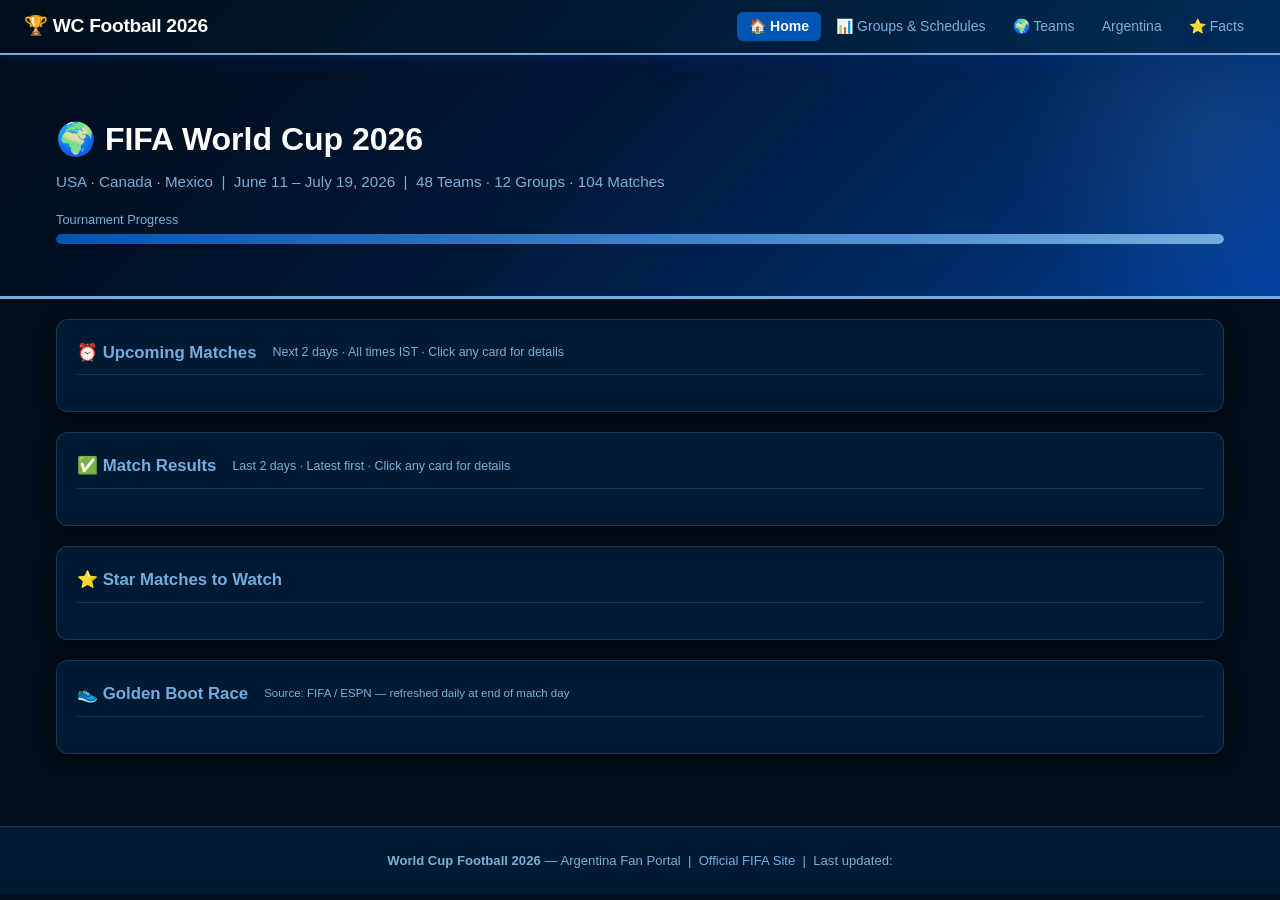
==== commit 29c0c21a: "Bump data.js cache-buster to 202607151900 across all pages; update index.html star-match renderer fo" ====
--- a/index.html
+++ b/index.html
@@ -68,7 +68,7 @@
   Last updated: <span id="last-updated"></span>
 </footer>
 
-<script src="js/data.js?v=202607091230"></script>
+<script src="js/data.js?v=202607151900"></script>
 <script>
 const IST_TZ = 'Asia/Kolkata';
 function fmtIST(utcStr) {
@@ -205,10 +205,13 @@
 // STAR MATCHES
 const smDiv = document.getElementById('star-matches');
 WC2026.starMatches.forEach(m=>{
-  const hc=gc(m.home), ac=gc(m.away);
+  const hc=gc(m.home);
+  const ac=m.away?gc(m.away):null;
+  const awayCode = m.away ? `<span class="team-code">${m.away}</span> ` : '';
+  const awayName = ac ? ac.name : `<span style="font-style:italic;color:var(--text-muted);">${m.awaySrc||'TBD'}</span>`;
   smDiv.innerHTML += `<div class="star-match-card">
-    <div class="star-match-label">⭐ GROUP ${m.group} · MUST WATCH</div>
-    <div class="star-match-teams">${hc.name} <span class="team-code">${m.home}</span> vs <span class="team-code">${m.away}</span> ${ac.name}</div>
+    <div class="star-match-label">⭐ ${m.group} · MUST WATCH</div>
+    <div class="star-match-teams">${hc.name} <span class="team-code">${m.home}</span> vs ${awayCode}${awayName}</div>
     <div class="star-match-ist">${fmtDate(m.utc)} · ${fmtIST(m.utc)}</div>
     <div class="star-match-meta">📍 ${m.venue}</div>
     <div style="font-size:.73rem;color:var(--text-muted);margin-top:.5rem;border-top:1px solid var(--border);padding-top:.4rem;">${m.storyline}</div>
@@ -222,12 +225,4 @@
   ul.innerHTML += `<li class="scorer-item">
     <div class="scorer-rank${i<3?' top3':''}">${icon}</div>
     <div class="scorer-info">
-      <div class="scorer-name">${s.name}</div>
-      <div class="scorer-team">${s.country} · ${s.note}</div>
-    </div>
-    <div class="scorer-goals">${s.goals} ⚽</div>
-  </li>`;
-});
-</script>
-</body>
-</html>
+      <div class="scorer-nam
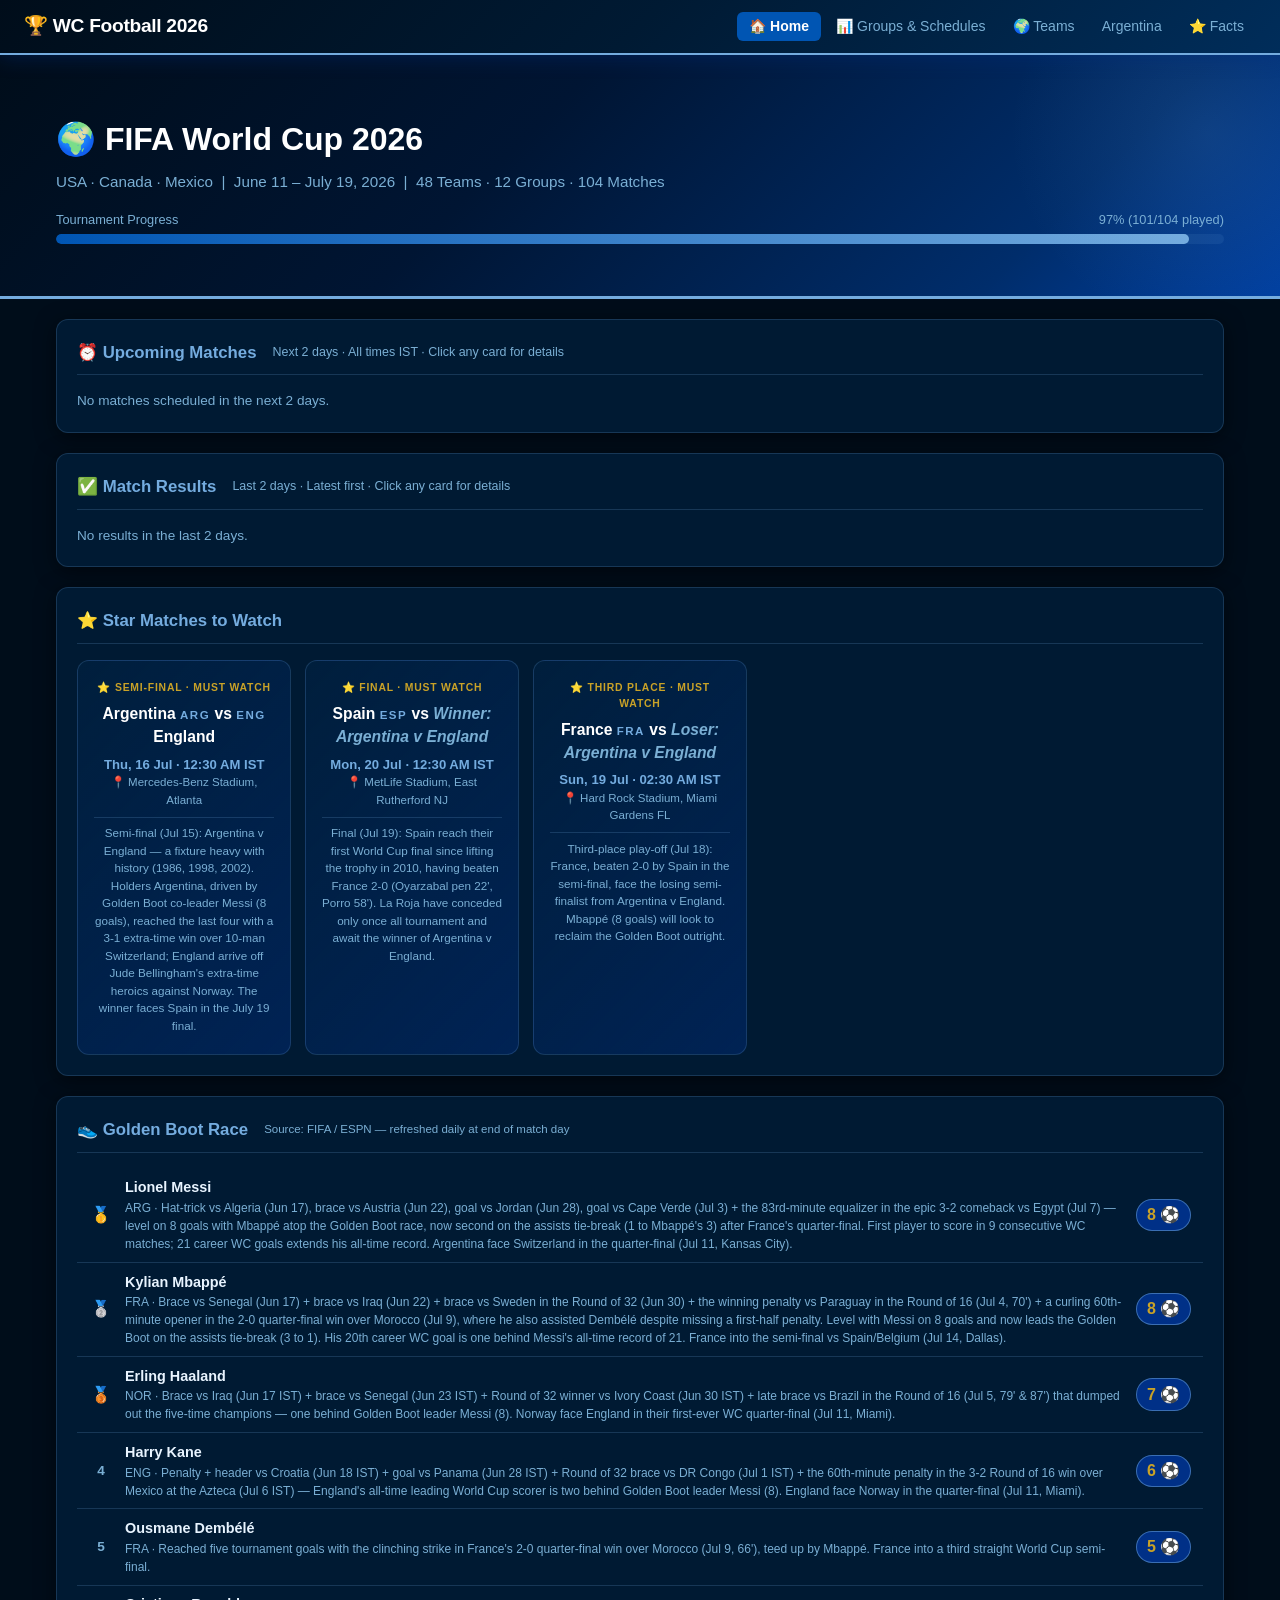
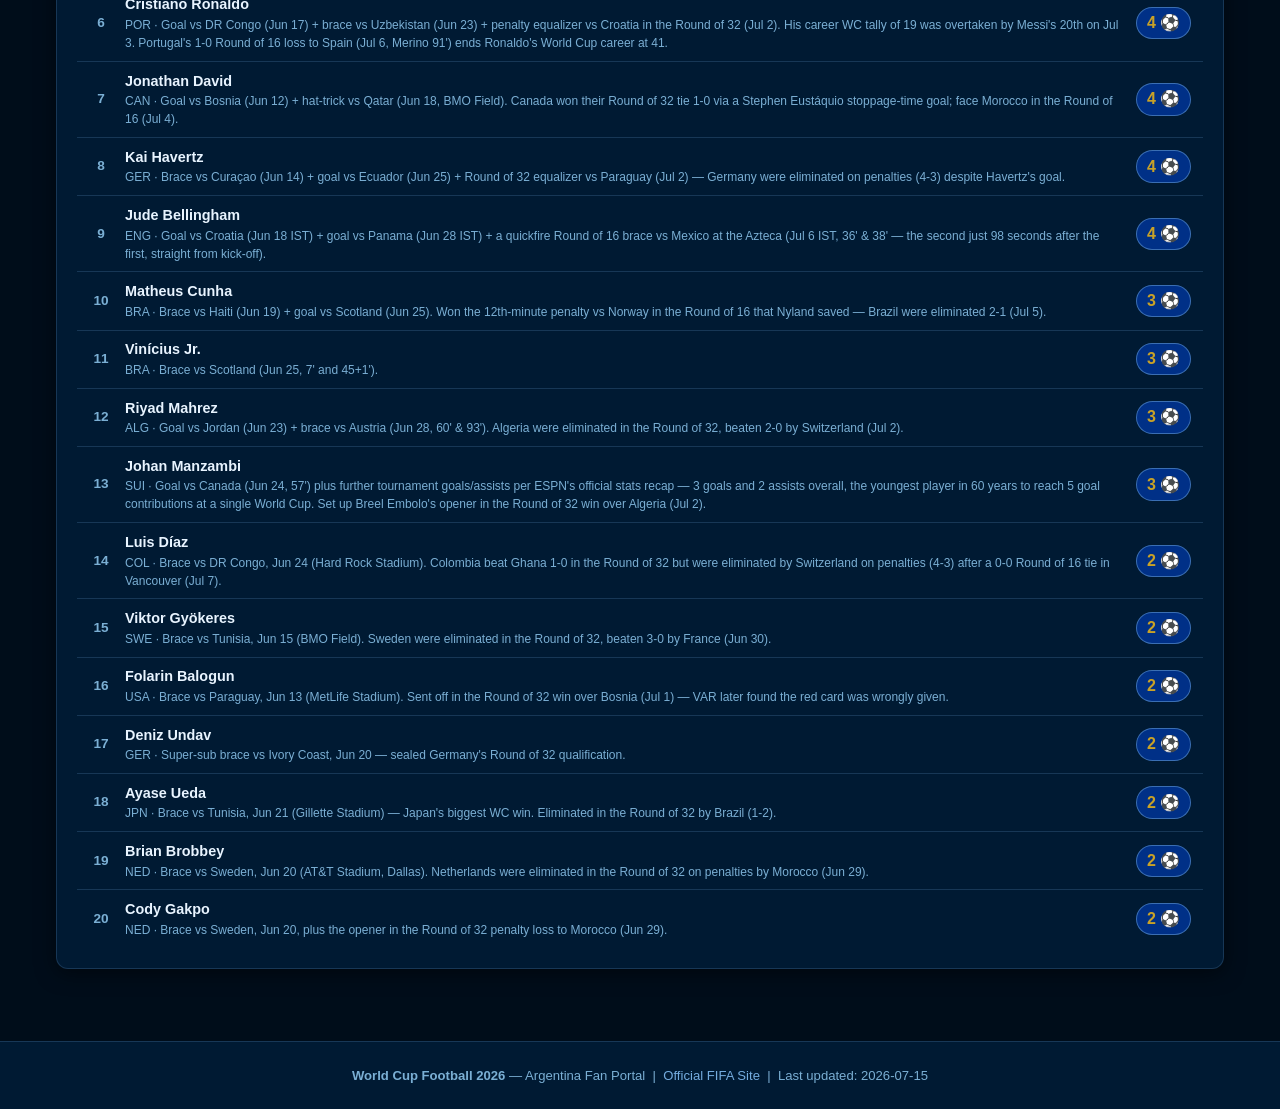
==== commit a8f2d159: "Fix truncated index.html (restore top-scorers loop + closing tags so inline script parses); re-hash " ====
--- a/index.html
+++ b/index.html
@@ -225,4 +225,12 @@
   ul.innerHTML += `<li class="scorer-item">
     <div class="scorer-rank${i<3?' top3':''}">${icon}</div>
     <div class="scorer-info">
-      <div class="scorer-nam+      <div class="scorer-name">${s.name}</div>
+      <div class="scorer-team">${s.country} · ${s.note}</div>
+    </div>
+    <div class="scorer-goals">${s.goals} ⚽</div>
+  </li>`;
+});
+</script>
+</body>
+</html>
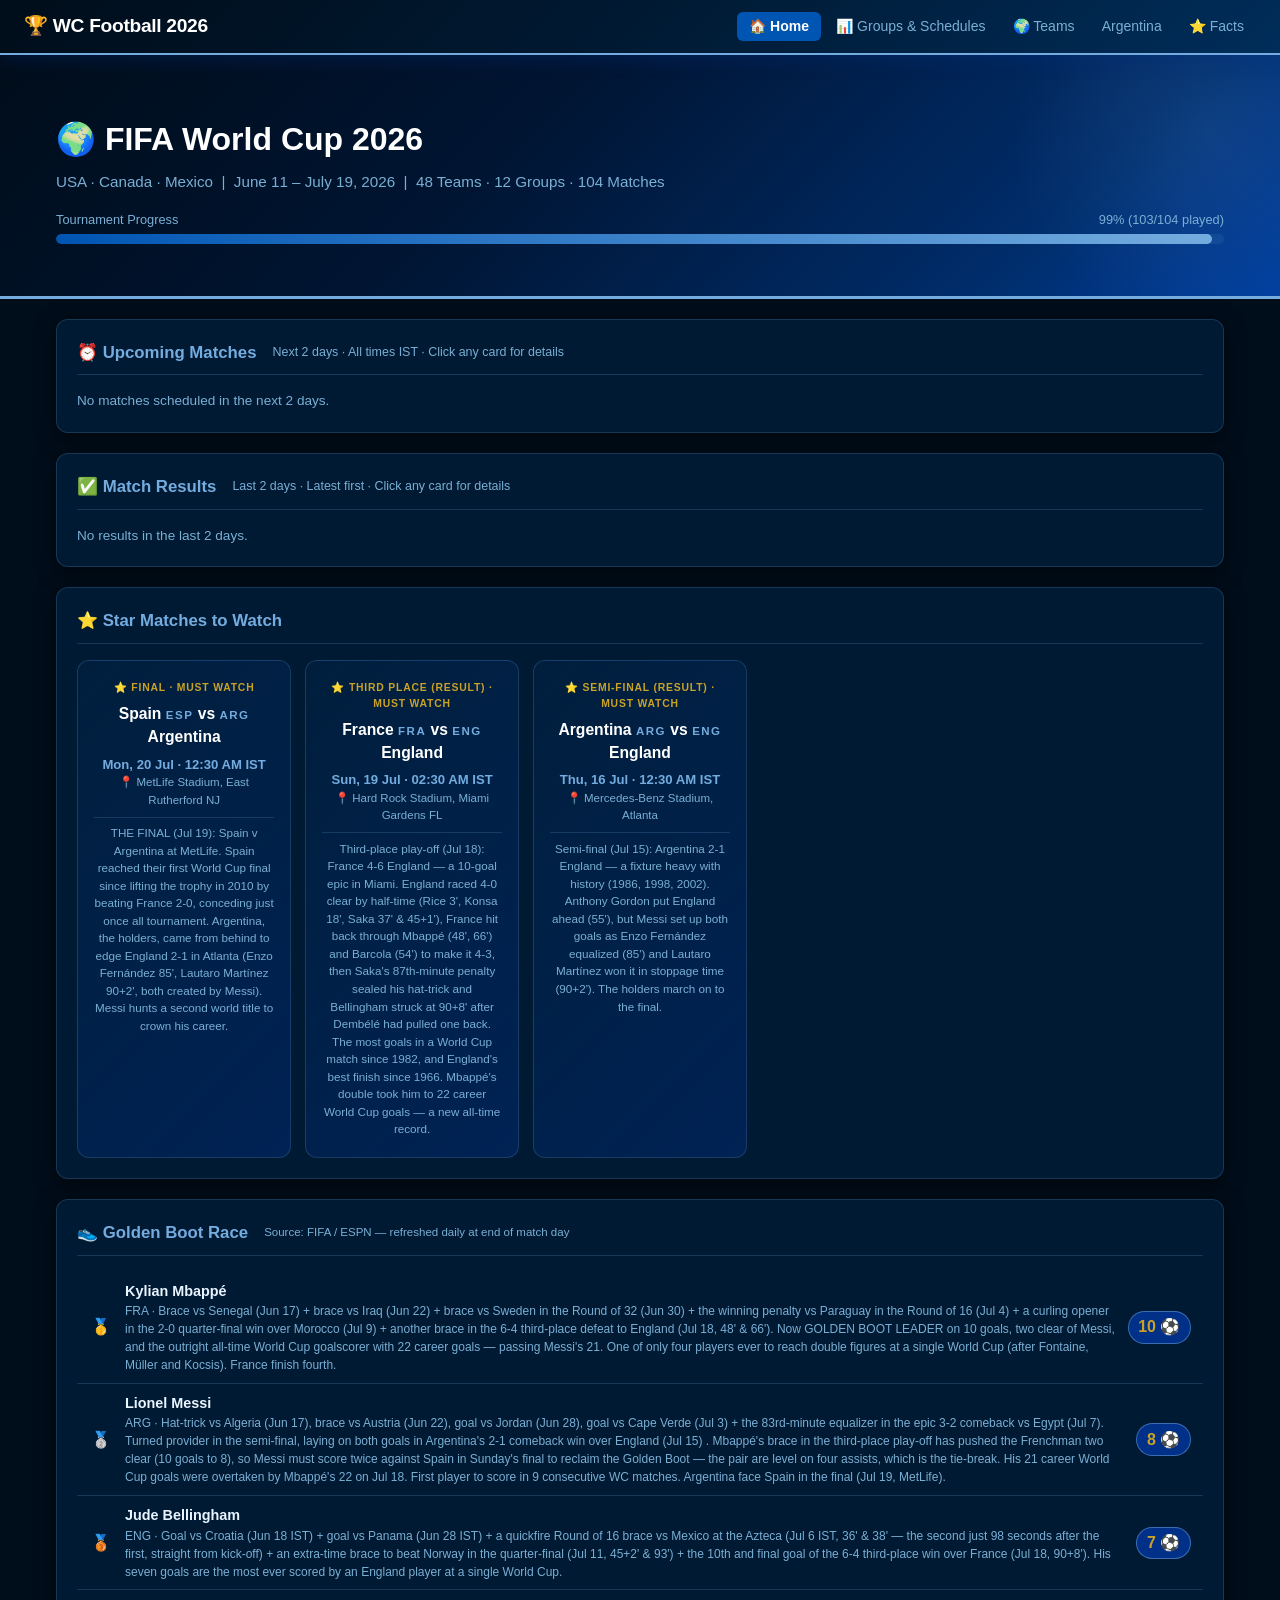
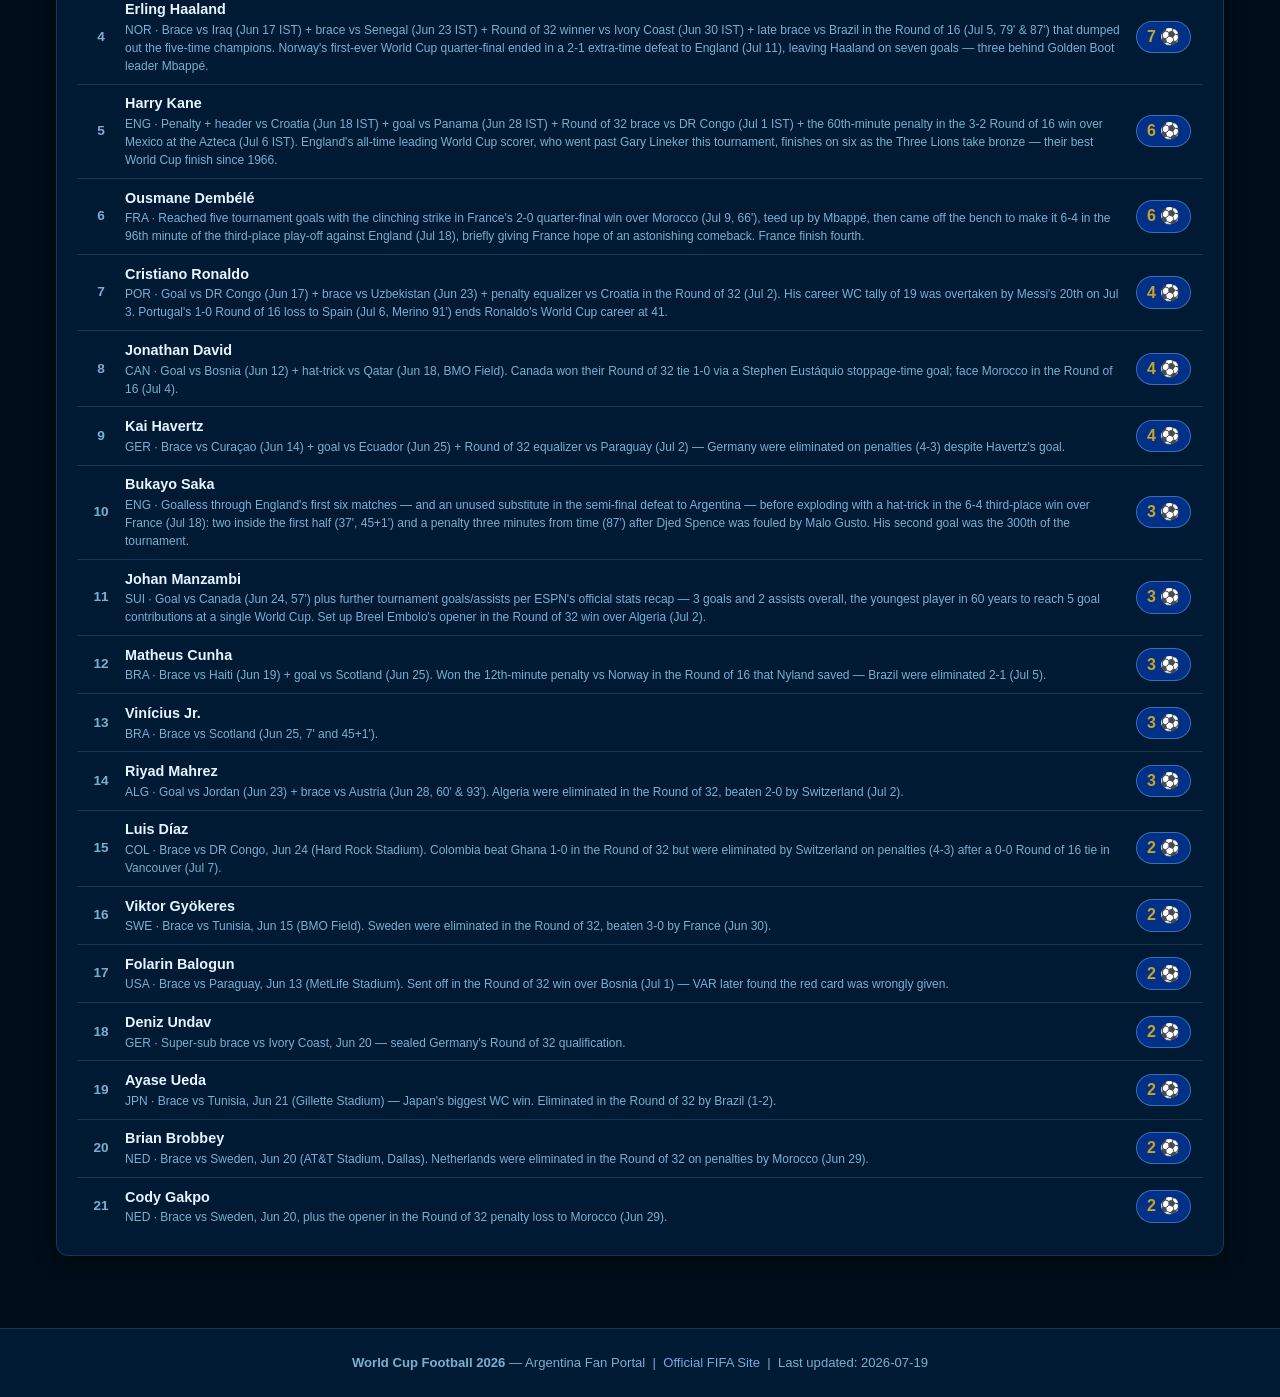
==== commit 22fc5b87: "Refresh 2026-07-19: publish 3rd-place result (FRA 4-6 ENG, Miami) - Saka hat-trick, Mbappe brace = 2" ====
--- a/index.html
+++ b/index.html
@@ -68,7 +68,7 @@
   Last updated: <span id="last-updated"></span>
 </footer>
 
-<script src="js/data.js?v=202607151900"></script>
+<script src="js/data.js?v=202607191945"></script>
 <script>
 const IST_TZ = 'Asia/Kolkata';
 function fmtIST(utcStr) {
